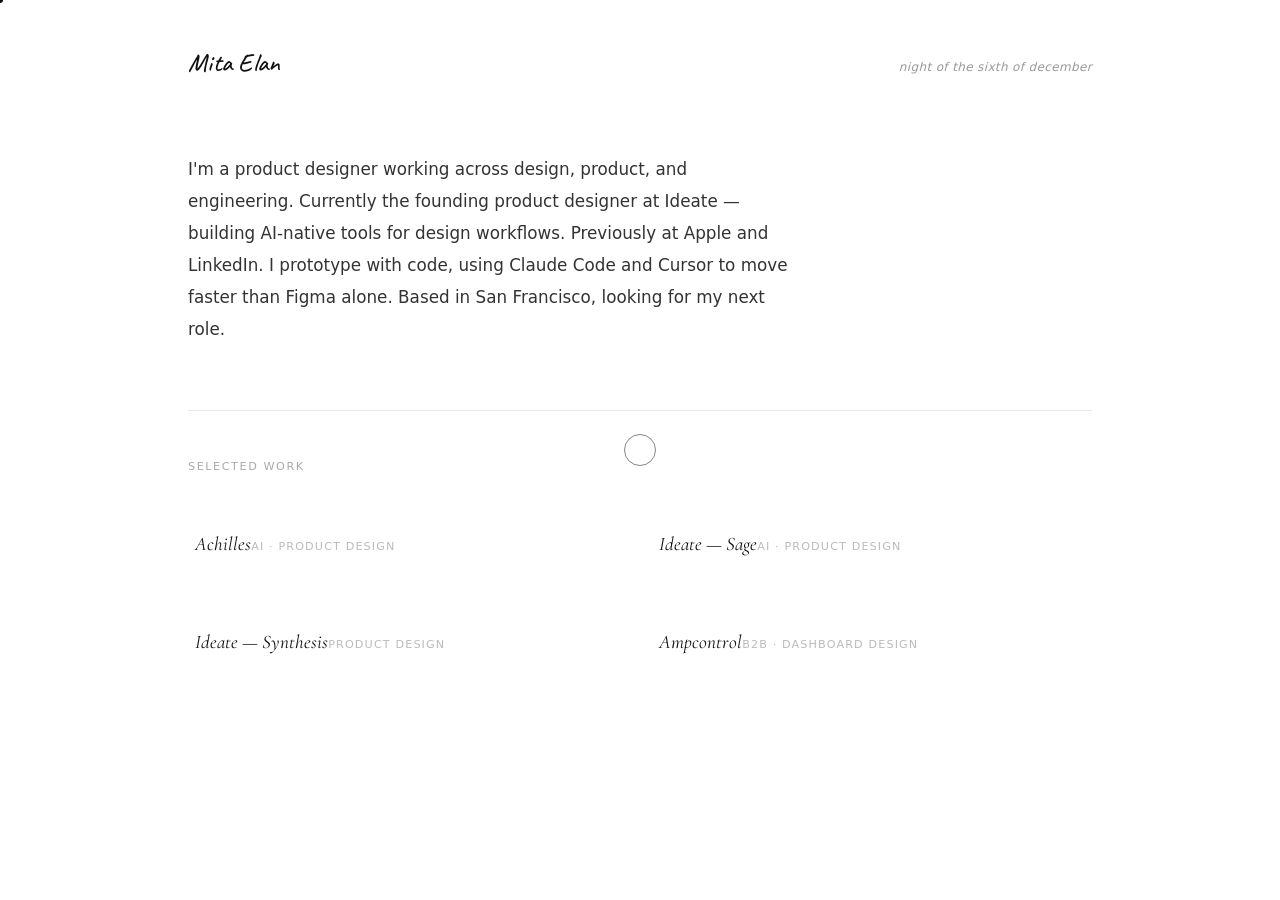
==== index.html @ 1e91c398 "Minimal redesign: editorial homepage with live time, about, and work grid" ====
<!DOCTYPE html>
<html lang="en">
<head>
  <meta charset="UTF-8">
  <meta name="viewport" content="width=device-width, initial-scale=1.0">
  <title>Mita Elan</title>
  <link rel="stylesheet" href="styles.css">
  <link rel="stylesheet" href="minimal.css">
</head>
<body>
  <div class="cursor-dot" id="cursorDot">Explore</div>
  <div class="cursor-ring" id="cursorRing"></div>

  <!-- Hidden stub so postcard JS doesn't throw -->
  <div id="postcard" style="display:none"></div>

  <!-- Minimal homepage -->
  <div class="min-wrap">

    <nav class="min-nav">
      <span class="min-logo">Mita Elan</span>
      <span class="min-time" id="liveTime"></span>
    </nav>

    <section class="min-about">
      <p>I'm a product designer working across design, product, and engineering. Currently the founding product designer at Ideate — building AI-native tools for design workflows. Previously at Apple and LinkedIn. I prototype with code, using Claude Code and Cursor to move faster than Figma alone. Based in San Francisco, looking for my next role.</p>
    </section>

    <hr class="min-rule">

    <section class="min-work">
      <p class="min-work-intro">Selected work</p>
      <div class="min-grid">

        <div class="min-card work-row" data-card="card-4">
          <div class="min-card-img" style="background-image: url('achilles background.png');">
            <img src="aAchilles Hero Image.png" alt="">
          </div>
          <div class="min-card-info">
            <span class="min-card-title">Achilles</span>
            <span class="min-card-tags">AI · Product Design</span>
          </div>
        </div>

        <div class="min-card work-row" data-card="card-3">
          <div class="min-card-img" style="background-image: url('sage background.png');">
            <img src="sage hero image.png" alt="">
          </div>
          <div class="min-card-info">
            <span class="min-card-title">Ideate — Sage</span>
            <span class="min-card-tags">AI · Product Design</span>
          </div>
        </div>

        <div class="min-card work-row" data-card="card-1">
          <div class="min-card-img" style="background-image: url('Synthesis hero image.png'); background-size: cover;">
          </div>
          <div class="min-card-info">
            <span class="min-card-title">Ideate — Synthesis</span>
            <span class="min-card-tags">Product Design</span>
          </div>
        </div>

        <div class="min-card work-row" data-card="card-2">
          <div class="min-card-img" style="background-image: url('Chaotic Gradients - 50.jpg');">
            <img src="ampcontrolheroimage.png" alt="">
          </div>
          <div class="min-card-info">
            <span class="min-card-title">Ampcontrol</span>
            <span class="min-card-tags">B2B · Dashboard Design</span>
          </div>
        </div>

      </div>
    </section>

  </div><!-- /.min-wrap -->

  <!-- Hidden elements required by JS -->
  <div class="env-page" style="display:none">

<p class="env-headline">Greetings from Mita!</p>

    <div class="env-stage">

      <!-- Postcard -->
      <div class="postcard" id="postcard">
        <div class="postcard-flipper">

          <!-- Front face -->
          <div class="postcard-front">
            <div class="postcard-body">

              <!-- Left: photo + address + message -->
              <div class="postcard-left">
                <div class="pc-photo">
                  <div class="pc-photo-inner">
                    <img src="Profile pic.png" alt="Mita" draggable="false">
                  </div>
                </div>
                <p class="pc-message">Thanks for stopping by! I design AI-native products. Based in SF, looking for my next role. Let's talk.</p>
              </div>

              <!-- Vertical divider -->
              <div class="postcard-divider-v"></div>

              <!-- Right: name + stamp + work list -->
              <div class="postcard-right">
                <div class="pc-name-row">
                  <div>
                    <span class="postcard-name">Mita Elan</span>
                    <p class="postcard-intro">Currently designing at Ideate.<br>Previously @ Apple &amp; LinkedIn</p>
                  </div>
                  <div class="stamp-box"></div>
                </div>

                <div class="postcard-divider"></div>
                <span class="work-label">Work</span>

                <div class="work-list">

                  <div class="work-row" data-card="card-3">
                    <img src="sage icon.png" alt="" class="work-icon" draggable="false">
                    <span class="work-name-group"><span class="work-title">Ideate-Sage</span><span class="work-year">2026 – Present</span></span>
                    <span class="work-role">Founding Designer</span>
                  </div>

                  <div class="work-row" data-card="card-1">
                    <img src="Synthesis_Logo.png" alt="" class="work-icon" draggable="false">
                    <span class="work-name-group"><span class="work-title">Ideate-Synthesis</span><span class="work-year">2025 – Present</span></span>
                    <span class="work-role">Founding Designer</span>
                  </div>

                  <div class="work-row" data-card="card-4">
                    <img src="Achilles Icon.png" alt="" class="work-icon" draggable="false">
                    <span class="work-name-group"><span class="work-title">Achilles</span><span class="work-year">2025</span></span>
                    <span class="work-role">Founding Designer</span>
                  </div>

                  <div class="work-row" data-card="card-2">
                    <img src="ampcontrol_io_logo 1.png" alt="" class="work-icon" draggable="false">
                    <span class="work-name-group"><span class="work-title">Ampcontrol</span><span class="work-year">2024</span></span>
                    <span class="work-role">Product Design</span>
                  </div>

                  <div class="work-row" data-card="card-9">
                    <svg width="15" height="15" viewBox="0 0 24 24" class="work-icon work-icon--svg" xmlns="http://www.w3.org/2000/svg"><path d="M20.447 20.452h-3.554v-5.569c0-1.328-.027-3.037-1.852-3.037-1.853 0-2.136 1.445-2.136 2.939v5.667H9.351V9h3.414v1.561h.046c.477-.9 1.637-1.85 3.37-1.85 3.601 0 4.267 2.37 4.267 5.455v6.286zM5.337 7.433a2.062 2.062 0 0 1-2.063-2.065 2.064 2.064 0 1 1 2.063 2.065zm1.782 13.019H3.555V9h3.564v11.452zM22.225 0H1.771C.792 0 0 .774 0 1.729v20.542C0 23.227.792 24 1.771 24h20.451C23.2 24 24 23.227 24 22.271V1.729C24 .774 23.2 0 22.222 0h.003z" fill="#0a66c2"/></svg>
                    <span class="work-name-group"><span class="work-title">LinkedIn</span><span class="work-year">2022</span></span>
                    <span class="work-role">Growth Design</span>
                  </div>

                  <div class="work-row" data-card="card-8">
                    <svg width="13" height="15" viewBox="0 0 814 1000" class="work-icon work-icon--svg" xmlns="http://www.w3.org/2000/svg"><path d="M788.1 340.9c-5.8 4.5-108.2 62.2-108.2 190.5 0 148.4 130.3 200.9 134.2 202.2-.6 3.2-20.7 71.9-68.7 141.9-42.8 61.6-87.5 123.1-155.5 123.1s-85.5-39.5-164-39.5c-76 0-103.7 40.8-165.9 40.8s-105-57.8-155.5-127.4C46 491.3 8.5 357.9 8.5 226.3c0-86.1 16.9-170.2 52.4-242.1C109.5-105.5 195.2-160 289.7-160c74.2 0 133.8 50.8 177.7 50.8 42 0 109.6-53.5 193.5-53.5 34.4 0 130.9 3.2 198.5 98.5zm-234-181.5c35.8-43.8 61.5-104.4 61.5-165s-1.9-12.5-3.2-17.5c-57.8 2-126.5 38.5-168.5 87.3-33.2 37.5-61.5 97.4-61.5 160 0 6.4 1.3 12.8 1.9 14.5 3.2.6 8.4 1.3 13.6 1.3 51.6 0 115.3-35.2 156.2-80.6z" fill="currentColor"/></svg>
                    <span class="work-name-group"><span class="work-title">Apple</span><span class="work-year">2021</span></span>
                    <span class="work-role">UX Research + Design</span>
                  </div>

                </div>
              </div>

            </div>
          </div>

          <!-- Back face -->
          <div class="postcard-back">
            <img src="postcard back.png" alt="Postcard back" draggable="false">
          </div>

        </div>
      </div>

      <!-- Open flap — triangle pointing up, sits above card -->
      <div class="env-flap">
        <svg viewBox="0 0 640 200" preserveAspectRatio="none" xmlns="http://www.w3.org/2000/svg">
          <!-- Flap fill -->
          <path d="M 0,200 L 310,6 Q 320,0 330,6 L 640,200 Z" fill="rgba(245,240,232,0.86)"/>
          <!-- Flap edge lines for depth -->
          <line x1="0" y1="200" x2="310" y2="6" stroke="rgba(140,110,70,0.18)" stroke-width="1"/>
          <line x1="640" y1="200" x2="330" y2="6" stroke="rgba(140,110,70,0.18)" stroke-width="1"/>
        </svg>
      </div>

      <!-- Left gusset -->
      <div class="env-gusset env-gusset--left">
        <svg viewBox="0 0 320 700" preserveAspectRatio="none" xmlns="http://www.w3.org/2000/svg">
          <polygon points="0,0 320,350 0,700" fill="rgba(228,220,210,0.80)"/>
        </svg>
      </div>

      <!-- Right gusset -->
      <div class="env-gusset env-gusset--right">
        <svg viewBox="0 0 320 700" preserveAspectRatio="none" xmlns="http://www.w3.org/2000/svg">
          <polygon points="320,0 0,350 320,700" fill="rgba(228,220,210,0.80)"/>
        </svg>
      </div>

      <!-- Envelope body — rectangle with fold lines, bleeds off screen -->
      <div class="envelope">
        <svg class="env-body-svg" viewBox="0 0 640 600" preserveAspectRatio="none" xmlns="http://www.w3.org/2000/svg">
          <!-- Body fill -->
          <rect width="640" height="600" fill="rgba(245,240,232,0.82)"/>
          <!-- Side folds: from top-opening corners toward center -->
          <line x1="0"   y1="0"   x2="320" y2="300" stroke="rgba(140,110,70,0.13)" stroke-width="1.2"/>
          <line x1="640" y1="0"   x2="320" y2="300" stroke="rgba(140,110,70,0.13)" stroke-width="1.2"/>
          <!-- Bottom V fold: corners meeting above the bottom -->
          <line x1="0"   y1="600" x2="320" y2="420" stroke="rgba(140,110,70,0.13)" stroke-width="1.2"/>
          <line x1="640" y1="600" x2="320" y2="420" stroke="rgba(140,110,70,0.13)" stroke-width="1.2"/>
        </svg>
      </div>

    </div><!-- /.env-stage -->
  </div><!-- /.env-page -->

  <!-- Hobbies overlay -->
  <div class="projects-overlay" id="hobbiesOverlay">
    <button class="projects-close" id="hobbiesClose" aria-label="Close">✕</button>
    <div class="projects-grid">
      <div class="grid-card-wrapper">
        <article class="project-card"><div class="card-image"></div></article>
        <div class="card-meta">
          <h2 class="card-title">Hobbies</h2>
          <p class="card-desc">Things I enjoy outside of work.</p>
          <div class="card-tags"><span class="tag">PERSONAL</span></div>
        </div>
      </div>
      <div class="grid-card-wrapper">
        <article class="project-card"><div class="card-image"></div></article>
        <div class="card-meta">
          <h2 class="card-title">Hobbies</h2>
          <p class="card-desc">Things I enjoy outside of work.</p>
          <div class="card-tags"><span class="tag">CREATIVE</span></div>
        </div>
      </div>
      <div class="grid-card-wrapper">
        <article class="project-card"><div class="card-image"></div></article>
        <div class="card-meta">
          <h2 class="card-title">Hobbies</h2>
          <p class="card-desc">Things I enjoy outside of work.</p>
          <div class="card-tags"><span class="tag">PERSONAL</span></div>
        </div>
      </div>
    </div>
  </div>

  <!-- Projects overlay -->
  <div class="projects-overlay" id="projectsOverlay">
    <button class="projects-close" id="projectsClose" aria-label="Close">✕</button>
    <div class="projects-grid">
      <div class="grid-card-wrapper">
        <article class="project-card"><div class="card-image"></div></article>
        <div class="card-meta">
          <h2 class="card-title">Project One</h2>
          <p class="card-desc">A short description of what this project is about.</p>
          <div class="card-tags"><span class="tag">WEBSITES</span><span class="tag">UI/UX</span></div>
        </div>
      </div>
      <div class="grid-card-wrapper">
        <article class="project-card"><div class="card-image"></div></article>
        <div class="card-meta">
          <h2 class="card-title">AmpControl</h2>
          <p class="card-desc">A short description of what this project is about.</p>
          <div class="card-tags"><span class="tag">DEVELOPMENT</span><span class="tag">UI/UX</span></div>
        </div>
      </div>
      <div class="grid-card-wrapper">
        <article class="project-card"><div class="card-image"></div></article>
        <div class="card-meta">
          <h2 class="card-title">Project Three</h2>
          <p class="card-desc">A short description of what this project is about.</p>
          <div class="card-tags"><span class="tag">BRANDING</span><span class="tag">DESIGN</span></div>
        </div>
      </div>
      <div class="grid-card-wrapper">
        <article class="project-card"><div class="card-image"></div></article>
        <div class="card-meta">
          <h2 class="card-title">Project Four</h2>
          <p class="card-desc">A short description of what this project is about.</p>
          <div class="card-tags"><span class="tag">WEBSITES</span><span class="tag">DEVELOPMENT</span></div>
        </div>
      </div>
    </div>
  </div>

  <!-- Project detail modal -->
  <div class="project-detail-overlay" id="projectDetailOverlay">
    <div class="project-detail-modal">
      <button class="project-detail-expand" id="projectDetailExpand" aria-label="Expand">
        <svg width="12" height="12" viewBox="0 0 12 12" fill="none" stroke="currentColor" stroke-width="1.5" stroke-linecap="round">
          <path d="M1 5V1h4M11 7v4H7M1 5l4-4M11 7l-4 4"/>
        </svg>
      </button>
      <button class="project-detail-close" id="projectDetailClose" aria-label="Close">✕</button>
      <div class="project-detail-image" id="projectDetailImage"></div>
      <div class="project-detail-body">

        <!-- Custom content slot (used for template-based projects like IDEATE) -->
        <div id="projectDetailCustom" style="display:none"></div>

        <!-- Standard content (used for data-driven projects like AmpControl) -->
        <div id="projectDetailStandard">
          <div class="card-tags" id="projectDetailTags"></div>
          <h1 class="project-detail-title" id="projectDetailTitle"></h1>

          <div class="project-detail-section">
            <h2 class="project-detail-section-title">Overview</h2>
            <p class="project-detail-section-text" id="projectDetailOverview"></p>
          </div>

          <div class="project-detail-stats" id="projectDetailStats">
            <div class="project-stat">
              <span class="project-stat-label">Timeline</span>
              <span class="project-stat-value" id="projectDetailTimeline"></span>
            </div>
            <div class="project-stat">
              <span class="project-stat-label">Teammates</span>
              <span class="project-stat-value" id="projectDetailTeammates"></span>
            </div>
            <div class="project-stat">
              <span class="project-stat-label">Contributions</span>
              <span class="project-stat-value" id="projectDetailContributions"></span>
            </div>
          </div>

          <div class="project-detail-impact" id="projectDetailImpact">
            <h2 class="project-detail-section-title">Impact</h2>
            <div class="impact-metrics" id="projectDetailMetrics"></div>
          </div>

          <div class="project-detail-initial-problem" id="projectDetailInitialProblem"></div>
          <div class="project-detail-hmw" id="projectDetailHmw"></div>
          <div class="project-detail-features" id="projectDetailFeatures"></div>
          <div class="project-detail-research" id="projectDetailResearch"></div>
          <div class="project-detail-design-explorations" id="projectDetailDesignExplorations"></div>
          <div class="project-detail-design-constraints" id="projectDetailDesignConstraints"></div>
          <div class="project-detail-reflections" id="projectDetailReflections"></div>
        </div>

      </div>
    </div>
  </div>

  <!-- About me modal -->
  <div class="about-overlay" id="aboutOverlay">
    <div class="about-modal">
      <button class="about-close" id="aboutClose" aria-label="Close">✕</button>
      <div class="about-content">
        <div class="about-avatar">
          <img src="Profile pic.png" alt="Mita Elan"/>
        </div>
        <h2 class="about-name">Mita Elan</h2>
        <p class="about-bio">Hi! I'm Mita — a designer and developer who loves building thoughtful digital experiences. I'm passionate about clean interfaces, creative interactions, and bringing ideas to life on the web.</p>
        <div class="about-links">
          <a href="#">GitHub</a>
          <a href="#">LinkedIn</a>
          <a href="mailto:your@email.com">Email</a>
        </div>
      </div>
    </div>
  </div>

  <!-- ACHILLES case study template -->
  <template id="achilles-content">
    <div class="cs-wrap">

      <!-- Left scroll-spy nav -->
      <nav class="cs-sidenav" aria-label="Page sections">
        <a class="cs-nav-item" data-target="achilles-overview">Overview</a>
        <a class="cs-nav-item" data-target="achilles-impact">Impact</a>
        <a class="cs-nav-item" data-target="achilles-mission">Mission</a>
        <a class="cs-nav-item" data-target="achilles-solutions">Solutions</a>
        <a class="cs-nav-item" data-target="achilles-reflections">Reflections</a>
      </nav>

      <!-- Main content -->
      <div class="cs-content">

        <!-- Overview -->
        <div id="achilles-overview" class="cs-header">
          <img src="Achilles Icon.png" alt="Achilles logo" class="cs-product-logo">
          <div class="cs-header-row">
            <div class="cs-header-left">
              <p class="cs-title">Achilles</p>
              <p class="cs-subtitle" style="color:#000;">Give every runner access to coaching that actually adapts to them — turning biometric data, injury history, and how you feel on any given day into guidance that gets smarter over time.</p>
            </div>
            <div class="cs-header-meta">
              <div class="cs-meta-block">
                <span class="cs-meta-label cs-meta-label--title">Team</span>
                <span class="cs-meta-value">1 Designer (Me)<br>CEO<br>CTO</span>
              </div>
              <div class="cs-meta-block">
                <span class="cs-meta-label cs-meta-label--title">Timeline</span>
                <span class="cs-meta-value">March 2025 – July 2025<br>Freelance</span>
              </div>
            </div>
          </div>
        </div>

        <!-- Impact -->
        <section id="achilles-impact" class="cs-section">
          <span class="cs-label">Impact</span>
          <div class="cs-impact-list">
            <p class="cs-impact-item"><strong>50</strong> runners onboarded across NYC run club beta</p>
            <p class="cs-impact-item"><strong>30%</strong> of beta users returned weekly for insights and recommendations</p>
          </div>
        </section>

        <!-- Section divider -->
        <div class="cs-divider"><span>Background</span></div>

        <!-- Background -->
        <section id="achilles-mission" class="cs-section">
          <span class="cs-label">Background</span>
          <p class="cs-body" style="color:#000;">Half marathon finishers are up 20.9% year-on-year and Gen Z is the fastest-growing demographic. But 57.6% of runners sustain an injury within their first 1,000km — novice runners at 2.3x the rate of experienced ones.</p>
          <p class="cs-body" style="color:#000;">Most are going it alone. They sign up for a race, get a generic PDF, and figure out the rest themselves. Good coaching exists but it's expensive and out of reach for most.</p>
          <p class="cs-body" style="color:#000;">Achilles was built to close that gap.</p>
        </section>


        <!-- The Design Challenge -->
        <section class="cs-section">
          <span class="cs-label">The Design Challenge</span>
          <p class="cs-body" style="color:#000;">A hard question emerged: what does it actually take to make data feel like coaching?</p>
          <div class="cs-compare-table">
            <div class="cs-compare-col cs-compare-col--no">
              <p class="cs-compare-col-header">What we didn't want</p>
              <p class="cs-compare-item">Just a dashboard that showed you numbers</p>
              <p class="cs-compare-item">AI that completely replaces the need for coaches</p>
            </div>
            <div class="cs-compare-col cs-compare-col--yes">
              <p class="cs-compare-col-header">What we wanted</p>
              <p class="cs-compare-item">A coach that interprets your data — and knows when to speak up, when to ask a question, and when to just let you run.</p>
            </div>
          </div>
          <p class="cs-body" style="color:#000;">Designing Achilles meant solving that problem across every touchpoint: how you get started, how your plan is built, how the system learns from your runs, and how it talks to you about what it finds.</p>
        </section>

        <!-- Section divider -->
        <div class="cs-divider"><span>Solutions</span></div>

        <!-- Solutions -->
        <section id="achilles-solutions" class="cs-section">
          <div class="cs-solution">
            <span class="cs-label">From generic plan to personalized program</span>
            <h3 class="cs-solution-title">Getting Started</h3>
            <p class="cs-body" style="color:#000;">Most runners start with a generic PDF — mileage targets with no context for how to execute them. Achilles transforms that plan into a structured week-by-week program with real workouts and personalized pace targets. Not just '6 miles tempo run' — but exactly how to run it, and at what pace, to hit their goal.</p>
            <div class="cs-img-placeholder"></div>
          </div>

          <div class="cs-solution">
            <span class="cs-label">Knowing what to say — and when not to</span>
            <h3 class="cs-solution-title">The Insight System</h3>
            <p class="cs-body" style="color:#000;">An insight isn't a data point — it's the connection between two things a runner couldn't make themselves. Slower pace + 88°F outside = not a fitness drop. Heart rate spike + three hard days = accumulated fatigue. When the system has enough signal, it surfaces the insight. When it doesn't, it asks. The coach never guesses.</p>
            <div class="cs-img-placeholder"></div>
          </div>

          <div class="cs-solution">
            <span class="cs-label">Proactive care, not reactive damage control</span>
            <h3 class="cs-solution-title">Injury and Plan Adjustment</h3>
            <p class="cs-body" style="color:#000;">Injury is the moment a runner most needs support — and when a system can lose their trust fastest if it gets it wrong. Achilles draws on effort ratings, wearable data, and training load to catch warning signs early. And it remembers — if a runner had a prior injury and mileage spikes, it checks in. Not as a notification, but as a conversation.</p>
            <div class="cs-img-placeholder"></div>
            <p class="cs-body" style="color:#000; margin-top: 2rem;">When an injury is flagged, Achilles presents options — a few ways to adjust, with a clear recommendation. The runner chooses, the plan updates automatically. The system errs toward caution, but never takes the decision away from the runner.</p>
            <div class="cs-img-placeholder"></div>
          </div>
        </section>

        <!-- Section divider -->
        <div class="cs-divider"><span>Reflections</span></div>

        <!-- Reflections -->
        <section id="achilles-reflections" class="cs-section">
          <span class="cs-label">Reflections</span>
          <div class="cs-reflections">
            <div class="cs-reflection">
              <h3 class="cs-reflection-title">Data is only useful when it's interpreted.</h3>
              <p class="cs-body" style="color:#000;">The design work wasn't adding more numbers — it was figuring out which signal mattered right now, for this person, and saying it in a way that felt like a coach, not a report.</p>
            </div>
            <div class="cs-reflection">
              <h3 class="cs-reflection-title">The system needs to know its limits.</h3>
              <p class="cs-body" style="color:#000;">An AI that guesses is worse than one that asks. Every time Achilles didn't have enough context, we designed it to open a conversation instead of fill in the blank. That restraint is what makes the difference between a tool runners trust and one they ignore.</p>
            </div>
            <div class="cs-reflection">
              <h3 class="cs-reflection-title">Where I'd take it next.</h3>
              <p class="cs-body" style="color:#000;">Some injuries — the ones runners downplay — need a human in the loop. The next step is connecting runners with real coaches when the system flags something serious enough to warrant it. Not replacing the AI layer, but knowing when to escalate beyond it.</p>
            </div>
          </div>
        </section>

        <!-- Closing -->
        <section class="cs-section cs-closing">
          <p class="cs-body">This is just a snapshot of the entire design process.<br>Reach out to <span style="font-weight: 500;">mitaelan07@gmail.com</span> for the full story!</p>
        </section>

        <!-- Next -->
        <section class="cs-section cs-next">
          <span class="cs-label">Next</span>
          <div class="cs-next-card" data-next-card="card-2" style="background-image: url('Chaotic Gradients - 50.jpg'); background-size: cover; background-position: center;">
            <div class="cs-next-overlay">
              <h3 class="cs-next-title">Ampcontrol</h3>
              <p class="cs-next-desc">Designing operational visibility tools for EV charging management.</p>
            </div>
            <img src="ampcontrolheroimage.png" alt="" style="position:absolute; top:42%; left:50%; transform:translate(-50%, -50%); width:65%; object-fit:contain; pointer-events:none; z-index:1; border-radius:8px;">
          </div>
        </section>

      </div><!-- /.cs-content -->
    </div><!-- /.cs-wrap -->
  </template>

  <!-- AMPCONTROL case study template -->
  <template id="ampcontrol-content">
    <div class="cs-wrap">

      <!-- Left scroll-spy nav -->
      <nav class="cs-sidenav" aria-label="Page sections">
        <a class="cs-nav-item" data-target="amp-overview">Overview</a>
        <a class="cs-nav-item" data-target="amp-impact">Impact</a>
        <a class="cs-nav-item" data-target="amp-background">Background</a>
        <a class="cs-nav-item" data-target="amp-solutions">Solutions</a>
        <a class="cs-nav-item" data-target="amp-reflections">Reflections</a>
      </nav>

      <!-- Main content -->
      <div class="cs-content">

        <!-- Overview -->
        <div id="amp-overview" class="cs-header">
          <img src="ampcontrol_io_logo 1.png" alt="Ampcontrol logo" class="cs-product-logo">
          <div class="cs-header-row">
            <div class="cs-header-left">
              <p class="cs-title">Ampcontrol</p>
              <p class="cs-subtitle" style="color:#000;">Redesigning the landing page to serve as the single source of truth for ground operators — enabling real-time visibility across entire EV charging networks.</p>
            </div>
            <div class="cs-header-meta">
              <div class="cs-meta-block">
                <span class="cs-meta-label cs-meta-label--title">Team</span>
                <span class="cs-meta-value">1 Designer (Me)<br>TPM<br>Engineering</span>
              </div>
              <div class="cs-meta-block">
                <span class="cs-meta-label cs-meta-label--title">Timeline</span>
                <span class="cs-meta-value">5 weeks</span>
              </div>
            </div>
          </div>
        </div>

        <!-- Impact -->
        <section id="amp-impact" class="cs-section">
          <span class="cs-label">Impact</span>
          <div class="cs-impact-list">
            <p class="cs-impact-item"><strong>—</strong> Placeholder impact stat</p>
            <p class="cs-impact-item"><strong>—</strong> Placeholder impact stat</p>
            <p class="cs-impact-item"><strong>—</strong> Placeholder impact stat</p>
          </div>
        </section>

        <!-- Section divider -->
        <div class="cs-divider"><span>Background</span></div>

        <!-- Background -->
        <section id="amp-background" class="cs-section">
          <span class="cs-label">Background</span>
          <p class="cs-body" style="color:#000;">Placeholder — add background context here.</p>
        </section>

        <!-- Design Challenge -->
        <section class="cs-section">
          <span class="cs-label">The Design Challenge</span>
          <p class="cs-body" style="color:#000;">Placeholder — describe the design challenge here.</p>
          <div class="cs-compare-table">
            <div class="cs-compare-col cs-compare-col--no">
              <p class="cs-compare-col-header">What we didn't want</p>
              <p class="cs-compare-item">Placeholder item</p>
              <p class="cs-compare-item">Placeholder item</p>
            </div>
            <div class="cs-compare-col cs-compare-col--yes">
              <p class="cs-compare-col-header">What we wanted</p>
              <p class="cs-compare-item">Placeholder item</p>
            </div>
          </div>
        </section>

        <!-- Section divider -->
        <div class="cs-divider"><span>Solutions</span></div>

        <!-- Solutions -->
        <section id="amp-solutions" class="cs-section">
          <div class="cs-solution">
            <span class="cs-label">Placeholder label</span>
            <h3 class="cs-solution-title">Solution One</h3>
            <p class="cs-body" style="color:#000;">Placeholder — describe this solution here.</p>
            <div class="cs-img-placeholder"></div>
          </div>

          <div class="cs-solution">
            <span class="cs-label">Placeholder label</span>
            <h3 class="cs-solution-title">Solution Two</h3>
            <p class="cs-body" style="color:#000;">Placeholder — describe this solution here.</p>
            <div class="cs-img-placeholder"></div>
          </div>

          <div class="cs-solution">
            <span class="cs-label">Placeholder label</span>
            <h3 class="cs-solution-title">Solution Three</h3>
            <p class="cs-body" style="color:#000;">Placeholder — describe this solution here.</p>
            <div class="cs-img-placeholder"></div>
          </div>
        </section>

        <!-- Section divider -->
        <div class="cs-divider"><span>Reflections</span></div>

        <!-- Reflections -->
        <section id="amp-reflections" class="cs-section">
          <span class="cs-label">Reflections</span>
          <div class="cs-reflections">
            <div class="cs-reflection">
              <h3 class="cs-reflection-title">Placeholder reflection title.</h3>
              <p class="cs-body" style="color:#000;">Placeholder — add reflection here.</p>
            </div>
            <div class="cs-reflection">
              <h3 class="cs-reflection-title">Placeholder reflection title.</h3>
              <p class="cs-body" style="color:#000;">Placeholder — add reflection here.</p>
            </div>
            <div class="cs-reflection">
              <h3 class="cs-reflection-title">Placeholder reflection title.</h3>
              <p class="cs-body" style="color:#000;">Placeholder — add reflection here.</p>
            </div>
          </div>
        </section>

        <!-- Closing -->
        <section class="cs-section cs-closing">
          <p class="cs-body">This is just a snapshot of the entire design process.<br>Reach out to <span style="font-weight: 500;">mitaelan07@gmail.com</span> for the full story!</p>
        </section>

        <!-- Next -->
        <section class="cs-section cs-next">
          <span class="cs-label">Next</span>
          <div class="cs-next-card" data-next-card="card-3" style="background-image: url('sage background.png'); background-size: cover; background-position: center;">
            <div class="cs-next-overlay">
              <h3 class="cs-next-title">Ideate — Sage</h3>
              <p class="cs-next-desc">Designing an AI assistant that lives inside the design workflow — not outside it.</p>
            </div>
          </div>
        </section>

      </div><!-- /.cs-content -->
    </div><!-- /.cs-wrap -->
  </template>

  <!-- SAGE case study template -->
  <template id="sage-content">
    <div class="cs-wrap">

      <!-- Left scroll-spy nav -->
      <nav class="cs-sidenav" aria-label="Page sections">
        <a class="cs-nav-item" data-target="sage-overview">Overview</a>
        <a class="cs-nav-item" data-target="sage-impact">Impact</a>
        <a class="cs-nav-item" data-target="sage-mission">Mission</a>
        <a class="cs-nav-item" data-target="sage-solutions">Solutions</a>
        <a class="cs-nav-item" data-target="sage-reflections">Reflections</a>
      </nav>

      <!-- Main content -->
      <div class="cs-content">

        <!-- Overview -->
        <div id="sage-overview" class="cs-header">
          <img src="sage icon.png" alt="Sage logo" class="cs-product-logo">
          <div class="cs-header-row">
            <div class="cs-header-left">
              <p class="cs-title">Ideate - Sage</p>
              <p class="cs-subtitle" style="color:#000;">Designing an agentic layer that eliminates ambiguity, surfaces client context, and optimizes the creative process from first brief to final handoff.</p>
              <p class="cs-subtitle">Currently in active development — core features are live with pilot teams, with additional capabilities shipping soon.</p>
            </div>
            <div class="cs-header-meta">
              <div class="cs-meta-block">
                <span class="cs-meta-label cs-meta-label--title">Team</span>
                <span class="cs-meta-value">1 Designer (Me)<br>CEO<br>CTO</span>
              </div>
              <div class="cs-meta-block">
                <span class="cs-meta-value">2026 – Present</span>
              </div>
            </div>
          </div>
        </div>

        <!-- Impact -->
        <section id="sage-impact" class="cs-section">
          <span class="cs-label">Impact</span>
          <div class="cs-impact-list">
            <p class="cs-impact-item">+70% of Sage generated insights rated actionable by designers</p>
            <p class="cs-impact-item">60% pilot activation rate, 3 weeks post-onboarding</p>
          </div>
        </section>

        <!-- Section divider -->
        <div class="cs-divider"><span>Background</span></div>

        <!-- Research stat -->
        <section class="cs-section cs-section--tight">
          <p class="cs-insight-title" style="line-height: 1.5;">Designers spend roughly 34% of total project time on client communication. The biggest time sink? Decoding vague client feedback.</p>
        </section>

        <!-- Background body copy -->
        <section class="cs-section">
          <p class="cs-body">Designers spend too much time decoding what clients actually mean. Vague feedback, misaligned briefs, wasted revisions — it's constant friction. Research pointed to one clear fix: a feedback translator. So that's where we started.</p>
          <p class="cs-body">But the more we built, the more a different problem surfaced.</p>
        </section>

        <!-- First version -->
        <section class="cs-section">
          <h3 class="cs-solution-title">First version</h3>
          <div class="cs-img-placeholder" style="background: #f8f8f8; border: none; display: flex; align-items: center; justify-content: center; aspect-ratio: unset; padding: calc(2rem - 6px);">
            <img src="sage first version.png" alt="Sage first version" style="width: 100%; border-radius: 8px; display: block;">
          </div>
          <h3 class="cs-solution-title" style="margin-top: 2rem;">The Problem We Didn't See Coming</h3>
          <p class="cs-body">The feedback translator worked. But nobody wanted to use it the way we'd built it.</p>
          <p class="cs-body"><span style="font-weight: 500; color: #000;">It lived on its own screen — isolated from everything else.</span> If you got a confusing client comment mid-review, you had to stop, navigate to Sage, get a response, then find your way back. The round-trip killed the value. We'd built the right thing in the wrong place.</p>
        </section>

        <!-- How Sage Evolved -->
        <section class="cs-section" style="margin-top: 6rem;">
          <h3 class="cs-solution-title">How Sage Evolved</h3>
          <p class="cs-body">Once we made Sage persistent across the product suite — accessible over any tool, always there without interrupting — the question changed. It was no longer "how do we get designers to use this?" It became "what else can we do for them while we're already here?"</p>
          <p class="cs-body">That shift <span style="font-weight: 500; color: #000;">pushed us from building a translator to building an assistant.</span> And the more we leaned into that, the more we realized the highest-value version of Sage <span style="font-weight: 500; color: #000;">wasn't one that waited to be asked — it was one that intervened at the right moment</span>, before the designer even had to think about it.</p>
        </section>

        <!-- Mission -->
        <section id="sage-mission" class="cs-section">
          <span class="cs-label">So the mission became</span>
          <p class="cs-statement">Remove every layer of friction between a designer and clarity.</p>
        </section>

        <!-- Section divider -->
        <div class="cs-divider"><span>Solutions</span></div>

        <!-- Solutions -->
        <section id="sage-solutions" class="cs-section">
          <div class="cs-solution">
            <span class="cs-label">Where it started.</span>
            <h3 class="cs-solution-title">Feedback Translation</h3>
            <p class="cs-body">Sage reads your client feedback and turns it into actionable insights and next steps — not a rewrite, an interpretation of what the client actually means. This is still the entry point for most designers. The feature that earns trust before the others can do their job.</p>
            <div class="cs-video-wrap">
              <video src="Sage-Feedback Translator.mov" autoplay muted loop playsinline></video>
            </div>
          </div>

          <div class="cs-solution">
            <span class="cs-label">What made it smarter over time.</span>
            <h3 class="cs-solution-title">Client Memory</h3>
            <p class="cs-body">The original plan was passive — let Sage learn through chat history. But chatbot memory has real constraints, so I designed around it instead. Designers create a client profile at the start of each project and Sage anchors every conversation to it. Each session opens with: who are you working with today? Turns out explicit context a designer builds intentionally is more reliable than anything a system tries to infer.</p>
            <div class="cs-video-wrap cs-video-wrap--sm">
              <video src="Sage - Client Memory.mov" autoplay muted loop playsinline></video>
            </div>
          </div>

          <div class="cs-solution">
            <span class="cs-label">Proactive by design.</span>
            <h3 class="cs-solution-title">Writing Assistance</h3>
            <p class="cs-body">This is where Sage stopped being reactive. When a designer is writing a comment or drafting a brief, Sage is already reviewing it — surfacing suggestions in real time, before anything gets sent. The design challenge was restraint. Proactive AI that's too eager becomes noise, so we had to be deliberate about when it speaks up and how it shows up without making the designer feel second-guessed.</p>
            <div class="cs-video-wrap">
              <video src="Sage - Writing Assistance.mov" autoplay muted loop playsinline></video>
            </div>
            <div class="cs-video-wrap">
              <video src="Sage - Proactive Assistance.mp4" autoplay muted loop playsinline></video>
            </div>
          </div>

          <div class="cs-solution">
            <span class="cs-label">The layer that ties it together.</span>
            <h3 class="cs-solution-title">Sage Chat</h3>
            <p class="cs-body">Persistent, context-aware, always accessible. Sage is now a presence across the entire suite — not a screen you navigate to. The chat isn't the product. It's the interface through which everything else is accessible — usable on top of any tool, without ever breaking flow.</p>
            <div class="cs-video-wrap">
              <video src="Sage Chat.mov" autoplay muted loop playsinline></video>
            </div>
          </div>
        </section>

        <!-- Section divider -->
        <div class="cs-divider"><span>Reflections</span></div>

        <!-- Reflections -->
        <section id="sage-reflections" class="cs-section">
          <span class="cs-label">Reflections</span>
          <div class="cs-reflections">
            <div class="cs-reflection">
              <h3 class="cs-reflection-title">The default AI pattern is a chatbot. That's not always wrong — but it's rarely enough.</h3>
              <p class="cs-body">When we started, a standalone chat felt like the natural shape for an AI feature. It's easy to scope, easy to ship, and it's what users expect. But easy to ship and actually useful aren't the same thing. The chatbot screen taught me that the most important design decision for an AI feature isn't what it does — it's where it lives and when it shows up.</p>
            </div>
            <div class="cs-reflection">
              <h3 class="cs-reflection-title">Constraints forced better decisions.</h3>
              <p class="cs-body">The client memory limitation was frustrating at first. We wanted passive learning; we got structured onboarding instead. But the forced explicitness turned out to produce something more reliable and more trustworthy. The designer built the context intentionally, so they trust it. That's worth more than a system that inferred something and might have gotten it wrong. I've started thinking about technical constraints less as blockers and more as redirects — they push you toward solutions you wouldn't have considered otherwise.</p>
            </div>
          </div>
        </section>

        <!-- Closing -->
        <section class="cs-section cs-closing">
          <p class="cs-body">This is just a snapshot of the entire design process.<br>Reach out to <span style="font-weight: 500;">mitaelan07@gmail.com</span> for the full story!</p>
        </section>

        <!-- Next -->
        <section class="cs-section cs-next">
          <span class="cs-label">Next</span>
          <div class="cs-next-card" data-next-card="card-1" style="background-image: url('Synthesis hero image.png'); background-size: cover; background-position: center;">
            <div class="cs-next-overlay">
              <h3 class="cs-next-title">Ideate - Synthesis</h3>
              <p class="cs-next-desc">Turning a passive moodboarding / inspiration gathering tool into a collaborative, decision-making workflow for designers.</p>
            </div>
          </div>
        </section>

      </div><!-- /.cs-content -->
    </div><!-- /.cs-wrap -->
  </template>

  <!-- IDEATE case study template -->
  <template id="ideate-content">
    <div class="cs-wrap">

      <!-- Left scroll-spy nav -->
      <nav class="cs-sidenav" aria-label="Page sections">
        <a class="cs-nav-item" data-target="cs-overview">Overview</a>
        <a class="cs-nav-item" data-target="cs-impact">Impact</a>
        <a class="cs-nav-item" data-target="cs-mission">Mission</a>
        <a class="cs-nav-item" data-target="cs-research">Research</a>
        <a class="cs-nav-item" data-target="cs-activation">Activation</a>
        <a class="cs-nav-item" data-target="cs-collaboration">Collaboration</a>
        <a class="cs-nav-item" data-target="cs-reflections">Reflections</a>
      </nav>

      <!-- Main content -->
      <div class="cs-content">

        <!-- Overview -->
        <div id="cs-overview" class="cs-header">
          <img src="Synthesis_Logo.png" alt="Synthesis logo" class="cs-product-logo">
          <div class="cs-header-row">
            <div class="cs-header-left">
              <p class="cs-title">Ideate - Synthesis</p>
              <p class="cs-subtitle">Ideate is building a suite of tools for design agencies to streamline creative workflows and manage operations end-to-end, from early concepting to execution.</p>
              <p class="cs-role-desc">I led the redesign of Synthesis as the founding designer — turning a passive moodboarding / inspiration gathering tool into a collaborative, decision-making workflow for designers.</p>
            </div>
            <div class="cs-header-meta">
              <div class="cs-meta-block">
                <span class="cs-meta-label cs-meta-label--title">Team</span>
                <span class="cs-meta-value">1 Designer (Me)<br>CEO<br>CTO<br>1 Design Intern</span>
              </div>
              <div class="cs-meta-block">
                <span class="cs-meta-value">2025 – Present</span>
              </div>
            </div>
          </div>
        </div>

        <!-- Impact -->
        <section id="cs-impact" class="cs-section">
          <span class="cs-label">Impact</span>
          <div class="cs-impact-list">
            <p class="cs-impact-item"><strong>+40%</strong> First Board Creation</p>
            <p class="cs-impact-item"><strong>+30%</strong> Weekly Returning Users</p>
            <p class="cs-impact-item"><strong>4</strong> pilot agencies signed so far</p>
          </div>
        </section>

        <!-- Section divider -->
        <div class="cs-divider"><span>Background</span></div>

        <!-- Mission -->
        <section id="cs-mission" class="cs-section">
          <span class="cs-label">The Mission</span>
          <p class="cs-statement">Improve activation and retention — give designers enough structure and value to move from first session to habit. Users were dropping off early and teams weren't returning to collaborate or iterate.</p>
          <p class="cs-body">When I joined, the team had just shipped an MVP — of the initial signups, only 32% created a board, and most dropped off before uploading content or returning to collaborate.</p>
        </section>

        <!-- Research Insights -->
        <section id="cs-research" class="cs-section">
          <div class="cs-two-col">
            <div>
              <span class="cs-label">Research Insight 1</span>
              <h3 class="cs-insight-title">Friction to getting started</h3>
              <p class="cs-body">Between blank canvas paralysis and no built-in content discovery within Ideate, designers were defaulting to Pinterest before ever getting started.</p>
            </div>
            <div>
              <span class="cs-label">Research Insight 2</span>
              <h3 class="cs-insight-title">Alignment happening outside</h3>
              <p class="cs-body">Teams relied on meetings and external docs to make decisions, even after the moodboard was built.</p>
            </div>
          </div>
        </section>

        <!-- Section divider -->
        <div class="cs-divider"><span>Solutions</span></div>

        <!-- Improving Activation -->
        <section id="cs-activation" class="cs-section">
          <h2 class="cs-chapter">Improving Activation</h2>
          <p class="cs-chapter-sub">To address early drop-off, the work focused on two things: reducing the friction to getting started and helping users understand the value of the platform before they gave up on it.</p>

          <div class="cs-solution">
            <span class="cs-label">Solution 1</span>
            <h3 class="cs-solution-title">Browser Extension</h3>
            <p class="cs-body">The first step was making it easier to pull content from the web without the download-and-reupload loop. A browser extension let designers grab content directly from any site, which increased uploads but also made it clear that native content within the platform was the real need.</p>
            <div class="cs-video-wrap">
              <video src="Synthesis - Plugin.mov" autoplay muted loop playsinline></video>
            </div>
          </div>

          <div class="cs-solution">
            <span class="cs-label">Solution 2</span>
            <h3 class="cs-solution-title">Public Feed</h3>
            <p class="cs-body">To bring content fully into the platform, a curated public feed let users discover and save inspiration without leaving Ideate. Quality was a deliberate choice — content was sourced from trusted design publications, museum archives, and public libraries, giving it a clear edge over Pinterest's repetitive algorithm.</p>
            <div class="cs-video-wrap">
              <video src="Synthesis - Public Feed.mov" autoplay muted loop playsinline></video>
            </div>
          </div>

          <div class="cs-solution">
            <span class="cs-label">Solution 3</span>
            <h3 class="cs-solution-title">Onboarding</h3>
            <p class="cs-body">I wanted an onboarding experience that eliminated blank canvas paralysis and helped designers discover Ideate's full range of offerings before they dropped off. Swipe through to see my iterations below.</p>
            <div class="cs-carousel">
              <div class="cs-carousel-track">
                <img class="cs-carousel-slide" src="Onboarding-pt1.png" alt="Onboarding iteration 1">
                <img class="cs-carousel-slide" src="onboarding-pt2.png" alt="Onboarding iteration 2">
              </div>
              <div class="cs-carousel-controls">
                <div class="cs-carousel-dots">
                  <span class="cs-carousel-dot is-active"></span>
                  <span class="cs-carousel-dot"></span>
                </div>
              </div>
            </div>
            <div class="cs-video-wrap">
              <video src="Synthesis - Onboarding.mov" autoplay muted loop playsinline></video>
            </div>
          </div>

          <div class="cs-design-decision">
            <span class="cs-decision-label">Design decision: </span>The first two iterations pulled in opposite directions — one created friction, the other took away control. V3 combined the best of both: content scraping to remove the blank canvas problem, paired with action-triggered tooltips that guided without prescribing.
          </div>
        </section>

        <!-- Improving Collaboration -->
        <section id="cs-collaboration" class="cs-section">
          <h2 class="cs-chapter">Improving Collaboration</h2>
          <p class="cs-chapter-sub">Since feedback was scattered and decisions were happening outside the tool, I wanted to bring alignment directly onto the board — giving teams the tools to give feedback, track decisions, and move forward without ever leaving Ideate.</p>

          <div class="cs-solution">
            <span class="cs-label">Solution 1</span>
            <h3 class="cs-solution-title">Freeform Canvas</h3>
            <p class="cs-body">Inspired by Figma's canvas, this mode brought real-time collaboration directly onto the board — letting teams see where collaborators were focusing, whether working live in a meeting or asynchronously. It built on Ideate's existing commenting feature, giving teams a familiar and fluid way to work together.</p>
            <div class="cs-video-wrap">
              <img src="synthesis-freeform canvas.png" alt="Freeform Canvas" style="width:85%;max-height:572px;border-radius:8px;display:block;object-fit:contain;margin:0 auto;">
            </div>
          </div>

          <div class="cs-solution">
            <span class="cs-label">Solution 2</span>
            <h3 class="cs-solution-title">Commenting and Activity Feed</h3>
            <p class="cs-body">A centralized feed that surfaced incoming comments and feedback in one place, helping teams spot trends, stay aligned, and respond without digging through the board.</p>
            <div class="cs-video-wrap">
              <video src="Synthesis - Commenting.mov" autoplay muted loop playsinline></video>
            </div>
          </div>

          <div class="cs-solution">
            <span class="cs-label">Solution 3</span>
            <h3 class="cs-solution-title">Likes and Approval Sorting</h3>
            <p class="cs-body">Liking content translated directly to approval — a core part of how design teams align. Teams could see who was approving what and sort content by most liked, making it easy to identify what to move forward with.</p>
            <div class="cs-video-wrap">
              <video src="Synthesis - Liking & Sorting.mov" autoplay muted loop playsinline></video>
            </div>
          </div>

          <div class="cs-solution">
            <span class="cs-label">Solution 4</span>
            <h3 class="cs-solution-title">Pinning Content</h3>
            <p class="cs-body">A dedicated top-of-board area where teams could surface priority items and create a shared focal point for what mattered most.</p>
            <div class="cs-video-wrap">
              <video src="Synthesis - Pinning.mov" autoplay muted loop playsinline></video>
            </div>
          </div>

          <div class="cs-solution">
            <span class="cs-label">Solution 5</span>
            <h3 class="cs-solution-title">Presentation Mode</h3>
            <p class="cs-body">A clean, distraction-free view that let teams walk clients through the board in a focused, presentation-ready format.</p>
            <div class="cs-video-wrap">
              <video src="Synthesis - Presentation Mode.mov" autoplay muted loop playsinline></video>
            </div>
          </div>
        </section>

        <!-- Section divider -->
        <div class="cs-divider"><span>Reflections</span></div>

        <!-- Reflections -->
        <section id="cs-reflections" class="cs-section">
          <span class="cs-label">Reflections</span>
          <div class="cs-reflections">
            <div class="cs-reflection">
              <h3 class="cs-reflection-title">Navigating ambiguity without a PM</h3>
              <p class="cs-body">Without a roadmap or dedicated PM, I stepped into that role — scoping features, driving prioritization, and aligning the founding team around product decisions amid a lot of competing viewpoints.</p>
            </div>
            <div class="cs-reflection">
              <h3 class="cs-reflection-title">Using AI to move faster</h3>
              <p class="cs-body">This project pushed me to lean into AI tools to fill gaps and accelerate the process — from drafting wireframes to rapid concept testing — fundamentally changing how I approach early-stage design work.</p>
            </div>
            <div class="cs-reflection">
              <h3 class="cs-reflection-title">Growing as a lead</h3>
              <p class="cs-body">Mentoring a marketing intern transitioning into product design helped me develop as a leader — delegating work, collaborating cross-functionally, and co-leading a redesign of our design system documentation.</p>
            </div>
          </div>
        </section>

        <!-- Closing -->
        <section class="cs-section cs-closing">
          <p class="cs-body">This is just a snapshot of the entire design process.<br>Reach out to <span style="font-weight: 500;">mitaelan07@gmail.com</span> for the full story!</p>
        </section>

        <!-- Next -->
        <section class="cs-section cs-next">
          <span class="cs-label">Next</span>
          <div class="cs-next-card" data-next-card="card-4" style="background-image: url('achilles background.png'); background-size: cover; background-position: center;">
            <img src="aAchilles Hero Image.png" alt="Achilles" style="position:absolute;top:50%;left:50%;transform:translate(-50%,-50%);width:60%;height:auto;object-fit:contain;">
            <div class="cs-next-overlay">
              <h3 class="cs-next-title">Achilles</h3>
              <p class="cs-next-desc">Placeholder — add a teaser for Achilles.</p>
            </div>
          </div>
        </section>

      </div><!-- /.cs-content -->
    </div><!-- /.cs-wrap -->
  </template>

  <!-- Video lightbox -->
  <div class="cs-video-lightbox" id="csVideoLightbox">
    <button class="cs-video-lightbox-close" id="csVideoLightboxClose" aria-label="Close">✕</button>
    <div class="cs-video-lightbox-block">
      <video id="csVideoLightboxVideo" autoplay muted loop playsinline></video>
    </div>
  </div>

  <script src="script.js"></script>
  <script>
    (function () {
      const ordinals = ['first','second','third','fourth','fifth','sixth','seventh','eighth',
        'ninth','tenth','eleventh','twelfth','thirteenth','fourteenth','fifteenth','sixteenth',
        'seventeenth','eighteenth','nineteenth','twentieth','twenty-first','twenty-second',
        'twenty-third','twenty-fourth','twenty-fifth','twenty-sixth','twenty-seventh',
        'twenty-eighth','twenty-ninth','thirtieth','thirty-first'];
      const months = ['january','february','march','april','may','june','july','august',
        'september','october','november','december'];
      function timeOfDay(h) {
        if (h < 5)  return 'night';
        if (h < 12) return 'morning';
        if (h < 17) return 'afternoon';
        if (h < 20) return 'evening';
        return 'night';
      }
      function update() {
        const now = new Date();
        const el = document.getElementById('liveTime');
        if (el) el.textContent =
          timeOfDay(now.getHours()) + ' of the ' +
          ordinals[now.getDate() - 1] + ' of ' +
          months[now.getMonth()];
      }
      update();
      setInterval(update, 60000);
    })();
  </script>
</body>
</html>
---- styles.css ----
@font-face {
  font-family: 'PP Editorial New';
  src: url('PPEditorialNew-Italic-BF644b214fb0c0a.otf') format('opentype');
  font-weight: normal;
  font-style: italic;
}

@font-face {
  font-family: 'TT Commons';
  src: url('TT Commons Regular.otf') format('opentype');
  font-weight: 400;
  font-style: normal;
}

@font-face {
  font-family: 'TT Commons';
  src: url('TT Commons Italic.otf') format('opentype');
  font-weight: 400;
  font-style: italic;
}

@font-face {
  font-family: 'TT Commons';
  src: url('TT Commons Light.otf') format('opentype');
  font-weight: 300;
  font-style: normal;
}

@font-face {
  font-family: 'TT Commons';
  src: url('TT Commons Medium.otf') format('opentype');
  font-weight: 500;
  font-style: normal;
}

@font-face {
  font-family: 'TT Commons';
  src: url('TT Commons Medium Italic.otf') format('opentype');
  font-weight: 500;
  font-style: italic;
}

@font-face {
  font-family: 'TT Commons';
  src: url('TT Commons DemiBold.otf') format('opentype');
  font-weight: 600;
  font-style: normal;
}

@font-face {
  font-family: 'TT Commons';
  src: url('TT Commons Bold.otf') format('opentype');
  font-weight: 700;
  font-style: normal;
}

h1, h2, h3, h4, h5, h6 {
  font-weight: 600;
}

/* Reset */
*, *::before, *::after {
  margin: 0;
  padding: 0;
  box-sizing: border-box;
}

:root {
  --bg: #ffffff;
  --text: #0f0f0f;
  --text-muted: #a2a2a2;
  --text-secondary: #636363;
  --border: rgba(0, 0, 0, 0.1);
  --surface: #ebebeb;

  --transition: 0.2s cubic-bezier(0.63, -0.02, 0.2, 1);
  --transition-long: 0.35s cubic-bezier(0.63, -0.02, 0.2, 1);

  --pwx: 1.25rem;
  --header-height: 3rem;
  --footer-height: 2.5rem;
}

body.is-dark {
  --bg: #191919;
  --text: #ffffff;
  --text-muted: #c0c0c0;
  --text-secondary: #d0d0d0;
  --border: rgba(255, 255, 255, 0.08);
  --surface: #2a2a2a;
}

html, body {
  height: 100%;
  overflow: hidden;
  cursor: none;
}

*, a, button, .card-wrapper { cursor: none !important; }

/* ── Custom cursor ───────────────────────────────────── */
.cursor-ring {
  width: 32px;
  height: 32px;
  border: 1.5px solid var(--text);
  opacity: 0.5;
  transition: width 0.2s ease, height 0.2s ease, opacity 0.2s ease, border-color var(--transition-long);
}

body.cursor-hover .cursor-ring {
  opacity: 0;
}

.cursor-dot,
.cursor-ring {
  position: fixed;
  top: 0;
  left: 0;
  border-radius: 50%;
  pointer-events: none;
  z-index: 9999;
  transform: translate(-50%, -50%);
}

.cursor-dot {
  width: 6px;
  height: 6px;
  background: var(--text);
  transition: width 0.2s ease, height 0.2s ease, background var(--transition-long), border-radius 0.2s ease;
  overflow: hidden;
  display: flex;
  align-items: center;
  justify-content: center;
  white-space: nowrap;
  font-size: 0;
  color: transparent;
}

@keyframes pulse-arrow {
  0%, 100% { opacity: 1; transform: translateX(0); }
  50%       { opacity: 0.4; transform: translateX(3px); }
}

.cursor-arrow {
  display: inline-block;
  animation: pulse-arrow 0.9s ease-in-out infinite;
}

body.cursor-hover .cursor-dot {
  width: 72px;
  height: 72px;
  border-radius: 999px;
  background: transparent;
  border: 1.5px solid var(--text);
  font-size: 0.7rem;
  color: var(--text);
  letter-spacing: 0.04em;
  font-weight: 500;
}


body {
  font-family: "TT Commons", "Helvetica Neue", Helvetica, Arial, sans-serif;
  font-weight: 400;
  font-size: 15px;
  background-color: var(--bg);
  color: var(--text);
  line-height: 1.5;
  transition: background-color var(--transition-long), color var(--transition-long);
}

a {
  color: inherit;
  text-decoration: none;
}

/* ── Header ─────────────────────────────────────────── */
.site-header {
  position: fixed;
  bottom: 1rem;
  left: 50%;
  transform: translateX(-50%);
  z-index: 200;
  height: var(--header-height);
  width: fit-content;
  min-width: 0;
  border-radius: 12px;
  border: 1px solid var(--border);
  background-color: rgba(248, 248, 248, 0.75);
  backdrop-filter: blur(12px);
  -webkit-backdrop-filter: blur(12px);
  box-shadow: 0 4px 24px rgba(0, 0, 0, 0.08);
  transition: background-color var(--transition-long), border-color var(--transition-long), box-shadow var(--transition-long);
}

body.is-dark .site-header {
  background-color: rgba(25, 25, 25, 0.75);
  box-shadow: 0 4px 24px rgba(0, 0, 0, 0.3);
}

.site-nav {
  display: flex;
  align-items: center;
  height: 100%;
  gap: 0.25rem;
  padding: 0 0.5rem;
}

.site-nav a {
  font-size: 0.875rem;
  color: var(--text-muted);
  transition: color var(--transition);
}

.site-nav a {
  position: relative;
  padding: 0.25rem 0.6rem;
  border-radius: 6px;
  transition: color var(--transition), background var(--transition);
}

.site-nav a:hover {
  color: var(--text);
  background: rgba(255, 255, 255, 0.1);
}

.header-actions {
  display: flex;
  align-items: center;
  gap: 0.75rem;
}

/* ── Site name ───────────────────────────────────────── */
.site-name {
  position: fixed;
  top: 1.75rem;
  left: 1.75rem;
  z-index: 200;
  font-style: normal;
  font-size: 1.25rem;
  font-weight: normal;
  color: var(--text);
  transition: color var(--transition-long);
}

/* ── Avatar button ───────────────────────────────────── */
.avatar-btn {
  position: fixed;
  top: 1rem;
  right: 1rem;
  width: 38px;
  height: 38px;
  border-radius: 50%;
  border: 1.5px solid var(--border);
  background: var(--surface);
  overflow: hidden;
  padding: 0;
  z-index: 300;
  transition: border-color var(--transition), transform var(--transition), background-color var(--transition-long);
}

.avatar-btn:hover { transform: scale(1.08); border-color: var(--text-muted); }

.avatar-btn img {
  width: 100%;
  height: 100%;
  object-fit: cover;
  display: block;
}

.avatar-initials {
  position: absolute;
  inset: 0;
  display: flex;
  align-items: center;
  justify-content: center;
  font-size: 0.6rem;
  font-weight: 600;
  color: #000;
  letter-spacing: 0.05em;
}

/* ── Projects overlay ────────────────────────────────── */
.projects-overlay {
  position: fixed;
  inset: 0;
  z-index: 500;
  display: flex;
  align-items: center;
  justify-content: center;
  background: rgba(0, 0, 0, 0.25);
  backdrop-filter: blur(16px);
  -webkit-backdrop-filter: blur(16px);
  opacity: 0;
  pointer-events: none;
  transition: opacity 0.25s ease;
}

.projects-overlay.is-open {
  opacity: 1;
  pointer-events: all;
}

.projects-close {
  position: fixed;
  top: 1.25rem;
  right: 1.25rem;
  width: 36px;
  height: 36px;
  border-radius: 50%;
  background: rgba(255,255,255,0.15);
  border: 1px solid rgba(255,255,255,0.25);
  color: #fff;
  font-size: 0.75rem;
  display: flex;
  align-items: center;
  justify-content: center;
  transition: background var(--transition);
  z-index: 501;
}

.projects-close:hover { background: rgba(255,255,255,0.25); }

.projects-grid {
  display: grid;
  grid-template-columns: repeat(2, 300px);
  gap: 2rem;
  opacity: 0;
  transform: translateY(10px);
  transition: opacity 0.3s ease 0.05s, transform 0.3s ease 0.05s;
}

.projects-overlay.is-open .projects-grid {
  opacity: 1;
  transform: translateY(0);
}

.grid-card-wrapper {
  width: 420px;
}

.grid-card-wrapper:hover .project-card {
  box-shadow: 0 12px 40px rgba(0, 0, 0, 0.14);
  transform: translateY(-2px);
}

/* ── Project detail modal ────────────────────────────── */
.project-detail-overlay {
  position: fixed;
  inset: 0;
  z-index: 600;
  display: flex;
  align-items: center;
  justify-content: center;
  background: rgba(0, 0, 0, 0.5);
  backdrop-filter: blur(16px);
  -webkit-backdrop-filter: blur(16px);
  opacity: 0;
  pointer-events: none;
  transition: opacity 0.3s ease;
}

.project-detail-overlay.is-open {
  opacity: 1;
  pointer-events: all;
}

.project-detail-modal {
  background: var(--bg);
  border: 1px solid var(--border);
  border-radius: 24px;
  width: 92%;
  max-width: 1000px;
  height: 85vh;
  overflow-y: scroll;
  position: relative;
  transform: translateY(16px) scale(0.97);
  transition: transform 0.3s ease;
  box-shadow: 0 32px 80px rgba(0, 0, 0, 0.4);
  scrollbar-width: none;
}

.project-detail-modal::-webkit-scrollbar { display: none; }

.project-detail-overlay.is-open .project-detail-modal {
  transform: translateY(0) scale(1);
}

.project-detail-expand {
  position: absolute;
  top: 1rem;
  left: 1rem;
  width: 32px;
  height: 32px;
  border-radius: 50%;
  background: rgba(255, 255, 255, 0.1);
  border: 1px solid var(--border);
  color: var(--text);
  display: flex;
  align-items: center;
  justify-content: center;
  z-index: 1;
  transition: background var(--transition);
}

.project-detail-expand:hover { background: rgba(255, 255, 255, 0.2); }

.project-detail-modal.is-expanded {
  width: 100%;
  max-width: 100%;
  height: 100vh;
  border-radius: 0;
}

.project-detail-modal.is-expanded .project-detail-image {
  border-radius: 0;
}

.project-detail-modal.is-expanded .project-detail-body {
  padding: 2.5rem max(200px, calc(50% - 380px));
}

.project-detail-modal.is-expanded .cs-section--bg {
  margin-left: calc(-1 * max(24px, calc(50% - 350px)));
  margin-right: calc(-1 * max(24px, calc(50% - 350px)));
  padding-left: max(24px, calc(50% - 350px));
  padding-right: max(24px, calc(50% - 350px));
  border-radius: 0;
}

.project-detail-close {
  position: absolute;
  top: 1rem;
  right: 1rem;
  width: 32px;
  height: 32px;
  border-radius: 50%;
  background: rgba(255, 255, 255, 0.1);
  border: 1px solid var(--border);
  color: var(--text);
  font-size: 0.7rem;
  display: flex;
  align-items: center;
  justify-content: center;
  z-index: 1;
  transition: background var(--transition);
}

.project-detail-close:hover { background: rgba(255, 255, 255, 0.2); }

.project-detail-image {
  width: 100%;
  aspect-ratio: 16 / 9;
  background: #2a2a2a;
  border-radius: 24px 24px 0 0;
}

.project-detail-body {
  padding: 2.5rem 1.75rem 3.5rem;
}

.project-detail-meta {
  margin-bottom: 0.75rem;
}

.project-detail-title {
  font-size: 1.5rem;
  font-weight: 600;
  margin-bottom: 0.75rem;
  line-height: 1.2;
}

.project-detail-desc {
  font-size: 0.9rem;
  color: var(--text-muted);
  line-height: 1.7;
  margin-bottom: 2rem;
}

.project-detail-stats {
  display: flex;
  gap: 2rem;
  padding: 1.25rem 0;
  border-top: 1px solid var(--border);
  border-bottom: 1px solid var(--border);
  margin-bottom: 2rem;
}

.project-stat {
  display: flex;
  flex-direction: column;
  gap: 0.3rem;
}

.project-stat-label {
  font-size: 0.7rem;
  font-weight: 600;
  letter-spacing: 0.08em;
  text-transform: uppercase;
  color: var(--text-muted);
}

.project-stat-value {
  font-size: 0.875rem;
  color: var(--text);
}

.project-detail-impact {
  margin-bottom: 2rem;
}

.impact-metrics {
  display: flex;
  gap: 1.5rem;
  margin-top: 1rem;
}

.impact-metric {
  flex: 1;
  display: flex;
  flex-direction: column;
  gap: 0.4rem;
  padding: 1.25rem;
  background: var(--surface);
  border-radius: 14px;
}

.impact-stat {
  font-size: 2rem;
  font-weight: 700;
  color: var(--text);
  line-height: 1;
}

.impact-desc {
  font-size: 0.8rem;
  color: var(--text-muted);
  line-height: 1.5;
}

.project-detail-hmw {
  margin-bottom: 2rem;
}

.project-hmw-text {
  font-style: italic;
  font-size: 1.4rem;
  line-height: 1.4;
  color: var(--text);
  text-align: center;
  max-width: 680px;
}

.section-heading-large {
  font-style: italic;
  font-size: 1.75rem;
  font-weight: normal;
  color: var(--text);
  margin-bottom: 1.5rem;
}

.subsection-title {
  font-size: 0.75rem;
  font-weight: 600;
  letter-spacing: 0.08em;
  text-transform: uppercase;
  color: var(--text-muted);
  margin-bottom: 0.6rem;
}

.two-col-section {
  display: grid;
  grid-template-columns: 1fr 1fr;
  gap: 2rem;
  margin-bottom: 3rem;
}

.two-col-text { display: flex; flex-direction: column; }

.design-exp-row {
  display: grid;
  grid-template-columns: 1fr 1fr;
  gap: 2rem;
  margin-top: 3rem;
  align-items: start;
}

.design-exp-text {
  display: flex;
  flex-direction: column;
}

.design-exp-num {
  font-style: italic;
  font-size: 2rem;
  color: var(--text-muted);
  line-height: 1;
  margin-bottom: 0.5rem;
}

.constraints-subheading {
  font-size: 0.95rem;
  font-weight: 600;
  color: var(--text);
  margin-top: 2.5rem;
  margin-bottom: 1.5rem;
}

.constraints-versions {
  display: flex;
  flex-direction: column;
  gap: 2rem;
}

.constraints-version {
  display: flex;
  flex-direction: column;
  gap: 0.75rem;
}

.constraints-version-label {
  font-size: 0.75rem;
  font-weight: 600;
  letter-spacing: 0.08em;
  text-transform: uppercase;
  color: var(--text-muted);
}

.two-col-images {
  display: grid;
  grid-template-columns: 1fr 1fr;
  gap: 2rem;
  margin-top: 2rem;
}

.section-image-placeholder {
  width: 100%;
  aspect-ratio: 4 / 3;
  background: var(--surface);
  border-radius: 14px;
  border: 1px dashed var(--border);
  margin-top: 1rem;
}

.research-cols {
  display: grid;
  grid-template-columns: 1fr 1fr;
  gap: 2rem;
  margin-bottom: 3rem;
}

.research-col { display: flex; flex-direction: column; }

.research-list {
  list-style: none;
  display: flex;
  flex-direction: column;
  gap: 0.75rem;
  margin-top: 0.5rem;
}

.research-list li {
  font-size: 0.875rem;
  color: var(--text);
  line-height: 1.6;
  padding-left: 1rem;
  position: relative;
}

.research-list li::before {
  content: '—';
  position: absolute;
  left: 0;
  color: var(--text-muted);
}

.project-detail-initial-problem,
.project-detail-research {
  margin-bottom: 0;
}

.project-detail-initial-problem .two-col-section {
  margin-bottom: 0;
}

.project-detail-features {
  margin-bottom: 2rem;
}

.feature-block {
  margin-bottom: 3rem;
}

.feature-text {
  margin-bottom: 1rem;
}

.feature-title {
  font-size: 1rem;
  font-weight: 600;
  margin-bottom: 0.4rem;
  color: var(--text);
}

.feature-desc {
  font-size: 0.875rem;
  color: var(--text-muted);
  line-height: 1.7;
}

.feature-video {
  width: 100%;
  aspect-ratio: 16 / 9;
  background: var(--surface);
  border-radius: 14px;
  display: flex;
  align-items: center;
  justify-content: center;
  border: 1px dashed var(--border);
}

.feature-video::after {
  content: 'Video walkthrough';
  font-size: 0.75rem;
  color: var(--text-muted);
  letter-spacing: 0.04em;
}

.project-detail-section {
  margin-bottom: 2rem;
}

.project-detail-section-title {
  font-size: 0.75rem;
  font-weight: 600;
  letter-spacing: 0.08em;
  text-transform: uppercase;
  color: var(--text-muted);
  margin-bottom: 0.6rem;
}

.project-detail-section-text {
  font-size: 0.9rem;
  color: var(--text);
  line-height: 1.75;
  margin-bottom: 1rem;
}

.project-detail-image--inline {
  border-radius: 16px;
  margin-bottom: 2rem;
  aspect-ratio: 16 / 9;
}

/* ── Case study template (IDEATE etc.) ───────────────── */
.cs-wrap {
  display: block;
}

.project-detail-modal.is-expanded .cs-wrap {
  display: grid;
  grid-template-columns: 0 1fr;
  align-items: start;
}

/* ── Scroll-spy sidenav ──────────────────────────────── */
.cs-sidenav {
  display: none;
}

.project-detail-modal.is-expanded .cs-sidenav {
  display: flex;
  flex-direction: column;
  gap: 0;
  position: sticky;
  top: calc(50vh - 80px);
  width: 130px;
  transform: translateX(calc(-1 * max(200px, calc(50vw - 380px)) + 2rem));
  z-index: 10;
}

.cs-nav-item {
  font-size: 0.8125rem;
  color: var(--text-muted);
  line-height: 1;
  padding: 0.4rem 0 0.4rem 0.875rem;
  border-left: 2px solid transparent;
  transition: color var(--transition), border-color var(--transition);
  letter-spacing: 0.01em;
  white-space: nowrap;
}

.cs-nav-item:hover {
  color: var(--text);
}

.cs-nav-item.is-active {
  color: var(--text);
  font-weight: 600;
}

.cs-content {
  min-width: 0;
}

.cs-header {
  padding-top: 80px;
  padding-bottom: 120px;
  margin-bottom: 0;
}

.cs-header-row {
  display: flex;
  gap: 4rem;
  justify-content: flex-start;
  align-items: flex-start;
}

.cs-header-left {
  max-width: 580px;
  flex: 1;
}

.cs-product-logo {
  width: 52px;
  height: 52px;
  object-fit: contain;
  display: block;
  margin-bottom: 2.5rem;
}

.cs-title {
  font-size: 1.25rem;
  font-weight: 600;
  color: var(--text);
  margin-bottom: 1rem;
  line-height: 1.3;
  letter-spacing: 0;
}

.cs-subtitle {
  font-size: 1.2rem;
  color: #666;
  line-height: 1.75;
  margin-bottom: 0.75rem;
  font-weight: 400;
}

.cs-role-desc {
  font-size: 1.2rem;
  color: #000;
  line-height: 1.75;
  font-weight: 500;
}

.cs-header-meta {
  display: flex;
  flex-direction: column;
  gap: 1.25rem;
  min-width: 160px;
}

.cs-meta-block {
  display: flex;
  flex-direction: column;
  gap: 0.3rem;
}

.cs-meta-label {
  font-size: 0.75rem;
  font-weight: 500;
  letter-spacing: 0.1em;
  text-transform: uppercase;
  color: var(--text-muted);
}

.cs-meta-label--title {
  font-size: 1.25rem;
  font-weight: 600;
  color: #000;
  text-transform: none;
  letter-spacing: 0;
  margin-bottom: 0.4rem;
  display: block;
}

.cs-meta-value {
  font-size: 1.0625rem;
  color: #000;
  line-height: 1.75;
  font-weight: 500;
}

.cs-section {
  margin-bottom: 8rem;
}

.cs-section--tight {
  margin-bottom: 0.5rem;
}

.cs-divider {
  display: flex;
  align-items: center;
  gap: 1rem;
  margin-bottom: 8rem;
}

.cs-divider::before,
.cs-divider::after {
  content: '';
  flex: 1;
  height: 1px;
  background: #e0e0e0;
}

.cs-divider span {
  font-size: 0.8125rem;
  color: #aaa;
  font-weight: 400;
  white-space: nowrap;
  letter-spacing: 0.04em;
}

.cs-section--bg {
  background: var(--surface);
  border-radius: 14px;
  padding: 1.5rem;
}

.cs-label {
  display: block;
  font-size: 1.25rem;
  font-weight: 500;
  letter-spacing: 0;
  text-transform: none;
  color: #666;
  margin-bottom: 1rem;
}

.cs-impact-list {
  display: flex;
  flex-direction: column;
  gap: 0.75rem;
}

.cs-impact-item {
  font-size: 1.2rem;
  color: #000;
  line-height: 1.8;
  font-weight: 500;
}

.cs-impact-item strong {
  font-weight: 700;
}

.cs-statement {
  font-size: 1.5rem;
  font-weight: 500;
  color: #000;
  line-height: 1.2;
  margin-bottom: 1rem;
}

.cs-body {
  font-size: 1.2rem;
  color: #666;
  line-height: 1.8;
  margin-bottom: 0.75rem;
  font-weight: 400;
}

.cs-two-col {
  display: grid;
  grid-template-columns: 1fr 1fr;
  gap: 3rem;
}

.cs-insight-title {
  font-size: 1.5rem;
  font-weight: 500;
  color: #000;
  margin-bottom: 0.75rem;
  line-height: 1.2;
}

.cs-chapter {
  font-size: clamp(2rem, 4vw, 2.5rem);
  font-weight: 500;
  color: var(--text);
  margin-bottom: 0;
  text-align: center;
  line-height: 1.1;
  letter-spacing: -0.02em;
}

.cs-chapter-sub {
  font-size: 1.125rem;
  color: #666;
  line-height: 1.75;
  text-align: center;
  max-width: 800px;
  margin: 0.5rem auto 10rem;
  font-weight: 400;
}

.cs-solution {
  margin-bottom: 7rem;
}

.cs-stat {
  font-size: 1.25rem;
  font-weight: 500;
  color: var(--text);
  line-height: 1.5;
}

.cs-solution-title {
  font-size: 1.5rem;
  font-weight: 500;
  color: var(--text);
  margin-bottom: 0.6rem;
  line-height: 1.2;
}

.cs-carousel {
  width: 100%;
  background: #f8f8f8;
  border-radius: 14px;
  margin-top: 1.25rem;
  overflow: hidden;
  position: relative;
}

.cs-carousel-track {
  display: flex;
  transition: transform 0.4s cubic-bezier(0.63, -0.02, 0.2, 1);
}

.cs-carousel-slide {
  width: 100%;
  flex-shrink: 0;
  display: block;
  object-fit: contain;
}

.cs-carousel-controls {
  display: flex;
  align-items: center;
  justify-content: center;
  gap: 1rem;
  padding: 0.875rem 0;
}

.cs-carousel-btn {
  background: none;
  border: none;
  font-size: 1rem;
  color: var(--text-muted);
  padding: 0.25rem 0.5rem;
  transition: color var(--transition);
  cursor: pointer !important;
}

.cs-carousel-btn:hover { color: var(--text); }

.cs-carousel-dots {
  display: flex;
  gap: 0.4rem;
  align-items: center;
}

.cs-carousel-dot {
  width: 6px;
  height: 6px;
  border-radius: 50%;
  background: var(--text-muted);
  opacity: 0.3;
  transition: opacity var(--transition), background var(--transition);
}

.cs-carousel-dot.is-active {
  background: var(--text);
  opacity: 1;
}

.cs-video-wrap {
  width: 100%;
  background: #f8f8f8;
  border-radius: 14px;
  margin-top: 1.25rem;
  display: flex;
  align-items: center;
  justify-content: center;
  overflow: hidden;
  padding: calc(2rem - 6px);
  box-sizing: border-box;
  position: relative;
}

.cs-video-wrap:hover .cs-video-toggle,
.cs-video-wrap:hover .cs-video-expand {
  opacity: 1;
}

.cs-video-toggle,
.cs-video-expand {
  position: absolute;
  top: 12px;
  width: 32px;
  height: 32px;
  border-radius: 50%;
  background: rgba(255, 255, 255, 0.8);
  border: none;
  cursor: pointer !important;
  display: flex;
  align-items: center;
  justify-content: center;
  opacity: 0;
  transition: opacity 0.2s ease;
  z-index: 2;
  padding: 0;
}

.cs-video-toggle { right: 12px; }
.cs-video-expand { left: 12px; }

/* Video lightbox */
.cs-video-lightbox {
  position: fixed;
  inset: 0;
  background: rgba(0, 0, 0, 0.85);
  display: flex;
  align-items: center;
  justify-content: center;
  z-index: 9999;
  opacity: 0;
  pointer-events: none;
  transition: opacity 0.2s ease;
}

.cs-video-lightbox.is-open {
  opacity: 1;
  pointer-events: all;
}

.cs-video-lightbox-block {
  background: #f8f8f8;
  border-radius: 14px;
  padding: calc(2rem - 6px);
  display: flex;
  align-items: center;
  justify-content: center;
  width: 90vw;
  max-width: 1200px;
}

.cs-video-lightbox-block video {
  width: 100%;
  max-height: 80vh;
  border-radius: 8px;
  object-fit: contain;
  display: block;
  clip-path: inset(4px);
}

.cs-video-lightbox-close {
  position: absolute;
  top: 1.25rem;
  right: 1.25rem;
  width: 36px;
  height: 36px;
  border-radius: 50%;
  background: rgba(255, 255, 255, 0.15);
  border: none;
  color: #fff;
  font-size: 1rem;
  cursor: pointer !important;
  display: flex;
  align-items: center;
  justify-content: center;
  transition: background 0.2s ease;
}

.cs-video-lightbox-close:hover {
  background: rgba(255, 255, 255, 0.25);
}

.cs-video-wrap video {
  width: 100%;
  max-height: 680px;
  border-radius: 8px;
  display: block;
  object-fit: contain;
  clip-path: inset(4px);
}

.cs-video-wrap--sm video {
  width: 40%;
}

.cs-compare-table {
  display: grid;
  grid-template-columns: 1fr 1fr;
  border: 1px solid #e0e0e0;
  border-radius: 12px;
  overflow: hidden;
  margin: 1.5rem 0;
}

.cs-compare-col {
  padding: 1.5rem;
}

.cs-compare-col + .cs-compare-col {
  border-left: 1px solid #e0e0e0;
}

.cs-compare-col-header {
  font-size: 0.75rem;
  font-weight: 600;
  letter-spacing: 0.08em;
  text-transform: uppercase;
  margin-bottom: 1rem;
  color: #888;
}

.cs-compare-col--no .cs-compare-col-header { color: #000; }
.cs-compare-col--yes .cs-compare-col-header { color: #000; }

.cs-compare-item {
  display: flex;
  align-items: flex-start;
  gap: 0.6rem;
  font-size: 0.95rem;
  color: #000;
  line-height: 1.5;
  margin-bottom: 0.75rem;
}

.cs-compare-item:last-child { margin-bottom: 0; }

.cs-compare-item::before {
  content: '✕';
  font-size: 0.75rem;
  color: #000;
  flex-shrink: 0;
  margin-top: 0.2rem;
}

.cs-compare-col--yes .cs-compare-item::before {
  content: '✓';
  color: #000;
}

.cs-img-placeholder {
  width: 100%;
  aspect-ratio: 16 / 9;
  background: #f8f8f8;
  border-radius: 14px;
  border: 1px dashed var(--border);
  margin-top: 1.25rem;
}

.cs-img-placeholder + .cs-img-placeholder {
  margin-top: 0.75rem;
}

.cs-img-placeholder + .cs-solution-title {
  margin-top: 2rem;
}

.cs-img-placeholder + .cs-body {
  margin-top: 2rem;
}

.cs-design-decision {
  font-size: 1.125rem;
  color: #666;
  line-height: 1.8;
  padding: 0 0 0 1rem;
  border-left: 3px solid var(--text-muted);
  margin-bottom: 1rem;
  font-weight: 400;
}

.cs-decision-label {
  font-weight: 500;
  color: var(--text);
}

.cs-reflections {
  display: flex;
  flex-direction: column;
  gap: 3rem;
  margin-top: 1.5rem;
}

.cs-reflection-title {
  font-size: 1.25rem;
  font-weight: 500;
  color: var(--text);
  margin-bottom: 0.5rem;
  line-height: 1.3;
}

.cs-closing {
  border-top: 1px solid var(--border);
  padding-top: 4rem;
}

.cs-next-card {
  width: 100%;
  aspect-ratio: 16 / 9;
  background: #f8f8f8;
  border-radius: 20px;
  overflow: hidden;
  position: relative;
  margin-top: 1rem;
  transition: transform 0.3s ease;
}

.cs-next-card:hover {
  transform: scale(1.02);
}

.cs-next-overlay {
  position: absolute;
  bottom: 0;
  left: 0;
  right: 0;
  padding: 2rem;
  background: linear-gradient(to top, rgba(0,0,0,0.55), transparent);
  color: #fff;
}

.cs-next-title {
  font-size: 1.25rem;
  font-weight: 500;
  margin-bottom: 0.4rem;
}

.cs-next-desc {
  font-size: 1.0625rem;
  line-height: 1.2;
  opacity: 0.85;
  font-weight: 400;
}

/* ── About modal ─────────────────────────────────────── */
.about-overlay {
  position: fixed;
  inset: 0;
  z-index: 500;
  display: flex;
  align-items: center;
  justify-content: center;
  background: rgba(0, 0, 0, 0.25);
  backdrop-filter: blur(16px);
  -webkit-backdrop-filter: blur(16px);
  opacity: 0;
  pointer-events: none;
  transition: opacity 0.25s ease;
}

.about-overlay.is-open {
  opacity: 1;
  pointer-events: all;
}

.about-modal {
  background: var(--bg);
  border: 1px solid var(--border);
  border-radius: 24px;
  padding: 2.5rem;
  width: 100%;
  max-width: 420px;
  position: relative;
  transform: translateY(12px) scale(0.97);
  transition: transform 0.25s ease, background-color var(--transition-long);
  box-shadow: 0 24px 64px rgba(0, 0, 0, 0.12);
}

.about-overlay.is-open .about-modal {
  transform: translateY(0) scale(1);
}

.about-close {
  position: absolute;
  top: 1rem;
  right: 1rem;
  background: var(--surface);
  border: none;
  border-radius: 50%;
  width: 28px;
  height: 28px;
  font-size: 0.7rem;
  color: var(--text-muted);
  display: flex;
  align-items: center;
  justify-content: center;
  transition: background var(--transition), color var(--transition);
}

.about-close:hover { background: var(--border); color: var(--text); }

.about-content {
  display: flex;
  flex-direction: column;
  align-items: center;
  text-align: center;
  gap: 0.75rem;
}

.about-avatar {
  width: 80px;
  height: 80px;
  border-radius: 50%;
  background: var(--surface);
  overflow: hidden;
  position: relative;
  border: 2px solid var(--border);
}

.about-avatar img {
  width: 100%;
  height: 100%;
  object-fit: cover;
  display: block;
}

.about-initials {
  position: absolute;
  inset: 0;
  display: flex;
  align-items: center;
  justify-content: center;
  font-size: 1.25rem;
  font-weight: 600;
  color: #000;
}

.about-name {
  font-size: 1.1rem;
  font-weight: 600;
}

.about-bio {
  font-size: 0.875rem;
  color: #000;
  line-height: 1.65;
  max-width: 320px;
}

.about-links {
  display: flex;
  gap: 1.25rem;
  margin-top: 0.25rem;
}

.about-links a {
  font-size: 0.8rem;
  color: var(--text-muted);
  transition: color var(--transition);
}

.about-links a:hover { color: var(--text); }

/* ── Envelope Homepage ───────────────────────────────── */
body {
  overflow: auto;
}

.env-page {
  height: 100vh;
  overflow: hidden;
  display: flex;
  flex-direction: column;
  align-items: center;
  justify-content: flex-start;
  background: url('new home page background.jpg') center center / cover no-repeat fixed;
  padding-top: 4rem;
}

/* ── Corner avatar ───────────────────────────────────── */
.corner-avatar {
  position: fixed;
  top: 1.25rem;
  right: 1.5rem;
  width: 36px;
  height: 36px;
  border-radius: 50%;
  overflow: hidden;
  border: none;
  cursor: pointer !important;
  padding: 0;
  transition: opacity 0.2s, transform 0.2s;
  z-index: 100;
}
.corner-avatar:hover { opacity: 0.8; transform: scale(1.06); }
.corner-avatar img { width: 100%; height: 100%; object-fit: cover; display: block; }

/* ── Headline ─────────────────────────────────────────── */
.env-headline {
  font-size: 22px;
  font-weight: 400;
  color: #3a3530;
  letter-spacing: -0.01em;
  margin-bottom: 5rem;
  text-align: center;
  line-height: 1;
  opacity: 0;
  animation: headlineFadeIn 0.8s ease forwards;
  animation-delay: 1.5s;
}

@keyframes headlineFadeIn {
  from { opacity: 0; transform: translateY(10px); }
  to   { opacity: 1; transform: translateY(0); }
}

/* ── Stage ───────────────────────────────────────────── */
.env-stage {
  position: relative;
  width: 65vw;
  height: 1100px;
  flex-shrink: 0;
}

/* ── Postcard (landscape) ─────────────────────────────── */
.postcard {
  position: absolute;
  top: 0;
  left: 50%;
  transform: translateX(-50%) translateY(800px) rotate(-6deg);
  width: 58vw;
  height: 560px;
  z-index: 3;
  background: transparent;
  overflow: visible;
  transition: transform 1.2s cubic-bezier(0.22, 1, 0.36, 1);
  perspective: 1400px;
}

.postcard.revealed {
  transform: translateX(-50%) translateY(176px) rotate(-6deg);
}

/* ── Flipper ──────────────────────────────────────────── */
.postcard-flipper {
  position: relative;
  width: 100%;
  height: 100%;
  transform-style: preserve-3d;
  transition: transform 0.7s cubic-bezier(0.22, 1, 0.36, 1);
}

.postcard.is-flipped .postcard-flipper {
  transform: rotateX(180deg);
}

/* ── Front face ───────────────────────────────────────── */
.postcard-front {
  position: absolute;
  inset: 0;
  backface-visibility: hidden;
  -webkit-backface-visibility: hidden;
}

.postcard-front::before {
  content: '';
  position: absolute;
  inset: 0;
  background: #ffffff;
  border-radius: 10px;
  border: 1px solid #e0dbd2;
  box-shadow: 0 2px 12px rgba(60,40,20,0.10);
  filter: url(#torn-edge);
  z-index: -1;
}

/* ── Back face ────────────────────────────────────────── */
.postcard-back {
  position: absolute;
  inset: 0;
  backface-visibility: hidden;
  -webkit-backface-visibility: hidden;
  transform: rotateX(180deg);
  border-radius: 10px;
  overflow: hidden;
  border: 1px solid #e0dbd2;
  box-shadow: 0 2px 12px rgba(60,40,20,0.10);
  background: #ffffff;
  padding: 32px 0;
  display: flex;
  align-items: center;
}

.postcard-back img {
  width: 100%;
  height: 100%;
  object-fit: cover;
  display: block;
  flex: 1;
}

/* Top bar */
.postcard-topbar {
  display: flex;
  align-items: center;
  justify-content: center;
  padding: 0.45rem 0;
  border-bottom: 1px solid #ede8e0;
}

.postcard-topbar-label {
  font-size: 0.5rem;
  font-weight: 700;
  letter-spacing: 0.28em;
  text-transform: uppercase;
  color: #c8c0b4;
}

/* Card body — two columns */
.postcard-body {
  display: flex;
  height: 100%;
  padding: 48px 32px 32px 16px;
  gap: 0;
}

/* Left column: photo + address + message — exactly 1/3 */
.postcard-left {
  width: 33.333%;
  flex-shrink: 0;
  display: flex;
  flex-direction: column;
  align-items: center;
  gap: 0;
  padding-right: 1rem;
  padding-top: 0;
  min-width: 0;
}

.pc-photo {
  width: 75%;
  aspect-ratio: 1 / 1;
  height: auto;
  background: #d4cfc8;
  position: relative;
  overflow: visible;
  flex-shrink: 0;
}

.pc-photo-inner {
  width: 100%;
  height: 100%;
  overflow: hidden;
  position: relative;
}

.pc-photo img {
  width: 100%;
  height: 100%;
  object-fit: cover;
  display: block;
}

/* Tape pieces */
.pc-photo::before,
.pc-photo::after {
  content: '';
  position: absolute;
  width: 70px;
  height: 20px;
  background: rgba(215, 200, 170, 0.65);
  border-left: 1px solid rgba(180,160,120,0.25);
  border-right: 1px solid rgba(180,160,120,0.25);
  z-index: 5;
  backdrop-filter: blur(1px);
}
.pc-photo::before {
  top: -8px;
  left: -10px;
  transform: rotate(-8deg);
  transform-origin: center center;
}
.pc-photo::after {
  bottom: -8px;
  right: -10px;
  transform: rotate(-8deg);
  transform-origin: center center;
}

.pc-address-block {
  display: flex;
  flex-direction: column;
  gap: 0.15rem;
  width: 75%;
  margin-top: 16px;
}

.pc-address-line {
  font-size: 19px;
  color: #888;
}

.pc-address-label {
  font-size: 15px;
}

.pc-message {
  font-size: 19px;
  color: #555;
  line-height: 1.55;
  width: 75%;
  margin-top: 20px;
}

/* Center vertical divider */
.postcard-divider-v {
  width: 1px;
  background: #ede8e0;
  flex-shrink: 0;
  align-self: stretch;
}

/* Right column: name + stamp + work list — exactly 2/3 */
.postcard-right {
  flex: 1;
  min-width: 0;
  padding-left: 1rem;
  padding-top: 0;
  display: flex;
  flex-direction: column;
}

.pc-name-row {
  display: flex;
  align-items: flex-start;
  justify-content: space-between;
  margin-bottom: 0;
}

.postcard-name {
  font-size: 22px;
  font-weight: 400;
  color: #1a1a1a;
  display: block;
  margin-bottom: 0.3rem;
  letter-spacing: -0.01em;
}

.postcard-intro {
  font-size: 19px;
  color: #555;
  line-height: 1.5;
  font-weight: 400;
  margin-bottom: 24px;
}

.stamp-box {
  width: 52px;
  height: 52px;
  border-radius: 50%;
  border: 1.5px solid #ccc8c0;
  flex-shrink: 0;
  display: flex;
  align-items: center;
  justify-content: center;
}

.stamp-box::after {
  content: '';
  width: 36px;
  height: 36px;
  border-radius: 50%;
  border: 1px solid #dedad4;
}

.postcard-divider {
  height: 1px;
  background: #ede8e0;
  margin-bottom: 0.4rem;
}

.work-label {
  font-size: 19px;
  font-weight: 700;
  letter-spacing: 0.14em;
  text-transform: uppercase;
  color: #c8c0b4;
  margin-bottom: 0.2rem;
  display: block;
}

.work-list {
  display: flex;
  flex-direction: column;
  gap: 12px;
}

.work-row {
  display: flex;
  align-items: center;
  gap: 0.45rem;
  padding: 0.22rem 0.35rem;
  border-radius: 4px;
  cursor: pointer !important;
  transition: background 0.15s;
  margin: 0 -0.35rem;
}

.work-row:hover { background: #f6f2ec; }

.work-icon {
  width: 14px;
  height: 14px;
  object-fit: contain;
  flex-shrink: 0;
  border-radius: 2px;
}

.work-icon--svg {
  color: #1a1a1a;
  flex-shrink: 0;
  width: auto;
  height: 15px;
}

.work-name-group {
  flex: 1;
  display: flex;
  align-items: baseline;
  gap: 0.4rem;
  min-width: 0;
}

.work-title {
  font-size: 19px;
  color: #222;
  font-weight: 500;
}

.work-year {
  font-size: 19px;
  color: #c0b8ae;
}

.work-role {
  font-size: 19px;
  color: #aaa49e;
  text-align: right;
  margin-left: auto;
  flex-shrink: 0;
}

.stamp-box {
  width: 44px;
  height: 56px;
  border: 1.5px solid #ddd8ce;
  border-radius: 2px;
  margin-bottom: 1rem;
  flex-shrink: 0;
  /* Perforated edge effect */
  background:
    radial-gradient(circle at 0 50%, #fffef9 4px, transparent 4px),
    radial-gradient(circle at 100% 50%, #fffef9 4px, transparent 4px),
    radial-gradient(circle at 50% 0, #fffef9 4px, transparent 4px),
    radial-gradient(circle at 50% 100%, #fffef9 4px, transparent 4px);
}

.address-lines {
  width: 100%;
  display: flex;
  flex-direction: column;
  gap: 0.5rem;
}

.address-line {
  height: 1px;
  background: #ddd7ce;
  width: 100%;
}

/* ── Postcard backdrop ───────────────────────────────── */
.postcard-backdrop {
  position: fixed;
  inset: 0;
  background: rgba(20, 15, 10, 0.45);
  backdrop-filter: blur(14px);
  -webkit-backdrop-filter: blur(14px);
  z-index: 50;
  opacity: 0;
  pointer-events: none;
  transition: opacity 0.4s ease;
}
.postcard-backdrop.is-open {
  opacity: 1;
  pointer-events: all;
}


/* ── Postcard expanded state ─────────────────────────── */
@keyframes postcardEmerge {
  from { transform: translateX(-50%) translateY(-15%) rotate(-6deg) scale(0.88); opacity: 0; }
  to   { transform: translateX(-50%) translateY(-50%) rotate(0deg) scale(1);     opacity: 1; }
}

@keyframes postcardRecede {
  from { transform: translateX(-50%) translateY(-50%) rotate(0deg) scale(1);     opacity: 1; }
  to   { transform: translateX(-50%) translateY(-15%) rotate(-6deg) scale(0.88); opacity: 0; }
}

.postcard.is-expanded {
  position: fixed !important;
  top: 50% !important;
  left: 50% !important;
  width: 58vw !important;
  height: 560px !important;
  z-index: 102 !important;
  transition: none !important;
  animation: postcardEmerge 0.65s cubic-bezier(0.22, 1, 0.36, 1) forwards;
  cursor: default !important;
}

.postcard.is-collapsing {
  position: fixed !important;
  top: 50% !important;
  left: 50% !important;
  width: 58vw !important;
  height: 560px !important;
  z-index: 102 !important;
  transition: none !important;
  animation: postcardRecede 0.38s cubic-bezier(0.4, 0, 1, 1) forwards;
}

/* ── Envelope gussets (side panels, in front of card) ── */
.env-gusset {
  position: absolute;
  top: 400px;
  width: 50%;
  height: 875px;
  z-index: 4;
  pointer-events: none;
}
.env-gusset--left  { left: 0; }
.env-gusset--right { right: 0; }
.env-gusset svg { width: 100%; height: 100%; display: block; }

/* ── Open flap (behind card, above envelope body) ────── */
.env-flap {
  position: absolute;
  top: 50px;
  left: 0;
  right: 0;
  height: 350px;
  z-index: 2;
  pointer-events: none;
}

.env-flap svg {
  width: 100%;
  height: 100%;
  display: block;
  filter: drop-shadow(0 4px 10px rgba(80,60,30,0.20));
}

/* ── Envelope body (in front of card bottom) ─────────── */
.envelope {
  position: absolute;
  top: 400px;
  left: 0;
  right: 0;
  height: 875px;
  z-index: 1;
  pointer-events: none;
  filter: drop-shadow(0 8px 32px rgba(80,60,30,0.22));
}

.env-body-svg {
  width: 100%;
  height: 100%;
  display: block;
}

/* ── Theme toggle ────────────────────────────────────── */
.theme-toggle {
  border: none;
  background: transparent;
  cursor: pointer;
  padding: 0;
  display: flex;
  align-items: center;
}

.toggle-track {
  display: block;
  width: 36px;
  height: 20px;
  border-radius: 20px;
  border: 1px solid var(--border);
  background: transparent;
  position: relative;
  transition: background var(--transition-long), border-color var(--transition-long);
}

.toggle-thumb {
  display: block;
  width: 12px;
  height: 12px;
  border-radius: 50%;
  background: var(--text-muted);
  position: absolute;
  top: 50%;
  left: 3px;
  transform: translateY(-50%);
  transition: left var(--transition-long), background var(--transition-long);
}

body.is-dark .toggle-track {
  background: var(--text-muted);
  border-color: var(--text-muted);
}

body.is-dark .toggle-thumb {
  left: 19px;
  background: var(--bg);
}

/* ── Canvas ──────────────────────────────────────────── */
.canvas-viewport {
  position: fixed;
  top: 0;
  left: 0;
  background-image: radial-gradient(circle, rgba(0,0,0,0.1) 1px, transparent 1px);
  background-size: 24px 24px;
  right: 0;
  bottom: var(--footer-height);
  overflow: hidden;
  cursor: grab;

}

.canvas-viewport.is-panning {
  cursor: grabbing;
}

body.is-dark .canvas-viewport {
  background-image: radial-gradient(circle, rgba(255,255,255,0.08) 1px, transparent 1px);
}

.canvas-inner {
  position: absolute;
  top: 0;
  left: 0;
  width: 3200px;
  height: 2400px;
  will-change: transform;
  transform-origin: 0 0;
}

/* ── Canvas tagline ──────────────────────────────────── */
.canvas-tagline {
  position: absolute;
  left: 650px;
  top: 390px;
  transform: translate(-50%, -50%);
  font-style: italic;
  font-size: 48px;
  font-weight: normal;
  color: var(--text);
  line-height: 1.15;
  text-align: center;
  pointer-events: none;
  white-space: nowrap;
}

/* ── Project cards ───────────────────────────────────── */
.card-wrapper {
  position: absolute;
  width: 420px;
  cursor: grab;
}

.card-wrapper:active { cursor: grabbing; }

.card-wrapper.is-small { width: 320px; }

.project-card {
  width: 100%;
  background: #e8e8e8;
  border-radius: 20px;
  overflow: hidden;
  transition: box-shadow var(--transition), transform var(--transition);
}

body.is-dark .project-card {
  background: #2a2a2a;
}

.card-wrapper:hover .project-card {
  box-shadow: 0 12px 40px rgba(0, 0, 0, 0.14);
  transform: translateY(-2px);
}

body.is-dark .card-wrapper:hover .project-card {
  box-shadow: 0 12px 40px rgba(0, 0, 0, 0.5);
}


.card-image {
  width: 100%;
  aspect-ratio: 4 / 3;
  display: block;
  background: #e0e0e0;
}

body.is-dark .card-image { background: #333; }

/* ── Card metadata (below card) ─────────────────────── */
.card-meta {
  padding: 0.75rem 0.25rem 0;
}


.card-title {
  font-size: 0.9rem;
  font-weight: 600;
  line-height: 1.3;
  color: var(--text);
  margin-bottom: 0.25rem;
}

.card-desc {
  font-size: 0.75rem;
  color: var(--text-muted);
  line-height: 1.4;
  margin-bottom: 0.5rem;
}

.card-tags {
  display: flex;
  flex-wrap: wrap;
  gap: 0.3rem;
}

.tag {
  font-size: 0.65rem;
  font-weight: 500;
  letter-spacing: 0.05em;
  background: var(--surface);
  color: #000;
  border-radius: 999px;
  padding: 0.2rem 0.6rem;
}

/* ── Social nav ──────────────────────────────────────── */
.social-nav {
  position: fixed;
  left: 1rem;
  top: 50%;
  transform: translateY(-50%);
  z-index: 200;
  display: flex;
  flex-direction: column;
  gap: 0.5rem;
  padding: 0.6rem 0.5rem;
  background-color: rgba(248, 248, 248, 0.75);
  backdrop-filter: blur(12px);
  -webkit-backdrop-filter: blur(12px);
  border: 1px solid var(--border);
  border-radius: 12px;
  box-shadow: 0 4px 24px rgba(0, 0, 0, 0.08);
  transition: background-color var(--transition-long), border-color var(--transition-long);
}

body.is-dark .social-nav {
  background-color: rgba(25, 25, 25, 0.75);
}

.social-btn {
  width: 32px;
  height: 32px;
  display: flex;
  align-items: center;
  justify-content: center;
  border-radius: 8px;
  color: var(--text-muted);
  transition: color var(--transition), background var(--transition);
}

.social-btn:hover {
  color: var(--text);
  background: rgba(255, 255, 255, 0.1);
}
---- minimal.css ----
/* ── Minimal redesign — homepage only ─────────────────── */

@import url('https://fonts.googleapis.com/css2?family=Cormorant+Garamond:ital,wght@0,400;0,500;1,400;1,500&family=Caveat:wght@500&display=swap');

*, *::before, *::after { box-sizing: border-box; margin: 0; padding: 0; }

html { font-size: 16px; }

body {
  background: #fff;
  color: #111;
  font-family: system-ui, -apple-system, sans-serif;
  -webkit-font-smoothing: antialiased;
}

/* ── Container ────────────────────────────────────────── */
.min-wrap {
  max-width: 1000px;
  margin: 0 auto;
  padding: 0 3rem;
}

/* ── Nav ──────────────────────────────────────────────── */
.min-nav {
  display: flex;
  align-items: baseline;
  justify-content: space-between;
  padding: 2.75rem 0 0;
}

.min-logo {
  font-family: 'Caveat', cursive;
  font-size: 1.6rem;
  font-weight: 500;
  color: #111;
  text-decoration: none;
  letter-spacing: 0.01em;
}

.min-time {
  font-size: 0.75rem;
  color: #999;
  letter-spacing: 0.03em;
  font-style: italic;
}

/* ── About ────────────────────────────────────────────── */
.min-about {
  padding: 4.5rem 0 4rem;
  max-width: 600px;
}

.min-about p {
  font-size: 1.05rem;
  line-height: 1.9;
  color: #333;
}

/* ── Rule ─────────────────────────────────────────────── */
.min-rule {
  border: none;
  border-top: 1px solid #e8e8e8;
}

/* ── Work ─────────────────────────────────────────────── */
.min-work {
  padding: 3rem 0 7rem;
}

.min-work-intro {
  font-size: 0.7rem;
  text-transform: uppercase;
  letter-spacing: 0.14em;
  color: #aaa;
  margin-bottom: 2.25rem;
}

.min-grid {
  display: grid;
  grid-template-columns: 1fr 1fr;
  column-gap: 1.5rem;
  row-gap: 3rem;
}

/* ── Card ─────────────────────────────────────────────── */
.min-card {
  cursor: pointer;
}

.min-card-img {
  aspect-ratio: 16 / 10;
  background-size: cover;
  background-position: center;
  border-radius: 6px;
  overflow: hidden;
  transition: transform 0.35s ease, opacity 0.35s ease;
  position: relative;
}

.min-card-img img {
  position: absolute;
  bottom: 0;
  left: 50%;
  transform: translateX(-50%);
  width: 70%;
  object-fit: contain;
  border-radius: 4px;
  pointer-events: none;
}

.min-card:hover .min-card-img {
  transform: scale(1.015);
  opacity: 0.92;
}

.min-card-info {
  display: flex;
  align-items: baseline;
  justify-content: space-between;
  margin-top: 0.9rem;
}

.min-card-title {
  font-family: 'Cormorant Garamond', Georgia, serif;
  font-style: italic;
  font-size: 1.2rem;
  font-weight: 400;
  color: #111;
}

.min-card-tags {
  font-size: 0.7rem;
  text-transform: uppercase;
  letter-spacing: 0.1em;
  color: #bbb;
}

/* ── Hide original homepage elements ─────────────────── */
.env-page,
.project-grid,
.postcard-backdrop {
  display: none !important;
}
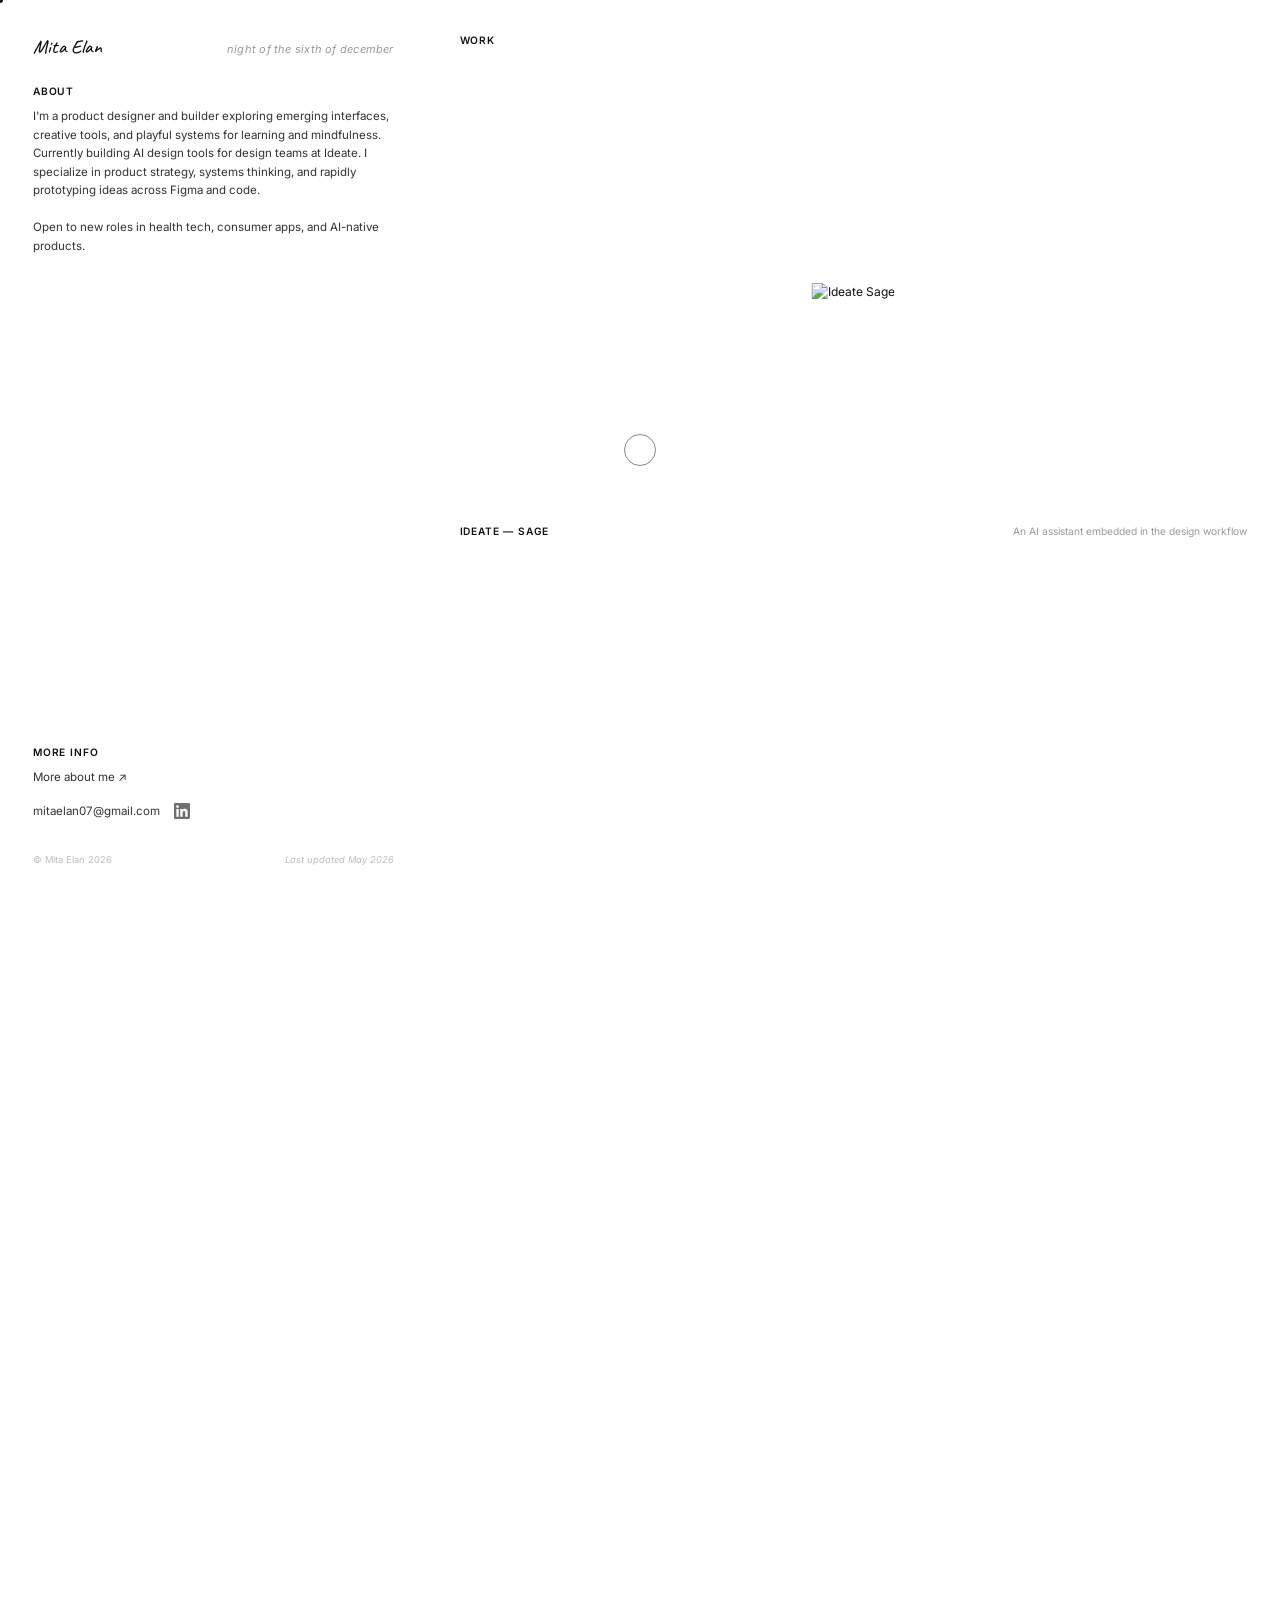
==== commit 2c89a6e6: "initial portfolio" ====
--- a/index.html
+++ b/index.html
@@ -4,8 +4,8 @@
   <meta charset="UTF-8">
   <meta name="viewport" content="width=device-width, initial-scale=1.0">
   <title>Mita Elan</title>
-  <link rel="stylesheet" href="styles.css">
-  <link rel="stylesheet" href="minimal.css">
+  <link rel="stylesheet" href="styles.css?v=10">
+  <link rel="stylesheet" href="minimal.css?v=11">
 </head>
 <body>
   <div class="cursor-dot" id="cursorDot">Explore</div>
@@ -17,62 +17,74 @@
   <!-- Minimal homepage -->
   <div class="min-wrap">
 
-    <nav class="min-nav">
-      <span class="min-logo">Mita Elan</span>
-      <span class="min-time" id="liveTime"></span>
-    </nav>
-
-    <section class="min-about">
-      <p>I'm a product designer working across design, product, and engineering. Currently the founding product designer at Ideate — building AI-native tools for design workflows. Previously at Apple and LinkedIn. I prototype with code, using Claude Code and Cursor to move faster than Figma alone. Based in San Francisco, looking for my next role.</p>
-    </section>
-
-    <hr class="min-rule">
-
-    <section class="min-work">
-      <p class="min-work-intro">Selected work</p>
-      <div class="min-grid">
-
-        <div class="min-card work-row" data-card="card-4">
-          <div class="min-card-img" style="background-image: url('achilles background.png');">
-            <img src="aAchilles Hero Image.png" alt="">
-          </div>
-          <div class="min-card-info">
-            <span class="min-card-title">Achilles</span>
-            <span class="min-card-tags">AI · Product Design</span>
-          </div>
-        </div>
-
-        <div class="min-card work-row" data-card="card-3">
-          <div class="min-card-img" style="background-image: url('sage background.png');">
-            <img src="sage hero image.png" alt="">
-          </div>
-          <div class="min-card-info">
-            <span class="min-card-title">Ideate — Sage</span>
-            <span class="min-card-tags">AI · Product Design</span>
-          </div>
-        </div>
-
-        <div class="min-card work-row" data-card="card-1">
-          <div class="min-card-img" style="background-image: url('Synthesis hero image.png'); background-size: cover;">
-          </div>
-          <div class="min-card-info">
-            <span class="min-card-title">Ideate — Synthesis</span>
-            <span class="min-card-tags">Product Design</span>
-          </div>
-        </div>
-
-        <div class="min-card work-row" data-card="card-2">
-          <div class="min-card-img" style="background-image: url('Chaotic Gradients - 50.jpg');">
-            <img src="ampcontrolheroimage.png" alt="">
-          </div>
-          <div class="min-card-info">
-            <span class="min-card-title">Ampcontrol</span>
-            <span class="min-card-tags">B2B · Dashboard Design</span>
-          </div>
-        </div>
-
-      </div>
-    </section>
+    <!-- Left: name, about, more info — sticky -->
+    <div class="min-left">
+
+      <nav class="min-nav">
+        <span class="min-logo">Mita Elan</span>
+        <span class="min-time live-time-el"></span>
+      </nav>
+
+      <section class="min-about">
+        <p class="min-section-label">About</p>
+        <p>I'm a product designer and builder exploring emerging interfaces, creative tools, and playful systems for learning and mindfulness. Currently building AI design tools for design teams at Ideate. I specialize in product strategy, systems thinking, and rapidly prototyping ideas across Figma and code.<br><br>Open to new roles in health tech, consumer apps, and AI-native products.</p>
+      </section>
+
+      <footer class="min-footer">
+        <p class="min-section-label">More Info</p>
+        <a href="about.html" class="min-footer-link min-footer-about">More about me ↗</a>
+        <div class="min-footer-contact">
+          <a href="mailto:mitaelan07@gmail.com" class="min-footer-link">mitaelan07@gmail.com</a>
+          <a href="https://www.linkedin.com/in/madhumita-elan-441276175/" target="_blank" rel="noopener" class="min-footer-link min-footer-linkedin" aria-label="LinkedIn">
+            <svg width="16" height="16" viewBox="0 0 24 24" xmlns="http://www.w3.org/2000/svg" fill="#111"><path d="M20.447 20.452h-3.554v-5.569c0-1.328-.027-3.037-1.852-3.037-1.853 0-2.136 1.445-2.136 2.939v5.667H9.351V9h3.414v1.561h.046c.477-.9 1.637-1.85 3.37-1.85 3.601 0 4.267 2.37 4.267 5.455v6.286zM5.337 7.433a2.062 2.062 0 0 1-2.063-2.065 2.064 2.064 0 1 1 2.063 2.065zm1.782 13.019H3.555V9h3.564v11.452zM22.225 0H1.771C.792 0 0 .774 0 1.729v20.542C0 23.227.792 24 1.771 24h20.451C23.2 24 24 23.227 24 22.271V1.729C24 .774 23.2 0 22.222 0h.003z"/></svg>
+          </a>
+        </div>
+        <div class="min-footer-bottom">
+          <span>© Mita Elan 2026</span>
+          <span class="min-footer-updated">Last updated May 2026</span>
+        </div>
+      </footer>
+
+    </div><!-- /.min-left -->
+
+    <!-- Right: projects — scrollable -->
+    <div class="min-right">
+
+      <section class="min-work">
+        <p class="min-section-label">Work</p>
+
+        <div class="min-project work-row" data-card="card-3">
+          <div class="min-project-thumb" style="background-image: url('sage background.png');">
+            <img src="sage hero image.png" alt="Ideate Sage">
+          </div>
+          <div class="min-project-row">
+            <span class="min-project-title">Ideate — Sage</span>
+            <span class="min-project-desc">An AI assistant embedded in the design workflow</span>
+          </div>
+        </div>
+
+        <div class="min-project work-row" data-card="card-1">
+          <div class="min-project-thumb" style="background-image: url('Synthesis hero image.png');"></div>
+          <div class="min-project-row">
+            <span class="min-project-title">Ideate — Synthesis</span>
+            <span class="min-project-desc">Turning moodboarding into collaborative decision-making</span>
+          </div>
+        </div>
+
+        <div class="min-project work-row" data-card="card-4">
+          <div class="min-project-thumb" style="background-image: url('achilles background.png');">
+            <img src="aAchilles Hero Image.png" alt="Achilles">
+          </div>
+          <div class="min-project-row">
+            <span class="min-project-title">Achilles</span>
+            <span class="min-project-desc">AI coaching for runners, personalized to your data</span>
+          </div>
+        </div>
+
+
+      </section>
+
+    </div><!-- /.min-right -->
 
   </div><!-- /.min-wrap -->
 
@@ -135,12 +147,6 @@
                     <img src="Achilles Icon.png" alt="" class="work-icon" draggable="false">
                     <span class="work-name-group"><span class="work-title">Achilles</span><span class="work-year">2025</span></span>
                     <span class="work-role">Founding Designer</span>
-                  </div>
-
-                  <div class="work-row" data-card="card-2">
-                    <img src="ampcontrol_io_logo 1.png" alt="" class="work-icon" draggable="false">
-                    <span class="work-name-group"><span class="work-title">Ampcontrol</span><span class="work-year">2024</span></span>
-                    <span class="work-role">Product Design</span>
                   </div>
 
                   <div class="work-row" data-card="card-9">
@@ -293,6 +299,15 @@
       <div class="project-detail-image" id="projectDetailImage"></div>
       <div class="project-detail-body">
 
+        <!-- Global nav for all case study pages -->
+        <nav class="cs-modal-nav">
+          <span class="min-logo">Mita Elan</span>
+          <span class="min-time live-time-el"></span>
+        </nav>
+
+        <!-- Hero image (mirrors homepage thumbnail) -->
+        <div id="projectDetailHero" class="cs-modal-hero"></div>
+
         <!-- Custom content slot (used for template-based projects like IDEATE) -->
         <div id="projectDetailCustom" style="display:none"></div>
 
@@ -420,15 +435,12 @@
         <section class="cs-section">
           <span class="cs-label">The Design Challenge</span>
           <p class="cs-body" style="color:#000;">A hard question emerged: what does it actually take to make data feel like coaching?</p>
-          <div class="cs-compare-table">
-            <div class="cs-compare-col cs-compare-col--no">
-              <p class="cs-compare-col-header">What we didn't want</p>
-              <p class="cs-compare-item">Just a dashboard that showed you numbers</p>
-              <p class="cs-compare-item">AI that completely replaces the need for coaches</p>
-            </div>
-            <div class="cs-compare-col cs-compare-col--yes">
-              <p class="cs-compare-col-header">What we wanted</p>
-              <p class="cs-compare-item">A coach that interprets your data — and knows when to speak up, when to ask a question, and when to just let you run.</p>
+          <div style="display:flex; gap:3rem; align-items:flex-start; margin-top:2.5rem; margin-bottom:2.5rem;">
+            <div style="flex:1;">
+              <p class="cs-body" style="color:#000;"><strong>What we didn't want</strong><br>Just a dashboard that showed you numbers.<br>AI that completely replaces the need for coaches.</p>
+            </div>
+            <div style="flex:1;">
+              <p class="cs-body" style="color:#000;"><strong>What we wanted</strong><br>A coach that interprets your data — and knows when to speak up and when to ask a question.</p>
             </div>
           </div>
           <p class="cs-body" style="color:#000;">Designing Achilles meant solving that problem across every touchpoint: how you get started, how your plan is built, how the system learns from your runs, and how it talks to you about what it finds.</p>
@@ -443,23 +455,28 @@
             <span class="cs-label">From generic plan to personalized program</span>
             <h3 class="cs-solution-title">Getting Started</h3>
             <p class="cs-body" style="color:#000;">Most runners start with a generic PDF — mileage targets with no context for how to execute them. Achilles transforms that plan into a structured week-by-week program with real workouts and personalized pace targets. Not just '6 miles tempo run' — but exactly how to run it, and at what pace, to hit their goal.</p>
-            <div class="cs-img-placeholder"></div>
+            <div class="cs-video-wrap">
+              <video src="Getting Started-Achilles.mov" autoplay muted loop playsinline></video>
+            </div>
           </div>
 
           <div class="cs-solution">
             <span class="cs-label">Knowing what to say — and when not to</span>
             <h3 class="cs-solution-title">The Insight System</h3>
             <p class="cs-body" style="color:#000;">An insight isn't a data point — it's the connection between two things a runner couldn't make themselves. Slower pace + 88°F outside = not a fitness drop. Heart rate spike + three hard days = accumulated fatigue. When the system has enough signal, it surfaces the insight. When it doesn't, it asks. The coach never guesses.</p>
-            <div class="cs-img-placeholder"></div>
+            <div class="cs-video-wrap">
+              <video src="Insights-Achilles.mov" autoplay muted loop playsinline></video>
+            </div>
           </div>
 
           <div class="cs-solution">
             <span class="cs-label">Proactive care, not reactive damage control</span>
             <h3 class="cs-solution-title">Injury and Plan Adjustment</h3>
             <p class="cs-body" style="color:#000;">Injury is the moment a runner most needs support — and when a system can lose their trust fastest if it gets it wrong. Achilles draws on effort ratings, wearable data, and training load to catch warning signs early. And it remembers — if a runner had a prior injury and mileage spikes, it checks in. Not as a notification, but as a conversation.</p>
-            <div class="cs-img-placeholder"></div>
+            <div class="cs-video-wrap">
+              <video src="Injury-Achilles.mov" autoplay muted loop playsinline></video>
+            </div>
             <p class="cs-body" style="color:#000; margin-top: 2rem;">When an injury is flagged, Achilles presents options — a few ways to adjust, with a clear recommendation. The runner chooses, the plan updates automatically. The system errs toward caution, but never takes the decision away from the runner.</p>
-            <div class="cs-img-placeholder"></div>
           </div>
         </section>
 
@@ -490,159 +507,6 @@
           <p class="cs-body">This is just a snapshot of the entire design process.<br>Reach out to <span style="font-weight: 500;">mitaelan07@gmail.com</span> for the full story!</p>
         </section>
 
-        <!-- Next -->
-        <section class="cs-section cs-next">
-          <span class="cs-label">Next</span>
-          <div class="cs-next-card" data-next-card="card-2" style="background-image: url('Chaotic Gradients - 50.jpg'); background-size: cover; background-position: center;">
-            <div class="cs-next-overlay">
-              <h3 class="cs-next-title">Ampcontrol</h3>
-              <p class="cs-next-desc">Designing operational visibility tools for EV charging management.</p>
-            </div>
-            <img src="ampcontrolheroimage.png" alt="" style="position:absolute; top:42%; left:50%; transform:translate(-50%, -50%); width:65%; object-fit:contain; pointer-events:none; z-index:1; border-radius:8px;">
-          </div>
-        </section>
-
-      </div><!-- /.cs-content -->
-    </div><!-- /.cs-wrap -->
-  </template>
-
-  <!-- AMPCONTROL case study template -->
-  <template id="ampcontrol-content">
-    <div class="cs-wrap">
-
-      <!-- Left scroll-spy nav -->
-      <nav class="cs-sidenav" aria-label="Page sections">
-        <a class="cs-nav-item" data-target="amp-overview">Overview</a>
-        <a class="cs-nav-item" data-target="amp-impact">Impact</a>
-        <a class="cs-nav-item" data-target="amp-background">Background</a>
-        <a class="cs-nav-item" data-target="amp-solutions">Solutions</a>
-        <a class="cs-nav-item" data-target="amp-reflections">Reflections</a>
-      </nav>
-
-      <!-- Main content -->
-      <div class="cs-content">
-
-        <!-- Overview -->
-        <div id="amp-overview" class="cs-header">
-          <img src="ampcontrol_io_logo 1.png" alt="Ampcontrol logo" class="cs-product-logo">
-          <div class="cs-header-row">
-            <div class="cs-header-left">
-              <p class="cs-title">Ampcontrol</p>
-              <p class="cs-subtitle" style="color:#000;">Redesigning the landing page to serve as the single source of truth for ground operators — enabling real-time visibility across entire EV charging networks.</p>
-            </div>
-            <div class="cs-header-meta">
-              <div class="cs-meta-block">
-                <span class="cs-meta-label cs-meta-label--title">Team</span>
-                <span class="cs-meta-value">1 Designer (Me)<br>TPM<br>Engineering</span>
-              </div>
-              <div class="cs-meta-block">
-                <span class="cs-meta-label cs-meta-label--title">Timeline</span>
-                <span class="cs-meta-value">5 weeks</span>
-              </div>
-            </div>
-          </div>
-        </div>
-
-        <!-- Impact -->
-        <section id="amp-impact" class="cs-section">
-          <span class="cs-label">Impact</span>
-          <div class="cs-impact-list">
-            <p class="cs-impact-item"><strong>—</strong> Placeholder impact stat</p>
-            <p class="cs-impact-item"><strong>—</strong> Placeholder impact stat</p>
-            <p class="cs-impact-item"><strong>—</strong> Placeholder impact stat</p>
-          </div>
-        </section>
-
-        <!-- Section divider -->
-        <div class="cs-divider"><span>Background</span></div>
-
-        <!-- Background -->
-        <section id="amp-background" class="cs-section">
-          <span class="cs-label">Background</span>
-          <p class="cs-body" style="color:#000;">Placeholder — add background context here.</p>
-        </section>
-
-        <!-- Design Challenge -->
-        <section class="cs-section">
-          <span class="cs-label">The Design Challenge</span>
-          <p class="cs-body" style="color:#000;">Placeholder — describe the design challenge here.</p>
-          <div class="cs-compare-table">
-            <div class="cs-compare-col cs-compare-col--no">
-              <p class="cs-compare-col-header">What we didn't want</p>
-              <p class="cs-compare-item">Placeholder item</p>
-              <p class="cs-compare-item">Placeholder item</p>
-            </div>
-            <div class="cs-compare-col cs-compare-col--yes">
-              <p class="cs-compare-col-header">What we wanted</p>
-              <p class="cs-compare-item">Placeholder item</p>
-            </div>
-          </div>
-        </section>
-
-        <!-- Section divider -->
-        <div class="cs-divider"><span>Solutions</span></div>
-
-        <!-- Solutions -->
-        <section id="amp-solutions" class="cs-section">
-          <div class="cs-solution">
-            <span class="cs-label">Placeholder label</span>
-            <h3 class="cs-solution-title">Solution One</h3>
-            <p class="cs-body" style="color:#000;">Placeholder — describe this solution here.</p>
-            <div class="cs-img-placeholder"></div>
-          </div>
-
-          <div class="cs-solution">
-            <span class="cs-label">Placeholder label</span>
-            <h3 class="cs-solution-title">Solution Two</h3>
-            <p class="cs-body" style="color:#000;">Placeholder — describe this solution here.</p>
-            <div class="cs-img-placeholder"></div>
-          </div>
-
-          <div class="cs-solution">
-            <span class="cs-label">Placeholder label</span>
-            <h3 class="cs-solution-title">Solution Three</h3>
-            <p class="cs-body" style="color:#000;">Placeholder — describe this solution here.</p>
-            <div class="cs-img-placeholder"></div>
-          </div>
-        </section>
-
-        <!-- Section divider -->
-        <div class="cs-divider"><span>Reflections</span></div>
-
-        <!-- Reflections -->
-        <section id="amp-reflections" class="cs-section">
-          <span class="cs-label">Reflections</span>
-          <div class="cs-reflections">
-            <div class="cs-reflection">
-              <h3 class="cs-reflection-title">Placeholder reflection title.</h3>
-              <p class="cs-body" style="color:#000;">Placeholder — add reflection here.</p>
-            </div>
-            <div class="cs-reflection">
-              <h3 class="cs-reflection-title">Placeholder reflection title.</h3>
-              <p class="cs-body" style="color:#000;">Placeholder — add reflection here.</p>
-            </div>
-            <div class="cs-reflection">
-              <h3 class="cs-reflection-title">Placeholder reflection title.</h3>
-              <p class="cs-body" style="color:#000;">Placeholder — add reflection here.</p>
-            </div>
-          </div>
-        </section>
-
-        <!-- Closing -->
-        <section class="cs-section cs-closing">
-          <p class="cs-body">This is just a snapshot of the entire design process.<br>Reach out to <span style="font-weight: 500;">mitaelan07@gmail.com</span> for the full story!</p>
-        </section>
-
-        <!-- Next -->
-        <section class="cs-section cs-next">
-          <span class="cs-label">Next</span>
-          <div class="cs-next-card" data-next-card="card-3" style="background-image: url('sage background.png'); background-size: cover; background-position: center;">
-            <div class="cs-next-overlay">
-              <h3 class="cs-next-title">Ideate — Sage</h3>
-              <p class="cs-next-desc">Designing an AI assistant that lives inside the design workflow — not outside it.</p>
-            </div>
-          </div>
-        </section>
 
       </div><!-- /.cs-content -->
     </div><!-- /.cs-wrap -->
@@ -800,16 +664,6 @@
           <p class="cs-body">This is just a snapshot of the entire design process.<br>Reach out to <span style="font-weight: 500;">mitaelan07@gmail.com</span> for the full story!</p>
         </section>
 
-        <!-- Next -->
-        <section class="cs-section cs-next">
-          <span class="cs-label">Next</span>
-          <div class="cs-next-card" data-next-card="card-1" style="background-image: url('Synthesis hero image.png'); background-size: cover; background-position: center;">
-            <div class="cs-next-overlay">
-              <h3 class="cs-next-title">Ideate - Synthesis</h3>
-              <p class="cs-next-desc">Turning a passive moodboarding / inspiration gathering tool into a collaborative, decision-making workflow for designers.</p>
-            </div>
-          </div>
-        </section>
 
       </div><!-- /.cs-content -->
     </div><!-- /.cs-wrap -->
@@ -870,7 +724,7 @@
         <!-- Mission -->
         <section id="cs-mission" class="cs-section">
           <span class="cs-label">The Mission</span>
-          <p class="cs-statement">Improve activation and retention — give designers enough structure and value to move from first session to habit. Users were dropping off early and teams weren't returning to collaborate or iterate.</p>
+          <p class="cs-statement" style="line-height:1.7;">Improve activation and retention — give designers enough structure and value to move from first session to habit. Users were dropping off early and teams weren't returning to collaborate or iterate.</p>
           <p class="cs-body">When I joined, the team had just shipped an MVP — of the initial signups, only 32% created a board, and most dropped off before uploading content or returning to collaborate.</p>
         </section>
 
@@ -935,10 +789,9 @@
             <div class="cs-video-wrap">
               <video src="Synthesis - Onboarding.mov" autoplay muted loop playsinline></video>
             </div>
-          </div>
-
-          <div class="cs-design-decision">
-            <span class="cs-decision-label">Design decision: </span>The first two iterations pulled in opposite directions — one created friction, the other took away control. V3 combined the best of both: content scraping to remove the blank canvas problem, paired with action-triggered tooltips that guided without prescribing.
+            <div class="cs-design-decision">
+              <span class="cs-decision-label">Design decision: </span>The first two iterations pulled in opposite directions — one created friction, the other took away control. V3 combined the best of both: content scraping to remove the blank canvas problem, paired with action-triggered tooltips that guided without prescribing.
+            </div>
           </div>
         </section>
 
@@ -1020,17 +873,6 @@
           <p class="cs-body">This is just a snapshot of the entire design process.<br>Reach out to <span style="font-weight: 500;">mitaelan07@gmail.com</span> for the full story!</p>
         </section>
 
-        <!-- Next -->
-        <section class="cs-section cs-next">
-          <span class="cs-label">Next</span>
-          <div class="cs-next-card" data-next-card="card-4" style="background-image: url('achilles background.png'); background-size: cover; background-position: center;">
-            <img src="aAchilles Hero Image.png" alt="Achilles" style="position:absolute;top:50%;left:50%;transform:translate(-50%,-50%);width:60%;height:auto;object-fit:contain;">
-            <div class="cs-next-overlay">
-              <h3 class="cs-next-title">Achilles</h3>
-              <p class="cs-next-desc">Placeholder — add a teaser for Achilles.</p>
-            </div>
-          </div>
-        </section>
 
       </div><!-- /.cs-content -->
     </div><!-- /.cs-wrap -->
@@ -1045,6 +887,24 @@
   </div>
 
   <script src="script.js"></script>
+  <script>
+    document.addEventListener('DOMContentLoaded', () => {
+      document.querySelectorAll('.min-project.work-row[data-card]').forEach(row => {
+        row.addEventListener('click', () => {
+          setTimeout(() => {
+            const modal = document.querySelector('.project-detail-modal');
+            const expandBtn = document.getElementById('projectDetailExpand');
+            if (modal && !modal.classList.contains('is-expanded')) {
+              modal.classList.add('is-expanded');
+              if (expandBtn) {
+                expandBtn.innerHTML = `<svg width="12" height="12" viewBox="0 0 12 12" fill="none" stroke="currentColor" stroke-width="1.5" stroke-linecap="round"><path d="M5 1V5H1M7 11V7h4M5 1L1 5M7 11l4-4"/></svg>`;
+              }
+            }
+          }, 0);
+        });
+      });
+    });
+  </script>
   <script>
     (function () {
       const ordinals = ['first','second','third','fourth','fifth','sixth','seventh','eighth',
@@ -1063,11 +923,10 @@
       }
       function update() {
         const now = new Date();
-        const el = document.getElementById('liveTime');
-        if (el) el.textContent =
-          timeOfDay(now.getHours()) + ' of the ' +
+        const text = timeOfDay(now.getHours()) + ' of the ' +
           ordinals[now.getDate() - 1] + ' of ' +
           months[now.getMonth()];
+        document.querySelectorAll('.live-time-el').forEach(el => el.textContent = text);
       }
       update();
       setInterval(update, 60000);
--- a/styles.css
+++ b/styles.css
@@ -88,6 +88,10 @@
   --text-secondary: #d0d0d0;
   --border: rgba(255, 255, 255, 0.08);
   --surface: #2a2a2a;
+}
+
+html {
+  font-size: 11px;
 }
 
 html, body {
@@ -162,7 +166,7 @@
 body {
   font-family: "TT Commons", "Helvetica Neue", Helvetica, Arial, sans-serif;
   font-weight: 400;
-  font-size: 15px;
+  font-size: 12px;
   background-color: var(--bg);
   color: var(--text);
   line-height: 1.5;
@@ -809,6 +813,10 @@
   margin-bottom: 0;
 }
 
+#amp-overview.cs-header {
+  padding-bottom: 40px;
+}
+
 .cs-header-row {
   display: flex;
   gap: 4rem;
@@ -1162,7 +1170,7 @@
   border-radius: 8px;
   object-fit: contain;
   display: block;
-  clip-path: inset(4px);
+  clip-path: inset(4px 14px);
 }
 
 .cs-video-lightbox-close {
@@ -1193,11 +1201,15 @@
   border-radius: 8px;
   display: block;
   object-fit: contain;
-  clip-path: inset(4px);
+  clip-path: inset(4px 14px);
 }
 
 .cs-video-wrap--sm video {
   width: 40%;
+}
+
+[id^="achilles"] .cs-video-wrap video {
+  clip-path: inset(10px 20px);
 }
 
 .cs-compare-table {
@@ -1503,7 +1515,7 @@
 
 /* ── Headline ─────────────────────────────────────────── */
 .env-headline {
-  font-size: 22px;
+  font-size: 17px;
   font-weight: 400;
   color: #3a3530;
   letter-spacing: -0.01em;
@@ -1702,16 +1714,16 @@
 }
 
 .pc-address-line {
-  font-size: 19px;
+  font-size: 13px;
   color: #888;
 }
 
 .pc-address-label {
-  font-size: 15px;
+  font-size: 13px;
 }
 
 .pc-message {
-  font-size: 19px;
+  font-size: 13px;
   color: #555;
   line-height: 1.55;
   width: 75%;
@@ -1744,7 +1756,7 @@
 }
 
 .postcard-name {
-  font-size: 22px;
+  font-size: 17px;
   font-weight: 400;
   color: #1a1a1a;
   display: block;
@@ -1753,7 +1765,7 @@
 }
 
 .postcard-intro {
-  font-size: 19px;
+  font-size: 13px;
   color: #555;
   line-height: 1.5;
   font-weight: 400;
@@ -1786,7 +1798,7 @@
 }
 
 .work-label {
-  font-size: 19px;
+  font-size: 13px;
   font-weight: 700;
   letter-spacing: 0.14em;
   text-transform: uppercase;
@@ -1838,18 +1850,18 @@
 }
 
 .work-title {
-  font-size: 19px;
+  font-size: 13px;
   color: #222;
   font-weight: 500;
 }
 
 .work-year {
-  font-size: 19px;
+  font-size: 13px;
   color: #c0b8ae;
 }
 
 .work-role {
-  font-size: 19px;
+  font-size: 13px;
   color: #aaa49e;
   text-align: right;
   margin-left: auto;
@@ -2068,7 +2080,7 @@
   top: 390px;
   transform: translate(-50%, -50%);
   font-style: italic;
-  font-size: 48px;
+  font-size: 40px;
   font-weight: normal;
   color: var(--text);
   line-height: 1.15;
--- a/minimal.css
+++ b/minimal.css
@@ -1,23 +1,43 @@
 /* ── Minimal redesign — homepage only ─────────────────── */
 
-@import url('https://fonts.googleapis.com/css2?family=Cormorant+Garamond:ital,wght@0,400;0,500;1,400;1,500&family=Caveat:wght@500&display=swap');
+@import url('https://fonts.googleapis.com/css2?family=Inter:wght@300;400;500&family=Caveat:wght@500&display=swap');
 
 *, *::before, *::after { box-sizing: border-box; margin: 0; padding: 0; }
 
-html { font-size: 16px; }
+html { font-size: 11px; }
 
 body {
   background: #fff;
   color: #111;
-  font-family: system-ui, -apple-system, sans-serif;
+  font-family: 'Inter', system-ui, -apple-system, sans-serif;
   -webkit-font-smoothing: antialiased;
 }
 
-/* ── Container ────────────────────────────────────────── */
+/* ── Two-column layout ────────────────────────────────── */
+html { overflow: auto; }
+
 .min-wrap {
-  max-width: 1000px;
-  margin: 0 auto;
-  padding: 0 3rem;
+  min-height: 100vh;
+}
+
+.min-left {
+  position: fixed;
+  top: 0;
+  left: 0;
+  width: 33.333%;
+  height: 100vh;
+  padding: 3rem;
+  display: flex;
+  flex-direction: column;
+  overflow: hidden;
+  background: #fff;
+}
+
+.min-right {
+  margin-left: 33.333%;
+  width: 66.667%;
+  padding: 3rem;
+  min-height: 100vh;
 }
 
 /* ── Nav ──────────────────────────────────────────────── */
@@ -25,12 +45,12 @@
   display: flex;
   align-items: baseline;
   justify-content: space-between;
-  padding: 2.75rem 0 0;
+  padding: 0 0 2rem;
 }
 
 .min-logo {
   font-family: 'Caveat', cursive;
-  font-size: 1.6rem;
+  font-size: 1.75rem;
   font-weight: 500;
   color: #111;
   text-decoration: none;
@@ -38,22 +58,33 @@
 }
 
 .min-time {
-  font-size: 0.75rem;
+  font-size: 1rem;
   color: #999;
-  letter-spacing: 0.03em;
+  letter-spacing: 0.02em;
   font-style: italic;
 }
 
 /* ── About ────────────────────────────────────────────── */
 .min-about {
-  padding: 4.5rem 0 4rem;
-  max-width: 600px;
-}
-
-.min-about p {
+  padding: 0 0 2rem;
+  max-width: 100%;
+  flex: 1;
+}
+
+.min-section-label {
+  font-size: 0.9285rem;
+  text-transform: uppercase;
+  letter-spacing: 0.08em;
+  color: #111;
+  font-weight: 600;
+  margin-bottom: 0.75rem;
+}
+
+.min-about p:not(.min-section-label) {
   font-size: 1.05rem;
-  line-height: 1.9;
+  line-height: 1.6;
   color: #333;
+  max-width: 100%;
 }
 
 /* ── Rule ─────────────────────────────────────────────── */
@@ -64,75 +95,290 @@
 
 /* ── Work ─────────────────────────────────────────────── */
 .min-work {
-  padding: 3rem 0 7rem;
+  padding: 0;
 }
 
 .min-work-intro {
-  font-size: 0.7rem;
+  font-size: 0.6428rem;
   text-transform: uppercase;
-  letter-spacing: 0.14em;
+  letter-spacing: 0.08em;
   color: #aaa;
-  margin-bottom: 2.25rem;
-}
-
-.min-grid {
-  display: grid;
-  grid-template-columns: 1fr 1fr;
-  column-gap: 1.5rem;
-  row-gap: 3rem;
-}
-
-/* ── Card ─────────────────────────────────────────────── */
-.min-card {
+  margin-bottom: 2rem;
+}
+
+/* ── Project list ─────────────────────────────────────── */
+.min-project {
   cursor: pointer;
-}
-
-.min-card-img {
-  aspect-ratio: 16 / 10;
+  display: block !important;
+  border-top: none;
+  padding-top: 1.25rem;
+  padding-bottom: 8rem;
+  width: 100%;
+  gap: unset !important;
+  background: none !important;
+  margin: 0 !important;
+  padding-left: 0 !important;
+  padding-right: 0 !important;
+  border-radius: 0 !important;
+  transition: transform 0.3s ease;
+}
+
+.min-project:hover {
+  transform: scale(1.015);
+}
+
+/* Row 1: title + description */
+.min-project-row {
+  display: flex;
+  justify-content: space-between;
+  align-items: flex-start;
+  gap: 2rem;
+  margin-bottom: 0.4rem;
+}
+
+.min-project-title {
+  font-family: 'Inter', system-ui, sans-serif;
+  font-size: 0.9285rem;
+  font-weight: 600;
+  color: #111;
+  flex-shrink: 0;
+  transition: color 0.2s ease;
+  text-transform: uppercase;
+  letter-spacing: 0.08em;
+}
+
+.min-project:hover .min-project-title {
+  color: #888;
+}
+
+.min-project-desc {
+  font-family: 'Inter', system-ui, sans-serif;
+  font-size: 0.9285rem;
+  color: #999;
+  line-height: 1.5;
+  text-align: right;
+}
+
+/* Row 2: role · company · year */
+.min-project-meta {
+  font-family: 'Inter', system-ui, sans-serif;
+  font-size: 0.9285rem;
+  color: #bbb;
+  margin-bottom: 1.25rem;
+}
+
+/* Row 3: hero thumbnail */
+.min-project-thumb {
+  width: 100%;
+  aspect-ratio: 16 / 9;
   background-size: cover;
   background-position: center;
-  border-radius: 6px;
+  border-radius: 5px;
+  position: relative;
   overflow: hidden;
-  transition: transform 0.35s ease, opacity 0.35s ease;
-  position: relative;
-}
-
-.min-card-img img {
+  margin-bottom: 1rem;
+  transition: opacity 0.3s ease;
+}
+
+.min-project-thumb img {
   position: absolute;
-  bottom: 0;
+  top: 50%;
   left: 50%;
-  transform: translateX(-50%);
-  width: 70%;
+  transform: translate(-50%, -50%);
+  max-width: 80%;
+  max-height: 80%;
   object-fit: contain;
-  border-radius: 4px;
-  pointer-events: none;
-}
-
-.min-card:hover .min-card-img {
-  transform: scale(1.015);
-  opacity: 0.92;
-}
-
-.min-card-info {
+}
+
+.min-project:hover .min-project-thumb {
+  opacity: 0.9;
+}
+
+[data-card="card-2"] .min-project-thumb {
+  overflow: visible;
+}
+
+[data-card="card-2"] .min-project-thumb img {
+  border-radius: 8px;
+}
+
+/* ── Footer ───────────────────────────────────────────── */
+.min-footer {
+  padding: 0;
+  margin-top: auto;
+}
+
+.min-footer-about {
+  display: block;
+  margin-bottom: 1.5rem;
+}
+
+.min-footer-contact {
+  display: flex;
+  align-items: center;
+  gap: 1.25rem;
+  margin-bottom: 3rem;
+}
+
+.min-footer-link {
+  font-size: 1.05rem;
+  color: #333;
+  text-decoration: none;
+  transition: color 0.2s ease;
+}
+
+.min-footer-link:hover {
+  color: #111;
+}
+
+.min-footer-linkedin {
+  display: flex;
+  align-items: center;
+  opacity: 0.6;
+  transition: opacity 0.2s ease;
+}
+
+.min-footer-linkedin:hover {
+  opacity: 1;
+}
+
+.min-footer-bottom {
+  display: flex;
+  justify-content: space-between;
+  align-items: baseline;
+  font-size: 0.85rem;
+  color: #bbb;
+}
+
+.min-footer-updated {
+  font-style: italic;
+}
+
+/* ── Modal nav (case study pages) ────────────────────── */
+.cs-modal-nav {
   display: flex;
   align-items: baseline;
   justify-content: space-between;
-  margin-top: 0.9rem;
-}
-
-.min-card-title {
-  font-family: 'Cormorant Garamond', Georgia, serif;
-  font-style: italic;
-  font-size: 1.2rem;
-  font-weight: 400;
-  color: #111;
-}
-
-.min-card-tags {
-  font-size: 0.7rem;
-  text-transform: uppercase;
-  letter-spacing: 0.1em;
-  color: #bbb;
+  padding: 0 0 2.5rem;
+  margin-bottom: 0.5rem;
+}
+
+.cs-modal-nav .min-logo {
+  cursor: pointer;
+}
+
+/* ── Hide modal chrome buttons ───────────────────────── */
+#projectDetailClose,
+#projectDetailExpand {
+  display: none !important;
+}
+
+
+/* ── Widen case study content to match homepage width ── */
+.project-detail-modal.is-expanded .project-detail-body {
+  padding: 2.5rem max(3rem, calc(50% - 500px));
+}
+
+.project-detail-modal.is-expanded .cs-section--bg {
+  margin-left: calc(-1 * max(3rem, calc(50% - 500px)));
+  margin-right: calc(-1 * max(3rem, calc(50% - 500px)));
+  padding-left: max(3rem, calc(50% - 500px));
+  padding-right: max(3rem, calc(50% - 500px));
+}
+
+.project-detail-modal.is-expanded .cs-sidenav {
+  transform: translateX(calc(-1 * max(3rem, calc(50vw - 500px)) + 2rem));
+}
+
+.cs-insight-title {
+  font-size: 1.25rem !important;
+  font-weight: 600 !important;
+}
+
+.cs-solution-title {
+  font-size: 1.25rem !important;
+  font-weight: 600 !important;
+}
+
+.cs-statement {
+  font-size: 1.25rem !important;
+  font-weight: 600 !important;
+}
+
+.cs-label {
+  font-size: 1.25rem !important;
+  font-weight: 600 !important;
+  color: #111 !important;
+}
+
+.cs-solution {
+  margin-bottom: 10rem !important;
+}
+
+.cs-design-decision {
+  border-left: none !important;
+  padding-left: 0 !important;
+  margin-top: 1.5rem !important;
+  margin-bottom: 1.5rem !important;
+}
+
+.cs-chapter {
+  font-size: 1.25rem !important;
+  font-weight: 600 !important;
+  text-align: center !important;
+  letter-spacing: 0 !important;
+}
+
+.cs-solution .cs-label {
+  font-weight: 400 !important;
+  color: #666 !important;
+}
+
+#sage-mission .cs-label {
+  font-weight: 400 !important;
+  color: #111 !important;
+}
+
+#cs-mission .cs-label,
+#cs-research .cs-label {
+  font-weight: 400 !important;
+  color: #666 !important;
+}
+
+.cs-nav-item {
+  color: #666 !important;
+}
+
+.cs-nav-item.is-active {
+  color: #111 !important;
+}
+
+/* ── Hide original case study hero (replaced by inline hero) ── */
+#projectDetailImage {
+  display: none !important;
+}
+
+/* ── Case study inline hero ──────────────────────────── */
+.cs-modal-hero {
+  width: 100%;
+  aspect-ratio: 16 / 9;
+  background-size: cover;
+  background-position: center;
+  border-radius: 5px;
+  position: relative;
+  overflow: hidden;
+  margin-bottom: 2.5rem;
+}
+
+.cs-modal-hero img {
+  position: absolute;
+  top: 50%;
+  left: 50%;
+  transform: translate(-50%, -50%);
+  max-width: 80%;
+  max-height: 80%;
+  object-fit: contain;
+  border-radius: 8px;
 }
 
 /* ── Hide original homepage elements ─────────────────── */
@@ -141,3 +387,6 @@
 .postcard-backdrop {
   display: none !important;
 }
+
+/* ── Global text scale-down ──────────────────────────── */
+:root { font-size: 11px !important; }
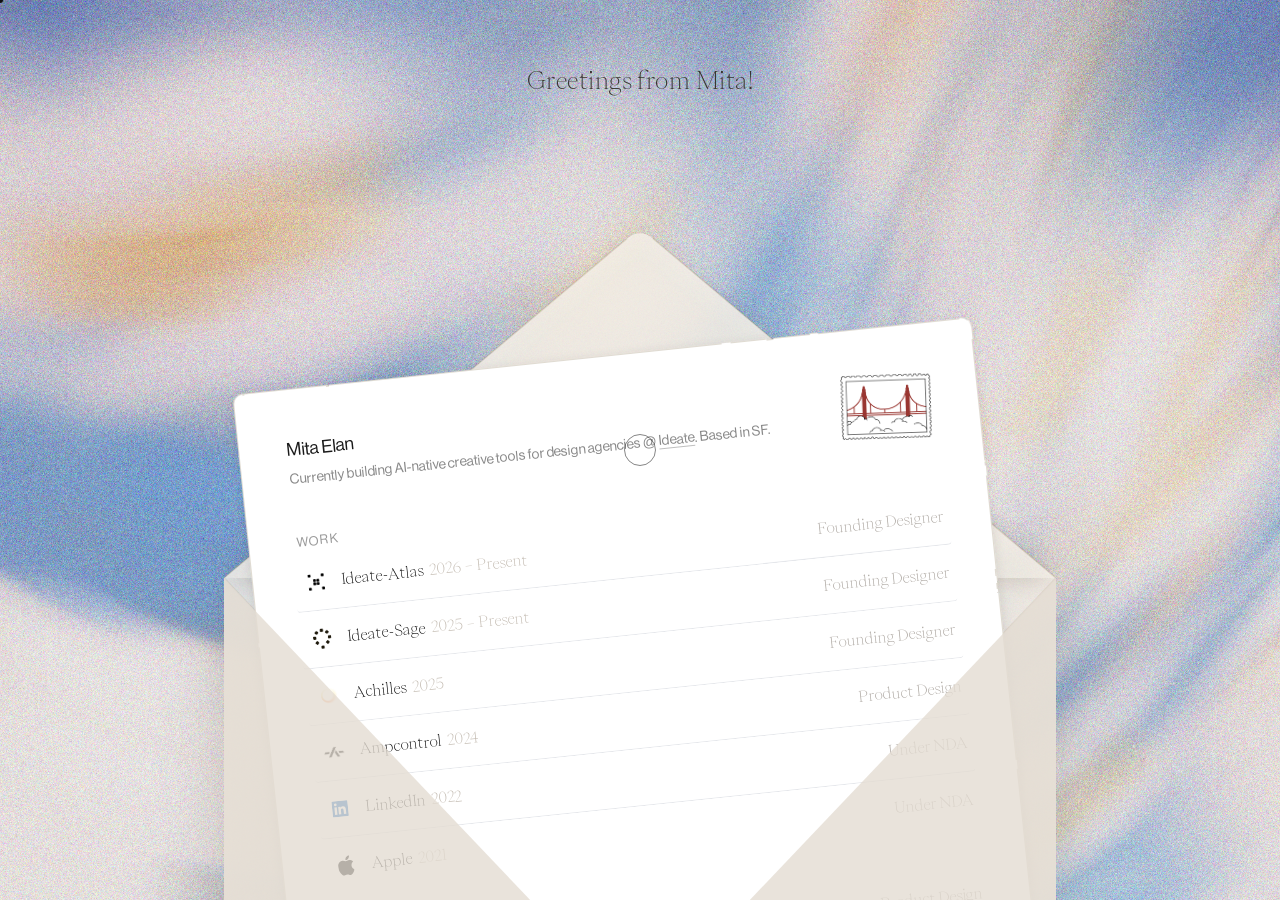
==== commit 40742b0c: "Launch new portfolio" ====
--- a/index.html
+++ b/index.html
@@ -4,92 +4,29 @@
   <meta charset="UTF-8">
   <meta name="viewport" content="width=device-width, initial-scale=1.0">
   <title>Mita Elan</title>
-  <link rel="stylesheet" href="styles.css?v=10">
-  <link rel="stylesheet" href="minimal.css?v=11">
+  <link rel="preconnect" href="https://fonts.googleapis.com">
+  <link rel="preconnect" href="https://fonts.gstatic.com" crossorigin>
+  <link href="https://fonts.googleapis.com/css2?family=Inter:wght@400;500;600;700&display=swap" rel="stylesheet">
+  <link rel="stylesheet" href="styles.css?v=20260930i">
 </head>
 <body>
   <div class="cursor-dot" id="cursorDot">Explore</div>
   <div class="cursor-ring" id="cursorRing"></div>
 
-  <!-- Hidden stub so postcard JS doesn't throw -->
-  <div id="postcard" style="display:none"></div>
-
-  <!-- Minimal homepage -->
-  <div class="min-wrap">
-
-    <!-- Left: name, about, more info — sticky -->
-    <div class="min-left">
-
-      <nav class="min-nav">
-        <span class="min-logo">Mita Elan</span>
-        <span class="min-time live-time-el"></span>
-      </nav>
-
-      <section class="min-about">
-        <p class="min-section-label">About</p>
-        <p>I'm a product designer and builder exploring emerging interfaces, creative tools, and playful systems for learning and mindfulness. Currently building AI design tools for design teams at Ideate. I specialize in product strategy, systems thinking, and rapidly prototyping ideas across Figma and code.<br><br>Open to new roles in health tech, consumer apps, and AI-native products.</p>
-      </section>
-
-      <footer class="min-footer">
-        <p class="min-section-label">More Info</p>
-        <a href="about.html" class="min-footer-link min-footer-about">More about me ↗</a>
-        <div class="min-footer-contact">
-          <a href="mailto:mitaelan07@gmail.com" class="min-footer-link">mitaelan07@gmail.com</a>
-          <a href="https://www.linkedin.com/in/madhumita-elan-441276175/" target="_blank" rel="noopener" class="min-footer-link min-footer-linkedin" aria-label="LinkedIn">
-            <svg width="16" height="16" viewBox="0 0 24 24" xmlns="http://www.w3.org/2000/svg" fill="#111"><path d="M20.447 20.452h-3.554v-5.569c0-1.328-.027-3.037-1.852-3.037-1.853 0-2.136 1.445-2.136 2.939v5.667H9.351V9h3.414v1.561h.046c.477-.9 1.637-1.85 3.37-1.85 3.601 0 4.267 2.37 4.267 5.455v6.286zM5.337 7.433a2.062 2.062 0 0 1-2.063-2.065 2.064 2.064 0 1 1 2.063 2.065zm1.782 13.019H3.555V9h3.564v11.452zM22.225 0H1.771C.792 0 0 .774 0 1.729v20.542C0 23.227.792 24 1.771 24h20.451C23.2 24 24 23.227 24 22.271V1.729C24 .774 23.2 0 22.222 0h.003z"/></svg>
-          </a>
-        </div>
-        <div class="min-footer-bottom">
-          <span>© Mita Elan 2026</span>
-          <span class="min-footer-updated">Last updated May 2026</span>
-        </div>
-      </footer>
-
-    </div><!-- /.min-left -->
-
-    <!-- Right: projects — scrollable -->
-    <div class="min-right">
-
-      <section class="min-work">
-        <p class="min-section-label">Work</p>
-
-        <div class="min-project work-row" data-card="card-3">
-          <div class="min-project-thumb" style="background-image: url('sage background.png');">
-            <img src="sage hero image.png" alt="Ideate Sage">
-          </div>
-          <div class="min-project-row">
-            <span class="min-project-title">Ideate — Sage</span>
-            <span class="min-project-desc">An AI assistant embedded in the design workflow</span>
-          </div>
-        </div>
-
-        <div class="min-project work-row" data-card="card-1">
-          <div class="min-project-thumb" style="background-image: url('Synthesis hero image.png');"></div>
-          <div class="min-project-row">
-            <span class="min-project-title">Ideate — Synthesis</span>
-            <span class="min-project-desc">Turning moodboarding into collaborative decision-making</span>
-          </div>
-        </div>
-
-        <div class="min-project work-row" data-card="card-4">
-          <div class="min-project-thumb" style="background-image: url('achilles background.png');">
-            <img src="aAchilles Hero Image.png" alt="Achilles">
-          </div>
-          <div class="min-project-row">
-            <span class="min-project-title">Achilles</span>
-            <span class="min-project-desc">AI coaching for runners, personalized to your data</span>
-          </div>
-        </div>
-
-
-      </section>
-
-    </div><!-- /.min-right -->
-
-  </div><!-- /.min-wrap -->
-
-  <!-- Hidden elements required by JS -->
-  <div class="env-page" style="display:none">
+  <div class="work-preview" id="workPreview"></div>
+
+  <!-- Torn edge filter definition -->
+  <svg style="position:absolute;width:0;height:0;overflow:hidden" aria-hidden="true">
+    <defs>
+      <filter id="torn-edge" x="-4%" y="-4%" width="108%" height="108%">
+        <feTurbulence type="fractalNoise" baseFrequency="0.025" numOctaves="4" seed="3" result="noise"/>
+        <feDisplacementMap in="SourceGraphic" in2="noise" scale="2.5" xChannelSelector="R" yChannelSelector="G"/>
+      </filter>
+    </defs>
+  </svg>
+
+  <!-- Envelope Homepage -->
+  <div class="env-page">
 
 <p class="env-headline">Greetings from Mita!</p>
 
@@ -103,63 +40,77 @@
           <div class="postcard-front">
             <div class="postcard-body">
 
-              <!-- Left: photo + address + message -->
-              <div class="postcard-left">
-                <div class="pc-photo">
-                  <div class="pc-photo-inner">
-                    <img src="Profile pic.png" alt="Mita" draggable="false">
-                  </div>
-                </div>
-                <p class="pc-message">Thanks for stopping by! I design AI-native products. Based in SF, looking for my next role. Let's talk.</p>
-              </div>
-
-              <!-- Vertical divider -->
-              <div class="postcard-divider-v"></div>
-
               <!-- Right: name + stamp + work list -->
               <div class="postcard-right">
-                <div class="pc-name-row">
-                  <div>
-                    <span class="postcard-name">Mita Elan</span>
-                    <p class="postcard-intro">Currently designing at Ideate.<br>Previously @ Apple &amp; LinkedIn</p>
+                <div class="profile-content">
+
+                  <div class="pc-name-row">
+                    <div class="pc-intro">
+                      <span class="postcard-name">Mita Elan</span>
+                      <p class="postcard-intro">Currently building AI-native creative tools for design agencies @ <a class="postcard-link" href="https://ideatebetter.com/" target="_blank" rel="noopener noreferrer">Ideate</a>. Based in SF.</p>
+                      <div class="postcard-bio">
+                        <p>Previously, I designed at <a class="postcard-link" href="https://www.apple.com/" target="_blank" rel="noopener noreferrer">Apple</a> and <a class="postcard-link" href="https://www.linkedin.com/feed/" target="_blank" rel="noopener noreferrer">LinkedIn</a> and worked across early stage startups in climate tech and health tech. I'm also an ex-founder and have been part of accelerator programs at Princeton's eLab and Cornell.</p>
+                        <p>I'm drawn to emerging interfaces, wearables, health tech, and consumer apps, and I love rapidly prototyping across design and code to bring abstract ideas to life. I'm looking for my next role - you can reach me at <a class="postcard-link" href="https://mail.google.com/mail/?view=cm&amp;fs=1&amp;to=mitaelan07@gmail.com" target="_blank" rel="noopener noreferrer">mitaelan07@gmail.com</a> or <a class="postcard-link" href="https://www.linkedin.com/in/madhumita-elan-441276175/" target="_blank" rel="noopener noreferrer">@madhumita.elan</a>.</p>
+                      </div>
+                    </div>
+                    <div class="stamp-box"><img src="stamp.png" alt="San Francisco stamp" class="stamp-img"></div>
                   </div>
-                  <div class="stamp-box"></div>
-                </div>
-
-                <div class="postcard-divider"></div>
-                <span class="work-label">Work</span>
-
-                <div class="work-list">
-
-                  <div class="work-row" data-card="card-3">
-                    <img src="sage icon.png" alt="" class="work-icon" draggable="false">
-                    <span class="work-name-group"><span class="work-title">Ideate-Sage</span><span class="work-year">2026 – Present</span></span>
-                    <span class="work-role">Founding Designer</span>
+
+                  <span class="work-label">Work</span>
+
+                  <div class="work-list">
+
+                    <div class="work-row" data-card="card-10">
+                      <span class="work-icon-box"><img src="Atlas_LogoMark_.png" alt="" class="work-icon work-icon--atlas" draggable="false"></span>
+                      <span class="work-name-group"><span class="work-title">Ideate-Atlas</span><span class="work-year">2026 – Present</span></span>
+                      <span class="work-role">Founding Designer</span>
+                    </div>
+
+                    <div class="work-row" data-card="card-3">
+                      <span class="work-icon-box"><img src="sage icon.png" alt="" class="work-icon" draggable="false"></span>
+                      <span class="work-name-group"><span class="work-title">Ideate-Sage</span><span class="work-year">2025 – Present</span></span>
+                      <span class="work-role">Founding Designer</span>
+                    </div>
+
+                    <div class="work-row" data-card="card-4">
+                      <span class="work-icon-box"><img src="Achilles Icon.png" alt="" class="work-icon" draggable="false"></span>
+                      <span class="work-name-group"><span class="work-title">Achilles</span><span class="work-year">2025</span></span>
+                      <span class="work-role">Founding Designer</span>
+                    </div>
+
+                    <div class="work-row" data-card="card-2">
+                      <span class="work-icon-box"><img src="ampcontrol_io_logo 1.png" alt="" class="work-icon" draggable="false"></span>
+                      <span class="work-name-group"><span class="work-title">Ampcontrol</span><span class="work-year">2024</span></span>
+                      <span class="work-role">Product Design</span>
+                    </div>
+
+                    <div class="work-row" data-card="card-9">
+                      <span class="work-icon-box"><svg width="15" height="15" viewBox="0 0 24 24" class="work-icon work-icon--svg" xmlns="http://www.w3.org/2000/svg"><path d="M20.447 20.452h-3.554v-5.569c0-1.328-.027-3.037-1.852-3.037-1.853 0-2.136 1.445-2.136 2.939v5.667H9.351V9h3.414v1.561h.046c.477-.9 1.637-1.85 3.37-1.85 3.601 0 4.267 2.37 4.267 5.455v6.286zM5.337 7.433a2.062 2.062 0 0 1-2.063-2.065 2.064 2.064 0 1 1 2.063 2.065zm1.782 13.019H3.555V9h3.564v11.452zM22.225 0H1.771C.792 0 0 .774 0 1.729v20.542C0 23.227.792 24 1.771 24h20.451C23.2 24 24 23.227 24 22.271V1.729C24 .774 23.2 0 22.222 0h.003z" fill="#0a66c2"/></svg></span>
+                      <span class="work-name-group"><span class="work-title">LinkedIn</span><span class="work-year">2022</span></span>
+                      <span class="work-role">Under NDA</span>
+                    </div>
+
+                    <div class="work-row" data-card="card-8">
+                      <span class="work-icon-box"><img src="Apple_logo_black.svg" alt="" class="work-icon" draggable="false"></span>
+                      <span class="work-name-group"><span class="work-title">Apple</span><span class="work-year">2021</span></span>
+                      <span class="work-role">Under NDA</span>
+                    </div>
+
                   </div>
 
-                  <div class="work-row" data-card="card-1">
-                    <img src="Synthesis_Logo.png" alt="" class="work-icon" draggable="false">
-                    <span class="work-name-group"><span class="work-title">Ideate-Synthesis</span><span class="work-year">2025 – Present</span></span>
-                    <span class="work-role">Founding Designer</span>
+                  <span class="work-label">Experiments</span>
+
+                  <div class="work-list experiment-list">
+
+                    <div class="experiment-row" data-card="card-12">
+                      <span class="work-icon-box"><img src="PTPAL icon.png" alt="" class="work-icon" draggable="false"></span>
+                      <span class="work-name-group"><span class="work-title">PTPAL</span><span class="work-year">2024</span></span>
+                      <span class="work-role">Product Design</span>
+                    </div>
+
                   </div>
 
-                  <div class="work-row" data-card="card-4">
-                    <img src="Achilles Icon.png" alt="" class="work-icon" draggable="false">
-                    <span class="work-name-group"><span class="work-title">Achilles</span><span class="work-year">2025</span></span>
-                    <span class="work-role">Founding Designer</span>
-                  </div>
-
-                  <div class="work-row" data-card="card-9">
-                    <svg width="15" height="15" viewBox="0 0 24 24" class="work-icon work-icon--svg" xmlns="http://www.w3.org/2000/svg"><path d="M20.447 20.452h-3.554v-5.569c0-1.328-.027-3.037-1.852-3.037-1.853 0-2.136 1.445-2.136 2.939v5.667H9.351V9h3.414v1.561h.046c.477-.9 1.637-1.85 3.37-1.85 3.601 0 4.267 2.37 4.267 5.455v6.286zM5.337 7.433a2.062 2.062 0 0 1-2.063-2.065 2.064 2.064 0 1 1 2.063 2.065zm1.782 13.019H3.555V9h3.564v11.452zM22.225 0H1.771C.792 0 0 .774 0 1.729v20.542C0 23.227.792 24 1.771 24h20.451C23.2 24 24 23.227 24 22.271V1.729C24 .774 23.2 0 22.222 0h.003z" fill="#0a66c2"/></svg>
-                    <span class="work-name-group"><span class="work-title">LinkedIn</span><span class="work-year">2022</span></span>
-                    <span class="work-role">Growth Design</span>
-                  </div>
-
-                  <div class="work-row" data-card="card-8">
-                    <svg width="13" height="15" viewBox="0 0 814 1000" class="work-icon work-icon--svg" xmlns="http://www.w3.org/2000/svg"><path d="M788.1 340.9c-5.8 4.5-108.2 62.2-108.2 190.5 0 148.4 130.3 200.9 134.2 202.2-.6 3.2-20.7 71.9-68.7 141.9-42.8 61.6-87.5 123.1-155.5 123.1s-85.5-39.5-164-39.5c-76 0-103.7 40.8-165.9 40.8s-105-57.8-155.5-127.4C46 491.3 8.5 357.9 8.5 226.3c0-86.1 16.9-170.2 52.4-242.1C109.5-105.5 195.2-160 289.7-160c74.2 0 133.8 50.8 177.7 50.8 42 0 109.6-53.5 193.5-53.5 34.4 0 130.9 3.2 198.5 98.5zm-234-181.5c35.8-43.8 61.5-104.4 61.5-165s-1.9-12.5-3.2-17.5c-57.8 2-126.5 38.5-168.5 87.3-33.2 37.5-61.5 97.4-61.5 160 0 6.4 1.3 12.8 1.9 14.5 3.2.6 8.4 1.3 13.6 1.3 51.6 0 115.3-35.2 156.2-80.6z" fill="currentColor"/></svg>
-                    <span class="work-name-group"><span class="work-title">Apple</span><span class="work-year">2021</span></span>
-                    <span class="work-role">UX Research + Design</span>
-                  </div>
+                  <p class="postcard-footer">Designed and built by Mita Elan, fueled by lots of coffee and Claude tokens. &copy; 2026</p>
 
                 </div>
               </div>
@@ -167,13 +118,14 @@
             </div>
           </div>
 
-          <!-- Back face -->
-          <div class="postcard-back">
-            <img src="postcard back.png" alt="Postcard back" draggable="false">
-          </div>
-
         </div>
       </div>
+
+      <button class="postcard-compress" id="postcardCompress" aria-label="Compress">
+        <svg width="14" height="14" viewBox="0 0 24 24" fill="none" stroke="currentColor" stroke-width="1.75" stroke-linecap="round" stroke-linejoin="round">
+          <path d="M15 9 20 4M15 9h4M15 9V5M9 15 4 20M9 15H5M9 15v4"/>
+        </svg>
+      </button>
 
       <!-- Open flap — triangle pointing up, sits above card -->
       <div class="env-flap">
@@ -290,23 +242,9 @@
   <!-- Project detail modal -->
   <div class="project-detail-overlay" id="projectDetailOverlay">
     <div class="project-detail-modal">
-      <button class="project-detail-expand" id="projectDetailExpand" aria-label="Expand">
-        <svg width="12" height="12" viewBox="0 0 12 12" fill="none" stroke="currentColor" stroke-width="1.5" stroke-linecap="round">
-          <path d="M1 5V1h4M11 7v4H7M1 5l4-4M11 7l-4 4"/>
-        </svg>
-      </button>
       <button class="project-detail-close" id="projectDetailClose" aria-label="Close">✕</button>
       <div class="project-detail-image" id="projectDetailImage"></div>
       <div class="project-detail-body">
-
-        <!-- Global nav for all case study pages -->
-        <nav class="cs-modal-nav">
-          <span class="min-logo">Mita Elan</span>
-          <span class="min-time live-time-el"></span>
-        </nav>
-
-        <!-- Hero image (mirrors homepage thumbnail) -->
-        <div id="projectDetailHero" class="cs-modal-hero"></div>
 
         <!-- Custom content slot (used for template-based projects like IDEATE) -->
         <div id="projectDetailCustom" style="display:none"></div>
@@ -375,15 +313,23 @@
 
   <!-- ACHILLES case study template -->
   <template id="achilles-content">
-    <div class="cs-wrap">
+    <div class="cs-wrap atlas-v2">
 
       <!-- Left scroll-spy nav -->
       <nav class="cs-sidenav" aria-label="Page sections">
-        <a class="cs-nav-item" data-target="achilles-overview">Overview</a>
-        <a class="cs-nav-item" data-target="achilles-impact">Impact</a>
-        <a class="cs-nav-item" data-target="achilles-mission">Mission</a>
-        <a class="cs-nav-item" data-target="achilles-solutions">Solutions</a>
-        <a class="cs-nav-item" data-target="achilles-reflections">Reflections</a>
+        <a href="#" class="atlas-back-link atlas-eyebrow" data-atlas-back>← Back</a>
+        <div class="atlas-nav-items">
+          <a class="cs-nav-item" data-target="achilles-overview">Overview</a>
+          <a class="cs-nav-item" data-target="achilles-problem">Problem</a>
+          <a class="cs-nav-item" data-target="achilles-solution-statement">Solution</a>
+          <a class="cs-nav-item" data-target="achilles-impact">Impact</a>
+          <a class="cs-nav-item" data-target="achilles-initial-ideas">Where We Started</a>
+          <a class="cs-nav-item" data-target="achilles-research-discovery">Research Discovery</a>
+          <a class="cs-nav-item" data-target="achilles-insight-structure">The Insight Structure</a>
+          <a class="cs-nav-item" data-target="achilles-finding-testers">Finding Testers</a>
+          <a class="cs-nav-item" data-target="achilles-no-wearables">Designing Without Wearables</a>
+          <a class="cs-nav-item" data-target="achilles-reflections">Reflections</a>
+        </div>
       </nav>
 
       <!-- Main content -->
@@ -391,93 +337,189 @@
 
         <!-- Overview -->
         <div id="achilles-overview" class="cs-header">
-          <img src="Achilles Icon.png" alt="Achilles logo" class="cs-product-logo">
-          <div class="cs-header-row">
-            <div class="cs-header-left">
-              <p class="cs-title">Achilles</p>
-              <p class="cs-subtitle" style="color:#000;">Give every runner access to coaching that actually adapts to them — turning biometric data, injury history, and how you feel on any given day into guidance that gets smarter over time.</p>
-            </div>
-            <div class="cs-header-meta">
-              <div class="cs-meta-block">
-                <span class="cs-meta-label cs-meta-label--title">Team</span>
-                <span class="cs-meta-value">1 Designer (Me)<br>CEO<br>CTO</span>
-              </div>
-              <div class="cs-meta-block">
-                <span class="cs-meta-label cs-meta-label--title">Timeline</span>
-                <span class="cs-meta-value">March 2025 – July 2025<br>Freelance</span>
-              </div>
-            </div>
-          </div>
-        </div>
-
-        <!-- Impact -->
-        <section id="achilles-impact" class="cs-section">
-          <span class="cs-label">Impact</span>
-          <div class="cs-impact-list">
-            <p class="cs-impact-item"><strong>50</strong> runners onboarded across NYC run club beta</p>
-            <p class="cs-impact-item"><strong>30%</strong> of beta users returned weekly for insights and recommendations</p>
-          </div>
+          <div class="atlas-breadcrumb-row">
+            <span class="atlas-eyebrow">Achilles • March 2025 – July 2025</span>
+          </div>
+          <h1 class="atlas-hero-title">Coaching That Adapts to<br>Every Runner</h1>
+          <div class="cs-video-wrap" style="margin-bottom: 2.5rem; border-radius: 16px; overflow: hidden; padding: 0; aspect-ratio: 3 / 2; background-image: url('achilles background.png'); background-size: cover; background-position: center; position: relative;">
+            <img src="aAchilles Hero Image.png" alt="Achilles" style="position: absolute; top: 50%; left: 50%; transform: translate(-50%, -50%); max-width: 80%; max-height: 80%; object-fit: contain;">
+          </div>
+          <div class="atlas-meta-bar atlas-meta-bar--spread">
+            <div class="atlas-meta-field">
+              <span class="atlas-eyebrow">Role</span>
+              <span class="atlas-meta-value">Founding Product<br>Designer</span>
+            </div>
+            <div class="atlas-meta-field">
+              <span class="atlas-eyebrow">Timeline</span>
+              <span class="atlas-meta-value">March 2025 – July 2025<br>Freelance</span>
+            </div>
+            <div class="atlas-meta-field">
+              <span class="atlas-eyebrow">Team</span>
+              <span class="atlas-meta-value">1 Designer (Me)<br>CEO<br>CTO</span>
+            </div>
+            <div class="atlas-meta-field">
+              <span class="atlas-eyebrow">Skills</span>
+              <span class="atlas-meta-value">User Research<br>Motion Design<br>Product Design<br>Product Strategy</span>
+            </div>
+          </div>
+        </div>
+
+        <!-- Problem statement -->
+        <section id="achilles-problem" class="cs-section">
+          <h3 class="cs-solution-title">50% of runners get injured each year. Most are training alone off a generic PDF, with no one to interpret or personalize it for them. At the same time, they have more wearable data than ever — pace, heart rate, sleep — but little of it gets translated into how to actually improve performance and recovery.</h3>
+        </section>
+
+        <!-- Solution statement -->
+        <section id="achilles-solution-statement" class="cs-section">
+          <span class="cs-label">Solution</span>
+          <h3 class="cs-solution-title">An AI coach that builds personalized programming, interprets your data — including wearable metrics — and knows when to speak up, when to ask how you're feeling, and when to adjust your plan accordingly.</h3>
         </section>
 
         <!-- Section divider -->
-        <div class="cs-divider"><span>Background</span></div>
-
-        <!-- Background -->
-        <section id="achilles-mission" class="cs-section">
-          <span class="cs-label">Background</span>
-          <p class="cs-body" style="color:#000;">Half marathon finishers are up 20.9% year-on-year and Gen Z is the fastest-growing demographic. But 57.6% of runners sustain an injury within their first 1,000km — novice runners at 2.3x the rate of experienced ones.</p>
-          <p class="cs-body" style="color:#000;">Most are going it alone. They sign up for a race, get a generic PDF, and figure out the rest themselves. Good coaching exists but it's expensive and out of reach for most.</p>
-          <p class="cs-body" style="color:#000;">Achilles was built to close that gap.</p>
-        </section>
-
-
-        <!-- The Design Challenge -->
-        <section class="cs-section">
-          <span class="cs-label">The Design Challenge</span>
-          <p class="cs-body" style="color:#000;">A hard question emerged: what does it actually take to make data feel like coaching?</p>
-          <div style="display:flex; gap:3rem; align-items:flex-start; margin-top:2.5rem; margin-bottom:2.5rem;">
-            <div style="flex:1;">
-              <p class="cs-body" style="color:#000;"><strong>What we didn't want</strong><br>Just a dashboard that showed you numbers.<br>AI that completely replaces the need for coaches.</p>
-            </div>
-            <div style="flex:1;">
-              <p class="cs-body" style="color:#000;"><strong>What we wanted</strong><br>A coach that interprets your data — and knows when to speak up and when to ask a question.</p>
-            </div>
-          </div>
-          <p class="cs-body" style="color:#000;">Designing Achilles meant solving that problem across every touchpoint: how you get started, how your plan is built, how the system learns from your runs, and how it talks to you about what it finds.</p>
-        </section>
-
-        <!-- Section divider -->
-        <div class="cs-divider"><span>Solutions</span></div>
+        <div class="cs-divider"><span>Key Touchpoints</span></div>
 
         <!-- Solutions -->
         <section id="achilles-solutions" class="cs-section">
-          <div class="cs-solution">
-            <span class="cs-label">From generic plan to personalized program</span>
-            <h3 class="cs-solution-title">Getting Started</h3>
-            <p class="cs-body" style="color:#000;">Most runners start with a generic PDF — mileage targets with no context for how to execute them. Achilles transforms that plan into a structured week-by-week program with real workouts and personalized pace targets. Not just '6 miles tempo run' — but exactly how to run it, and at what pace, to hit their goal.</p>
-            <div class="cs-video-wrap">
-              <video src="Getting Started-Achilles.mov" autoplay muted loop playsinline></video>
-            </div>
-          </div>
-
-          <div class="cs-solution">
-            <span class="cs-label">Knowing what to say — and when not to</span>
+          <!-- Previous touchpoints (hidden for now, may bring back later)
+          <div class="cs-solution">
+            <h3 class="cs-solution-title">From generic plan to personalized program</h3>
+            <p class="cs-body">Most runners start with a generic PDF — mileage targets with no context for how to execute them. Achilles transforms that plan into a structured week-by-week program with real workouts and personalized pace targets. Not just '6 miles tempo run' — but exactly how to run it, and at what pace, to hit their goal.</p>
+            <div class="cs-video-wrap">
+              <video src="Getting Started-Achilles.mp4?v=20260914" style="clip-path: inset(20px);" autoplay muted loop playsinline></video>
+            </div>
+          </div>
+
+          <div class="cs-solution">
             <h3 class="cs-solution-title">The Insight System</h3>
-            <p class="cs-body" style="color:#000;">An insight isn't a data point — it's the connection between two things a runner couldn't make themselves. Slower pace + 88°F outside = not a fitness drop. Heart rate spike + three hard days = accumulated fatigue. When the system has enough signal, it surfaces the insight. When it doesn't, it asks. The coach never guesses.</p>
-            <div class="cs-video-wrap">
-              <video src="Insights-Achilles.mov" autoplay muted loop playsinline></video>
-            </div>
-          </div>
-
-          <div class="cs-solution">
-            <span class="cs-label">Proactive care, not reactive damage control</span>
-            <h3 class="cs-solution-title">Injury and Plan Adjustment</h3>
-            <p class="cs-body" style="color:#000;">Injury is the moment a runner most needs support — and when a system can lose their trust fastest if it gets it wrong. Achilles draws on effort ratings, wearable data, and training load to catch warning signs early. And it remembers — if a runner had a prior injury and mileage spikes, it checks in. Not as a notification, but as a conversation.</p>
-            <div class="cs-video-wrap">
-              <video src="Injury-Achilles.mov" autoplay muted loop playsinline></video>
-            </div>
-            <p class="cs-body" style="color:#000; margin-top: 2rem;">When an injury is flagged, Achilles presents options — a few ways to adjust, with a clear recommendation. The runner chooses, the plan updates automatically. The system errs toward caution, but never takes the decision away from the runner.</p>
-          </div>
+            <p class="cs-body">An insight isn't a data point — it's the connection between two things a runner couldn't make themselves. Slower pace + 88°F outside = not a fitness drop. Heart rate spike + three hard days = accumulated fatigue. When the system has enough signal, it surfaces the insight. When it doesn't, it asks. The coach never guesses.</p>
+            <div class="cs-video-wrap">
+              <video src="Insights-Achilles.mp4?v=20260914" style="clip-path: inset(20px);" autoplay muted loop playsinline></video>
+            </div>
+          </div>
+
+          <div class="cs-solution">
+            <h3 class="cs-solution-title">Considering Injuries and Plan Adjustments</h3>
+            <p class="cs-body">Injury is the moment a runner most needs support — and when a system can lose their trust fastest if it gets it wrong. Achilles draws on effort ratings, wearable data, and training load to catch warning signs early. And it remembers — if a runner had a prior injury and mileage spikes, it checks in. Not as a notification, but as a conversation.</p>
+            <div class="cs-video-wrap">
+              <video src="Injury-Achilles.mp4?v=20260914" style="clip-path: inset(20px);" autoplay muted loop playsinline></video>
+            </div>
+            <p class="cs-body" style="margin-top: 2rem;">When an injury is flagged, Achilles presents options — a few ways to adjust, with a clear recommendation. The runner chooses, the plan updates automatically. The system errs toward caution, but never takes the decision away from the runner.</p>
+          </div>
+          -->
+
+          <div class="cs-solution">
+            <h3 class="cs-solution-title">Onboarding</h3>
+            <p class="cs-body">Most training apps ask a runner to answer a dozen questions before they see any value. Achilles gets them from account creation to their first real interaction fast, saving deeper personalization for once they're already in motion.</p>
+            <div class="cs-video-wrap">
+              <video src="Achilles-Setup.mp4?v=20260919" style="clip-path: inset(20px 140px);" autoplay muted loop playsinline></video>
+            </div>
+          </div>
+
+          <div class="cs-solution" style="margin-top: 3.5rem;">
+            <h3 class="cs-solution-title">Training Hub: From a Generic PDF to a Real Plan</h3>
+            <p class="cs-body">Most runners already have a plan — a coach's PDF, a template — they just can't act on it day to day. The Training Hub parses what they upload into a structured week, with today's workout front and center.</p>
+            <div class="cs-video-wrap">
+              <video src="Achilles-Training hub.mp4?v=20260919" style="clip-path: inset(20px 140px);" autoplay muted loop playsinline></video>
+            </div>
+          </div>
+
+          <div class="cs-solution" style="margin-top: 3.5rem;">
+            <h3 class="cs-solution-title">Daily Insights: Feedback That Actually Goes Somewhere</h3>
+            <p class="cs-body">Rating a workout shouldn't be a one-way action. Every rating feeds directly into the next insight or adjustment, so a runner can see their feedback actually shape their plan, not disappear into a log no one reads.</p>
+            <div class="cs-video-wrap">
+              <video src="Achilles-Daily Insights.mp4?v=20260919" style="clip-path: inset(20px 140px);" autoplay muted loop playsinline></video>
+            </div>
+          </div>
+
+          <div class="cs-solution" style="margin-top: 3.5rem;">
+            <h3 class="cs-solution-title">Coach: A Place to Ask, Not Just Be Told</h3>
+            <p class="cs-body">Insights and plans only go so far without room for a runner to ask why, or push back. Coach is where a runner can question a recommendation, report how they're feeling, or dig into a data point directly — the same way they would with a real coach.</p>
+            <div class="cs-video-wrap">
+              <video src="Achilles-Coach.mp4?v=20260919" style="clip-path: inset(20px 140px);" autoplay muted loop playsinline></video>
+            </div>
+          </div>
+
+          <div class="cs-solution" style="margin-top: 3.5rem;">
+            <h3 class="cs-solution-title">Stats: Progress You Can Actually See</h3>
+            <p class="cs-body">Personal bests, training volume, and countdown-to-race context, all in one view — so improvement isn't just implied by the plan working, it's visible.</p>
+            <div class="cs-video-wrap">
+              <img src="Achilles-Stats.png?v=20260919" alt="Stats: Progress You Can Actually See" style="width: 100%; max-height: 680px; border-radius: 8px; display: block; object-fit: contain; transform: scale(0.92); transform-origin: center;">
+            </div>
+          </div>
+        </section>
+
+        <!-- Section divider -->
+        <div class="cs-divider"><span>Impact</span></div>
+
+        <!-- Impact -->
+        <section id="achilles-impact" class="cs-section" style="padding-top: 2rem; padding-bottom: 2rem;">
+          <div class="atlas-stat-grid">
+            <div class="atlas-stat-block">
+              <span class="atlas-stat-number">50</span>
+              <span class="atlas-stat-label">runners onboarded across NYC run club beta</span>
+            </div>
+            <div class="atlas-stat-block">
+              <span class="atlas-stat-number">30%</span>
+              <span class="atlas-stat-label">of beta users returned weekly for insights and recommendations</span>
+            </div>
+          </div>
+        </section>
+
+        <!-- Section divider -->
+        <div class="cs-divider"><span>How I Got Here</span></div>
+
+        <!-- Where We Started -->
+        <section id="achilles-initial-ideas" class="cs-section" style="margin-bottom: 9rem;">
+          <span class="cs-label">Initial brainstorming</span>
+          <h3 class="cs-solution-title">Where We Started: Voice AI Coaching</h3>
+          <div class="cs-video-wrap">
+            <video src="Achilles-VoiceAI.mp4?v=20260922b" style="clip-path: inset(20px 200px);" controls loop playsinline data-scroll-autoplay></video>
+          </div>
+          <p class="cs-body" style="margin-top: 2rem;">We initially considered voice AI coaching, thinking it could create a more interactive experience closer to an in-person coach — and Apple announcing Workout Buddy (WWDC 2025) partway through our build seemed to back that up, though even Apple framed it as motivation, not real coaching.</p>
+          <h3 class="cs-solution-title" style="margin-top: 2.5rem;">Animation Explorations</h3>
+          <div class="cs-two-col" style="margin-top: 1.25rem;">
+            <div class="cs-video-wrap" style="padding: 20px; box-sizing: border-box;">
+              <video src="Achilles Voice AI ex1.mp4?v=20260922" autoplay muted loop playsinline></video>
+            </div>
+            <div class="cs-video-wrap" style="padding: 20px; box-sizing: border-box;">
+              <video src="Achilles Voice AI ex2.mp4?v=20260922" autoplay muted loop playsinline></video>
+            </div>
+          </div>
+        </section>
+
+        <!-- Research Discovery -->
+        <section id="achilles-research-discovery" class="cs-section" style="margin-top: 9rem;">
+          <h3 class="cs-solution-title">But our initial survey discovered: runners didn't want an AI talking to them mid-run, disruptive regardless of framing. What they actually wanted was insight around how to improve performance/recovery after the workout.</h3>
+        </section>
+
+        <!-- Anatomy of an Insight -->
+        <section id="achilles-insight-structure" class="cs-section">
+          <h3 class="cs-solution-title">Considering the Anatomy of an Insight</h3>
+          <div class="cs-img-placeholder" style="border: none;">
+            <img src="Achilles-Anatomy of an Insight.png?v=20260919" alt="Considering the Anatomy of an Insight" style="width: 100%; height: 100%; object-fit: contain;">
+          </div>
+          <p class="cs-body" style="margin-top: 2rem;">Every insight follows the same structure: a signal in the data, domain knowledge connecting it to a cause, and a recommendation tied to both. Slower pace on a hot day isn't a fitness drop, it's a heat effect. A heart rate spike after three hard days isn't random, it's fatigue — but only when there's enough signal to say so with confidence. When there isn't, Achilles doesn't guess. It asks.</p>
+        </section>
+
+        <!-- Finding the Right Testers -->
+        <section id="achilles-finding-testers" class="cs-section">
+          <h3 class="cs-solution-title">Finding the Right Testers</h3>
+          <!-- <div class="cs-img-placeholder"></div> (hidden for now, may bring back later) -->
+          <p class="cs-body" style="margin-top: 2rem;">We went to NYC run clubs directly and recruited runners fitting the exact problem: training for a race, on a generic plan, no coach. That specificity mattered — testing with runners who already had a coach wouldn't have told us whether the coaching held up. 50 signed up for early access and ran a TestFlight beta with real training data — real paces, weather, fatigue, not simulated scenarios.</p>
+        </section>
+
+        <!-- Designing for Runners Without Wearables -->
+        <section id="achilles-no-wearables" class="cs-section">
+          <h3 class="cs-solution-title">Edge Case: Designing for Runners Without Wearables</h3>
+          <div class="cs-two-col" style="margin-top: 1.25rem;">
+            <div class="cs-video-wrap" style="padding: 20px; box-sizing: border-box;">
+              <img src="Achilles-Edgecasept1.png?v=20260922" alt="Edge case, part 1" style="width: 100%; max-height: 680px; object-fit: contain; border-radius: 8px; display: block; transform: scale(0.9); transform-origin: center;">
+            </div>
+            <div class="cs-video-wrap" style="padding: 20px; box-sizing: border-box;">
+              <img src="Achilles-Edgecasept2.png?v=20260922" alt="Edge case, part 2" style="width: 100%; max-height: 680px; object-fit: contain; border-radius: 8px; display: block; transform: scale(0.9); transform-origin: center;">
+            </div>
+          </div>
+          <p class="cs-body" style="margin-top: 2rem;">Not every runner trains with a smartwatch — for many first-time racers, a phone is the only device they have. That meant a chunk of Achilles's richest signal (heart rate, HRV, sleep) didn't exist for them. Rather than guess at fatigue from pace alone, we leaned on what was real: a quick RPE rating and a "how did that feel" after each run. Not as rich as sensor data, but enough for some insights — while staying honest about what wasn't available without a wearable.</p>
         </section>
 
         <!-- Section divider -->
@@ -488,16 +530,16 @@
           <span class="cs-label">Reflections</span>
           <div class="cs-reflections">
             <div class="cs-reflection">
-              <h3 class="cs-reflection-title">Data is only useful when it's interpreted.</h3>
-              <p class="cs-body" style="color:#000;">The design work wasn't adding more numbers — it was figuring out which signal mattered right now, for this person, and saying it in a way that felt like a coach, not a report.</p>
+              <h3 class="cs-solution-title">Data is only useful when it's interpreted.</h3>
+              <p class="cs-body">The design work wasn't adding more numbers — it was figuring out which signal mattered right now, for this person, and saying it in a way that felt like a coach, not a report.</p>
             </div>
             <div class="cs-reflection">
-              <h3 class="cs-reflection-title">The system needs to know its limits.</h3>
-              <p class="cs-body" style="color:#000;">An AI that guesses is worse than one that asks. Every time Achilles didn't have enough context, we designed it to open a conversation instead of fill in the blank. That restraint is what makes the difference between a tool runners trust and one they ignore.</p>
+              <h3 class="cs-solution-title">The system needs to know its limits.</h3>
+              <p class="cs-body">An AI that guesses is worse than one that asks. Every time Achilles didn't have enough context, we designed it to open a conversation instead of fill in the blank. That restraint is what makes the difference between a tool runners trust and one they ignore.</p>
             </div>
             <div class="cs-reflection">
-              <h3 class="cs-reflection-title">Where I'd take it next.</h3>
-              <p class="cs-body" style="color:#000;">Some injuries — the ones runners downplay — need a human in the loop. The next step is connecting runners with real coaches when the system flags something serious enough to warrant it. Not replacing the AI layer, but knowing when to escalate beyond it.</p>
+              <h3 class="cs-solution-title">Where I'd take it next.</h3>
+              <p class="cs-body">Some injuries — the ones runners downplay — need a human in the loop. The next step is connecting runners with real coaches when the system flags something serious enough to warrant it. Not replacing the AI layer, but knowing when to escalate beyond it.</p>
             </div>
           </div>
         </section>
@@ -512,17 +554,244 @@
     </div><!-- /.cs-wrap -->
   </template>
 
+  <!-- AMPCONTROL case study template -->
+  <template id="ampcontrol-content">
+    <div class="cs-wrap atlas-v2">
+
+      <!-- Left scroll-spy nav -->
+      <nav class="cs-sidenav" aria-label="Page sections">
+        <a href="#" class="atlas-back-link atlas-eyebrow" data-atlas-back>← Back</a>
+        <div class="atlas-nav-items">
+          <a class="cs-nav-item" data-target="amp-overview">Overview</a>
+          <a class="cs-nav-item" data-target="amp-problem">Problem</a>
+          <a class="cs-nav-item" data-target="amp-solution-statement">Solution</a>
+          <a class="cs-nav-item" data-target="amp-impact">Impact</a>
+          <a class="cs-nav-item" data-target="amp-design-process">Design Process</a>
+          <a class="cs-nav-item" data-target="amp-reflections">Reflections</a>
+        </div>
+      </nav>
+
+      <!-- Main content -->
+      <div class="cs-content">
+
+        <!-- Overview -->
+        <div id="amp-overview" class="cs-header">
+          <div class="atlas-breadcrumb-row">
+            <span class="atlas-eyebrow">Ampcontrol • Shipped 2024</span>
+          </div>
+          <h1 class="atlas-hero-title">Designing an Energy Management<br>Dashboard to Track and Optimize<br>EV Fleet Operations</h1>
+          <div class="cs-video-wrap" style="margin-bottom: 2.5rem; border-radius: 16px; overflow: hidden; padding: 0; aspect-ratio: 3 / 2; background-image: url('Chaotic Gradients - 98.jpg'); background-size: cover; background-position: center; position: relative;">
+            <img src="ampcontrolheroimage.png" alt="Ampcontrol" style="position: absolute; top: 50%; left: 50%; transform: translate(-50%, -50%); max-width: 80%; max-height: 80%; object-fit: contain; border-radius: 8px;">
+          </div>
+          <div class="atlas-meta-bar atlas-meta-bar--spread">
+            <div class="atlas-meta-field">
+              <span class="atlas-eyebrow">Role</span>
+              <span class="atlas-meta-value">Product Designer</span>
+            </div>
+            <div class="atlas-meta-field">
+              <span class="atlas-eyebrow">Timeline</span>
+              <span class="atlas-meta-value">June – July<br>(5 weeks)</span>
+            </div>
+            <div class="atlas-meta-field">
+              <span class="atlas-eyebrow">Team</span>
+              <span class="atlas-meta-value">1 Designer (Me)<br>1 TPM<br>2 FE Engs<br>1 BE Eng</span>
+            </div>
+            <div class="atlas-meta-field">
+              <span class="atlas-eyebrow">Skills</span>
+              <span class="atlas-meta-value">User Research<br>Product Design</span>
+            </div>
+          </div>
+        </div>
+
+        <!-- Overview statement -->
+        <section id="amp-overview-statement" class="cs-section">
+          <span class="cs-label">Overview</span>
+          <h3 class="cs-solution-title">Ampcontrol is a B2B platform that helps companies that have EV fleets manage their charging infrastructure and energy use, working with operators like WattEV, First Bus, and Revel.</h3>
+          <div class="cs-two-col" style="margin-top: 1.25rem; gap: 20px;">
+            <img src="Ampcontrol-Intropt1.jpg?v=20260923" alt="Ampcontrol overview, part 1" style="width: 100%; height: 320px; object-fit: cover; border-radius: 8px; display: block;">
+            <img src="Ampcontrol-Intropt2.avif?v=20260923" alt="Ampcontrol overview, part 2" style="width: 100%; height: 320px; object-fit: cover; border-radius: 8px; display: block;">
+          </div>
+        </section>
+
+        <!-- Problem statement -->
+        <section id="amp-problem" class="cs-section">
+          <h3 class="cs-solution-title">At the time, EV operators could monitor individual site activity with Ampcontrol, but lacked visibility into operations across their entire org at a glance. Operators had to manually click between screens to triage incoming issues, often missing them or delaying a response — leaving managers reacting to problems instead of catching them early.</h3>
+          <div class="cs-img-placeholder" style="border: none; padding: calc(2rem - 6px); box-sizing: border-box; display: flex; align-items: center; justify-content: center; position: relative; margin-top: 2rem;">
+            <img src="Ampcontroloriginaldashboard.png?v=20260923" alt="Original Ampcontrol dashboard" style="max-width: 100%; max-height: 100%; object-fit: contain; border-radius: 8px;">
+            <span class="cs-body" style="position: absolute; bottom: -8px; right: 16px; font-style: italic; margin-bottom: 0; color: #aaa;">Ampcontrol's original dashboard</span>
+          </div>
+        </section>
+
+        <!-- Solution statement -->
+        <section id="amp-solution-statement" class="cs-section">
+          <span class="cs-label">Solution</span>
+          <h3 class="cs-solution-title">A redesigned landing page that acts as the single source of truth for ground operators — giving them a global view of every site, faster issue detection, and the context to resolve problems without digging across multiple screens.</h3>
+        </section>
+
+        <!-- Section divider -->
+        <div class="cs-divider"><span>Key Touchpoints</span></div>
+
+        <!-- Solutions -->
+        <section id="amp-solutions" class="cs-section">
+          <div class="cs-solution">
+            <h3 class="cs-solution-title">Global Map + List View</h3>
+            <div class="cs-video-wrap">
+              <video src="Ampcontrol-Overviewofassets.mp4?v=20260923" style="clip-path: none; border-radius: 8px;" autoplay muted loop playsinline></video>
+            </div>
+            <p class="cs-body" style="margin-top: 2rem;">A map view providing a global overview of an organization's charging networks with zoom/pan capability, alongside a detailed list view showing power utilization, asset counts, hardware issues, and more for each network.</p>
+          </div>
+
+          <div class="cs-solution">
+            <h3 class="cs-solution-title">Sorting Capability</h3>
+            <div class="cs-video-wrap">
+              <video src="Ampcontrol-Sorting Capability.mp4?v=20260923" style="clip-path: none; border-radius: 8px;" autoplay muted loop playsinline></video>
+            </div>
+            <p class="cs-body" style="margin-top: 2rem;">The ability to sort by issues and alerts relevant to ground operators.</p>
+          </div>
+
+          <div class="cs-solution">
+            <h3 class="cs-solution-title">Info & Asset Tags</h3>
+            <div class="cs-video-wrap">
+              <video src="Ampcontrol-Info & Asset Tags.mp4?v=20260923" style="clip-path: none; border-radius: 8px;" autoplay muted loop playsinline></video>
+            </div>
+            <p class="cs-body" style="margin-top: 2rem;">To simplify complex data presentation, I used icons for clear visual communication and integrated tags in hover and select states for added context — implemented in the list view and map pop-up modals for quick access to vehicle and charger details.</p>
+          </div>
+
+          <div class="cs-solution">
+            <h3 class="cs-solution-title">Alert Queue</h3>
+            <div class="cs-video-wrap">
+              <video src="Ampcontrol-Alert Queue.mp4?v=20260923" style="clip-path: none; border-radius: 8px;" autoplay muted loop playsinline></video>
+            </div>
+            <p class="cs-body" style="margin-top: 2rem;">Operators can track active hardware issues across all sites, view alerts by location, monitor progress, access details, and route issues to the right teams to keep operations running smoothly.</p>
+          </div>
+        </section>
+
+        <!-- Impact -->
+        <section id="amp-impact" class="cs-section">
+          <span class="cs-label">Impact</span>
+          <div class="atlas-stat-grid">
+            <div class="atlas-stat-block">
+              <span class="atlas-stat-number">33%</span>
+              <span class="atlas-stat-label">reduction in charging downtime through improved visibility</span>
+            </div>
+            <div class="atlas-stat-block">
+              <span class="atlas-stat-number">40%</span>
+              <span class="atlas-stat-label">faster hardware issue resolution for ground operators</span>
+            </div>
+            <div class="atlas-stat-block">
+              <span class="atlas-stat-number">30%</span>
+              <span class="atlas-stat-label">increase in customer acquisition</span>
+            </div>
+          </div>
+        </section>
+
+        <!-- Section divider -->
+        <div class="cs-divider"><span>How I Got Here</span></div>
+
+        <!-- Panel interviews -->
+        <section class="cs-section">
+          <span class="cs-label">User Research</span>
+          <p class="cs-body" style="font-size: 0.95rem; font-weight: 300;">I conducted 3 panel interviews with teams using ampcontrol and found that operators want:</p>
+          <div class="cs-two-col" style="margin-top: 2rem;">
+            <div style="display: flex; flex-direction: column; gap: 2rem;">
+              <h3 class="cs-solution-title">1. Real-time visibility into all their charging sites to manage energy consumption and avoid costly overages</h3>
+              <h3 class="cs-solution-title">3. A comprehensive asset overview of vehicles and chargers to predict charging trends, optimize operations, and scale efficiently</h3>
+            </div>
+            <h3 class="cs-solution-title">2. Quickly identify and resolve hardware issues to minimize downtime</h3>
+          </div>
+        </section>
+
+        <!-- Design Explorations -->
+        <section id="amp-design-process" class="cs-section">
+          <span class="cs-label">Design Explorations</span>
+          <h3 class="cs-solution-title">Balancing Critical KPIs Against Limited Screen Real Estate</h3>
+          <p class="cs-body">A key challenge here was selecting the most critical KPIs to help operators quickly assess site performance, while balancing screen real estate between the map and list view — surfacing meaningful insight without overwhelming users.</p>
+          <p class="cs-body" style="margin-top: 1.25rem;">A few iterations that got us there:</p>
+
+          <div class="cs-solution" style="margin-top: 2.5rem;">
+            <h3 class="cs-solution-title">The first version maximized site visibility but stripped away too much</h3>
+            <div class="cs-img-placeholder" style="border: none; display: flex; align-items: center; justify-content: center;">
+              <img src="Ampcontrol-Iteration1.avif?v=20260923" alt="Iteration 1" style="max-width: 100%; max-height: 100%; object-fit: contain; border-radius: 8px;">
+            </div>
+            <p class="cs-body" style="margin-top: 2rem;">A slimmer list view lost key details — operator feedback showed metrics like faulted connectors and trip delays were essential.</p>
+          </div>
+
+          <div class="cs-solution" style="margin-top: 3.5rem;">
+            <h3 class="cs-solution-title">The second version added more data but lost scalability.</h3>
+            <div class="cs-img-placeholder" style="border: none; display: flex; align-items: center; justify-content: center;">
+              <img src="Ampcontrol-Interation2.avif?v=20260923" alt="Iteration 2" style="max-width: 100%; max-height: 100%; object-fit: contain; border-radius: 8px;">
+            </div>
+            <p class="cs-body" style="margin-top: 2rem;">A table format let us show more at once, but testing showed it wasn't scalable and required too much focused reading. Color-coded map assets, meant to help, proved overwhelming without a clear hierarchy.</p>
+          </div>
+
+          <div class="cs-solution" style="margin-top: 3.5rem;">
+            <h3 class="cs-solution-title">The third version was more organized, at the cost of more clicks — a tradeoff we accepted.</h3>
+            <div class="cs-img-placeholder" style="border: none; display: flex; align-items: center; justify-content: center;">
+              <img src="Ampcontrol-Iteration3.avif?v=20260923" alt="Iteration 3" style="max-width: 100%; max-height: 100%; object-fit: contain; border-radius: 8px;">
+            </div>
+            <p class="cs-body" style="margin-top: 2rem;">Splitting data into two pages showed the right amount of info per screen, but required operators to tab between charger and vehicle data. Users wanted everything visible at once — but given our timeline, showing all the necessary data, even split across tabs, mattered more than solving for zero clicks.</p>
+          </div>
+        </section>
+
+        <!-- Design challenge -->
+        <section class="cs-section">
+          <span class="cs-label">Design challenge</span>
+          <h3 class="cs-solution-title">The tradeoff: speed over a rebuild, so I refined Material UI's tokens and components.</h3>
+          <div class="cs-img-placeholder" style="border: none; display: flex; align-items: center; justify-content: center;">
+            <img src="Ampcontrol-v1vs.v2.avif?v=20260924" alt="Ampcontrol v1 vs. v2" style="max-width: 100%; max-height: 100%; object-fit: contain; border-radius: 8px;">
+          </div>
+          <p class="cs-body" style="margin-top: 2rem;">Ampcontrol was built on Material UI for ease of implementation. It wasn't the system I would have chosen, but we didn't have time to rebuild from scratch. I focused on improving color, typography, and details like cards, icons, and dropdowns to raise the level of polish without slowing down engineering.</p>
+        </section>
+
+        <!-- Section divider -->
+        <div class="cs-divider"><span>Reflections</span></div>
+
+        <!-- Reflections -->
+        <section id="amp-reflections" class="cs-section">
+          <span class="cs-label">Reflections</span>
+          <div class="cs-reflections">
+            <div class="cs-reflection">
+              <h3 class="cs-solution-title">What I learned working cross-functionally under a tight timeline</h3>
+              <p class="cs-body">This was a high-impact project I took on early at Ampcontrol, where I learned to collaborate cross-functionally, advocate for design quality, and rapidly iterate, test, and ship.</p>
+            </div>
+            <div class="cs-reflection">
+              <h3 class="cs-solution-title">Features I'd revisit with more time</h3>
+              <p class="cs-body">With more time, I would have explored deprioritized features like long-term charger health analytics, fleet-wide insights, trip feedback, accident prevention, route previews, and proactive tools like charging queues and scheduled maintenance reminders.</p>
+            </div>
+            <div class="cs-reflection">
+              <h3 class="cs-solution-title">Metrics I'd add to track long-term success</h3>
+              <p class="cs-body">I also would have tracked additional success metrics — dashboard usage frequency, on-time trip departure rate, issue detection and resolution time, fleet and asset growth rate — to evaluate long-term success.</p>
+            </div>
+          </div>
+        </section>
+
+        <!-- Closing -->
+        <section class="cs-section cs-closing">
+          <p class="cs-body">This is just a snapshot of the entire design process.<br>Reach out to <span style="font-weight: 500;">mitaelan07@gmail.com</span> for the full story!</p>
+        </section>
+
+
+      </div><!-- /.cs-content -->
+    </div><!-- /.cs-wrap -->
+  </template>
+
   <!-- SAGE case study template -->
   <template id="sage-content">
-    <div class="cs-wrap">
+    <div class="cs-wrap atlas-v2">
 
       <!-- Left scroll-spy nav -->
       <nav class="cs-sidenav" aria-label="Page sections">
-        <a class="cs-nav-item" data-target="sage-overview">Overview</a>
-        <a class="cs-nav-item" data-target="sage-impact">Impact</a>
-        <a class="cs-nav-item" data-target="sage-mission">Mission</a>
-        <a class="cs-nav-item" data-target="sage-solutions">Solutions</a>
-        <a class="cs-nav-item" data-target="sage-reflections">Reflections</a>
+        <a href="#" class="atlas-back-link atlas-eyebrow" data-atlas-back>← Back</a>
+        <div class="atlas-nav-items">
+          <a class="cs-nav-item" data-target="sage-overview">Overview</a>
+          <a class="cs-nav-item" data-target="sage-problem">Problem</a>
+          <a class="cs-nav-item" data-target="sage-solution-statement">Solution</a>
+          <a class="cs-nav-item" data-target="sage-impact">Impact</a>
+          <a class="cs-nav-item" data-target="sage-background">First Solution</a>
+          <a class="cs-nav-item" data-target="sage-mission">Pivot</a>
+          <a class="cs-nav-item" data-target="sage-technical-challenge">Design Process</a>
+          <a class="cs-nav-item" data-target="sage-reflections">Reflections</a>
+        </div>
       </nav>
 
       <!-- Main content -->
@@ -530,114 +799,164 @@
 
         <!-- Overview -->
         <div id="sage-overview" class="cs-header">
-          <img src="sage icon.png" alt="Sage logo" class="cs-product-logo">
-          <div class="cs-header-row">
-            <div class="cs-header-left">
-              <p class="cs-title">Ideate - Sage</p>
-              <p class="cs-subtitle" style="color:#000;">Designing an agentic layer that eliminates ambiguity, surfaces client context, and optimizes the creative process from first brief to final handoff.</p>
-              <p class="cs-subtitle">Currently in active development — core features are live with pilot teams, with additional capabilities shipping soon.</p>
-            </div>
-            <div class="cs-header-meta">
-              <div class="cs-meta-block">
-                <span class="cs-meta-label cs-meta-label--title">Team</span>
-                <span class="cs-meta-value">1 Designer (Me)<br>CEO<br>CTO</span>
-              </div>
-              <div class="cs-meta-block">
-                <span class="cs-meta-value">2026 – Present</span>
-              </div>
-            </div>
-          </div>
-        </div>
+          <div class="atlas-breadcrumb-row">
+            <span class="atlas-eyebrow">Ideate - Sage • Shipped 2025</span>
+          </div>
+          <h1 class="atlas-hero-title">An Agentic Layer That<br>Closes the Context Gap</h1>
+          <div class="cs-video-wrap" style="margin-bottom: 2.5rem; border-radius: 16px; overflow: hidden; padding: 0; aspect-ratio: 3 / 2; background-image: url('Sage-Background.png'); background-size: cover; background-position: center; position: relative;">
+            <img src="Sage-Thumbnail2.png?v=20260918" alt="Sage" style="position: absolute; top: 50%; left: 50%; transform: translate(-50%, -50%); max-width: 80%; max-height: 80%; object-fit: contain;">
+          </div>
+          <div class="atlas-meta-bar atlas-meta-bar--spread">
+            <div class="atlas-meta-field">
+              <span class="atlas-eyebrow">Role</span>
+              <span class="atlas-meta-value">Founding Product<br>Designer</span>
+            </div>
+            <div class="atlas-meta-field">
+              <span class="atlas-eyebrow">Timeline</span>
+              <span class="atlas-meta-value">2025 – Present</span>
+            </div>
+            <div class="atlas-meta-field">
+              <span class="atlas-eyebrow">Team</span>
+              <span class="atlas-meta-value">1 Designer (Me)<br>CEO<br>CTO</span>
+            </div>
+            <div class="atlas-meta-field">
+              <span class="atlas-eyebrow">Skills</span>
+              <span class="atlas-meta-value">User Research<br>Product Design<br>Product Strategy</span>
+            </div>
+          </div>
+        </div>
+
+        <!-- Research stat -->
+        <section id="sage-problem" class="cs-section cs-section--tight" style="margin-top: 3.5rem; margin-bottom: 5.5rem;">
+          <h3 class="cs-solution-title" style="line-height: 1.5;">Designers spend roughly 34% of total project time on client communication. The biggest time sink? Decoding vague client feedback.</h3>
+        </section>
+
+        <!-- Solution statement -->
+        <section id="sage-solution-statement" class="cs-section">
+          <span class="cs-label">THE SOLUTION</span>
+          <h3 class="cs-solution-title">Sage: A shared memory layer that carries client context, feedback interpretation, and preferences into every project across the suite.</h3>
+        </section>
+
+        <!-- Section divider -->
+        <div class="cs-divider"><span>Key Touchpoints</span></div>
+
+        <!-- Solutions -->
+        <section id="sage-solutions" class="cs-section">
+          <div class="cs-solution">
+            <h3 class="cs-solution-title">Feedback Translation</h3>
+            <p class="cs-body">Sage reads your client feedback and turns it into actionable insights and next steps — not a rewrite, an interpretation of what the client actually means. This is still the entry point for most designers. The feature that earns trust before the others can do their job.</p>
+            <div class="cs-video-wrap">
+              <video src="Sage-Feedback Translator.mp4" autoplay muted loop playsinline></video>
+            </div>
+          </div>
+
+          <div class="cs-solution">
+            <h3 class="cs-solution-title">Client Memory</h3>
+            <p class="cs-body">The original plan was passive — let Sage learn through chat history. But chatbot memory has real constraints, so I designed around it instead. Designers create a client profile at the start of each project and Sage anchors every conversation to it. Each session opens with: who are you working with today? Turns out explicit context a designer builds intentionally is more reliable than anything a system tries to infer.</p>
+            <div class="cs-img-placeholder" style="border: none; overflow: hidden;">
+              <video src="Sage-Clientexperience.mp4?v=20260918" style="width: 100%; height: 100%; object-fit: contain; border-radius: 8px; transform: scale(1.0); transform-origin: center;" autoplay muted loop playsinline></video>
+            </div>
+          </div>
+
+          <div class="cs-solution">
+            <h3 class="cs-solution-title">Writing Assistance</h3>
+            <p class="cs-body">This is where Sage stopped being reactive. When a designer is writing a comment or drafting a brief, Sage is already reviewing it — surfacing suggestions in real time, before anything gets sent. The design challenge was restraint. Proactive AI that's too eager becomes noise, so we had to be deliberate about when it speaks up and how it shows up without making the designer feel second-guessed.</p>
+            <div class="cs-video-wrap">
+              <video src="Sage - Writing Assistance.mp4" autoplay muted loop playsinline></video>
+            </div>
+            <div class="cs-video-wrap">
+              <video src="Sage - Proactive Assistance.mp4" autoplay muted loop playsinline></video>
+            </div>
+          </div>
+
+          <div class="cs-solution">
+            <h3 class="cs-solution-title">Sage Chat</h3>
+            <p class="cs-body">Persistent, context-aware, always accessible. Sage is now a presence across the entire suite — not a screen you navigate to. The chat isn't the product. It's the interface through which everything else is accessible — usable on top of any tool, without ever breaking flow.</p>
+            <div class="cs-video-wrap">
+              <video src="Sage-Sage chat.mp4?v=20260918" autoplay muted loop playsinline></video>
+            </div>
+          </div>
+        </section>
+
+        <!-- Section divider -->
+        <div class="cs-divider"><span>Impact</span></div>
 
         <!-- Impact -->
-        <section id="sage-impact" class="cs-section">
-          <span class="cs-label">Impact</span>
-          <div class="cs-impact-list">
-            <p class="cs-impact-item">+70% of Sage generated insights rated actionable by designers</p>
-            <p class="cs-impact-item">60% pilot activation rate, 3 weeks post-onboarding</p>
+        <section id="sage-impact" class="cs-section" style="padding-top: 2rem; padding-bottom: 2rem;">
+          <div class="atlas-stat-grid">
+            <div class="atlas-stat-block">
+              <span class="atlas-stat-number">+70%</span>
+              <span class="atlas-stat-label">of Sage generated insights rated actionable by designers</span>
+            </div>
+            <div class="atlas-stat-block">
+              <span class="atlas-stat-number">60%</span>
+              <span class="atlas-stat-label">pilot activation rate, 3 weeks post-onboarding</span>
+            </div>
           </div>
         </section>
 
         <!-- Section divider -->
-        <div class="cs-divider"><span>Background</span></div>
-
-        <!-- Research stat -->
-        <section class="cs-section cs-section--tight">
-          <p class="cs-insight-title" style="line-height: 1.5;">Designers spend roughly 34% of total project time on client communication. The biggest time sink? Decoding vague client feedback.</p>
-        </section>
-
-        <!-- Background body copy -->
-        <section class="cs-section">
-          <p class="cs-body">Designers spend too much time decoding what clients actually mean. Vague feedback, misaligned briefs, wasted revisions — it's constant friction. Research pointed to one clear fix: a feedback translator. So that's where we started.</p>
-          <p class="cs-body">But the more we built, the more a different problem surfaced.</p>
-        </section>
+        <div class="cs-divider" style="margin-top: 3.5rem;"><span>How I Got Here</span></div>
 
         <!-- First version -->
-        <section class="cs-section">
-          <h3 class="cs-solution-title">First version</h3>
+        <section id="sage-background" class="cs-section">
+          <span class="cs-label">First Solution</span>
+          <h3 class="cs-solution-title">Feedback Translator</h3>
           <div class="cs-img-placeholder" style="background: #f8f8f8; border: none; display: flex; align-items: center; justify-content: center; aspect-ratio: unset; padding: calc(2rem - 6px);">
             <img src="sage first version.png" alt="Sage first version" style="width: 100%; border-radius: 8px; display: block;">
           </div>
-          <h3 class="cs-solution-title" style="margin-top: 2rem;">The Problem We Didn't See Coming</h3>
-          <p class="cs-body">The feedback translator worked. But nobody wanted to use it the way we'd built it.</p>
-          <p class="cs-body"><span style="font-weight: 500; color: #000;">It lived on its own screen — isolated from everything else.</span> If you got a confusing client comment mid-review, you had to stop, navigate to Sage, get a response, then find your way back. The round-trip killed the value. We'd built the right thing in the wrong place.</p>
-        </section>
-
-        <!-- How Sage Evolved -->
-        <section class="cs-section" style="margin-top: 6rem;">
-          <h3 class="cs-solution-title">How Sage Evolved</h3>
-          <p class="cs-body">Once we made Sage persistent across the product suite — accessible over any tool, always there without interrupting — the question changed. It was no longer "how do we get designers to use this?" It became "what else can we do for them while we're already here?"</p>
-          <p class="cs-body">That shift <span style="font-weight: 500; color: #000;">pushed us from building a translator to building an assistant.</span> And the more we leaned into that, the more we realized the highest-value version of Sage <span style="font-weight: 500; color: #000;">wasn't one that waited to be asked — it was one that intervened at the right moment</span>, before the designer even had to think about it.</p>
-        </section>
+          <h3 class="cs-solution-title" style="margin-top: 2rem;">The problem we didn't see coming: Sage was siloed as its own tool, with no memory of the project behind it.</h3>
+          <p class="cs-body">The concept was simple: drop in a confusing client comment, get back an interpretation. It worked, technically — but it was guessing every time, with no context on the client or how they gave feedback. That echoed a problem designers already had: juggling multiple projects made it easy to lose track of how different clients communicate and their preferences.</p>
+        </section>
+
 
         <!-- Mission -->
-        <section id="sage-mission" class="cs-section">
-          <span class="cs-label">So the mission became</span>
-          <p class="cs-statement">Remove every layer of friction between a designer and clarity.</p>
-        </section>
-
-        <!-- Section divider -->
-        <div class="cs-divider"><span>Solutions</span></div>
-
-        <!-- Solutions -->
-        <section id="sage-solutions" class="cs-section">
-          <div class="cs-solution">
-            <span class="cs-label">Where it started.</span>
-            <h3 class="cs-solution-title">Feedback Translation</h3>
-            <p class="cs-body">Sage reads your client feedback and turns it into actionable insights and next steps — not a rewrite, an interpretation of what the client actually means. This is still the entry point for most designers. The feature that earns trust before the others can do their job.</p>
-            <div class="cs-video-wrap">
-              <video src="Sage-Feedback Translator.mov" autoplay muted loop playsinline></video>
-            </div>
-          </div>
-
-          <div class="cs-solution">
-            <span class="cs-label">What made it smarter over time.</span>
-            <h3 class="cs-solution-title">Client Memory</h3>
-            <p class="cs-body">The original plan was passive — let Sage learn through chat history. But chatbot memory has real constraints, so I designed around it instead. Designers create a client profile at the start of each project and Sage anchors every conversation to it. Each session opens with: who are you working with today? Turns out explicit context a designer builds intentionally is more reliable than anything a system tries to infer.</p>
-            <div class="cs-video-wrap cs-video-wrap--sm">
-              <video src="Sage - Client Memory.mov" autoplay muted loop playsinline></video>
-            </div>
-          </div>
-
-          <div class="cs-solution">
-            <span class="cs-label">Proactive by design.</span>
-            <h3 class="cs-solution-title">Writing Assistance</h3>
-            <p class="cs-body">This is where Sage stopped being reactive. When a designer is writing a comment or drafting a brief, Sage is already reviewing it — surfacing suggestions in real time, before anything gets sent. The design challenge was restraint. Proactive AI that's too eager becomes noise, so we had to be deliberate about when it speaks up and how it shows up without making the designer feel second-guessed.</p>
-            <div class="cs-video-wrap">
-              <video src="Sage - Writing Assistance.mov" autoplay muted loop playsinline></video>
-            </div>
-            <div class="cs-video-wrap">
-              <video src="Sage - Proactive Assistance.mp4" autoplay muted loop playsinline></video>
-            </div>
-          </div>
-
-          <div class="cs-solution">
-            <span class="cs-label">The layer that ties it together.</span>
-            <h3 class="cs-solution-title">Sage Chat</h3>
-            <p class="cs-body">Persistent, context-aware, always accessible. Sage is now a presence across the entire suite — not a screen you navigate to. The chat isn't the product. It's the interface through which everything else is accessible — usable on top of any tool, without ever breaking flow.</p>
-            <div class="cs-video-wrap">
-              <video src="Sage Chat.mov" autoplay muted loop playsinline></video>
-            </div>
+        <section id="sage-mission" class="cs-section" style="margin-top: 10rem; margin-bottom: 10rem;">
+          <h3 class="cs-solution-title">So the mission became: give Sage memory of who the client was, how they gave feedback, and what mattered to them — shifting from a tool that just translated feedback after the fact to one that could anticipate it, context-switch cleanly across projects, and stop interpreting every comment cold.</h3>
+        </section>
+
+        <!-- Memory challenge -->
+        <section id="sage-technical-challenge" class="cs-section">
+          <span class="cs-label">A Technical Challenge along the way</span>
+          <h3 class="cs-solution-title">How Memory Limitations Shaped Sage's Design</h3>
+          <p class="cs-body" style="margin-top: 1.25rem;">A limitation while building this agent was that Sage's memory wasn't reliable if it just learned from chat history — the more a conversation grew, the more early context got lost or summarized away.</p>
+          <p class="cs-body" style="margin-top: 1.25rem;">To design around this, I created a flow to help designers set up a client profile up front, at the start of a project. Sage always checks that profile directly, rather than trying to piece things together from old messages — so the context stays intact no matter how long the project runs. A few decisions shaped how that setup actually works:</p>
+
+          <div class="cs-solution" style="margin-top: 2.5rem;">
+            <h3 class="cs-solution-title">1. Low-friction setup during onboarding</h3>
+            <div class="cs-img-placeholder" style="border: none;">
+              <img src="Sage-Low-friction setup.png?v=20260918" alt="Low-friction setup during onboarding" style="width: 100%; height: 100%; object-fit: contain;">
+            </div>
+            <p class="cs-body" style="margin-top: 2rem;">Client setup happens as part of starting a project, not a separate step to remember later.</p>
+          </div>
+
+          <div class="cs-solution" style="margin-top: 3.5rem;">
+            <h3 class="cs-solution-title">2. Contacts are tracked individually</h3>
+            <div class="cs-img-placeholder" style="border: none; overflow: hidden;">
+              <img src="Sage-IndividualClient.png?v=20260918" alt="Contacts are tracked individually" style="width: 100%; height: 100%; object-fit: contain; border-radius: 8px;">
+            </div>
+            <p class="cs-body" style="margin-top: 2rem;">A founder and a marketing lead don't get flattened into one profile — Sage accounts for how each person actually gives feedback.</p>
+          </div>
+
+          <div class="cs-solution" style="margin-top: 3.5rem;">
+            <h3 class="cs-solution-title">3. Nothing Sage knows is hidden</h3>
+            <div class="cs-img-placeholder" style="border: none; overflow: hidden;">
+              <video src="Sage-Nothing Sage knows is hidden.mp4?v=20260918" style="width: 100%; height: 100%; object-fit: contain; border-radius: 8px; transform: scale(1.0); transform-origin: center;" autoplay muted loop playsinline></video>
+            </div>
+            <p class="cs-body" style="margin-top: 2rem;">Designers can view and edit accumulated knowledge and past sessions within a client's profile at any time — not just set it up once and hope it stayed accurate.</p>
+          </div>
+        </section>
+
+        <!-- Edge Cases -->
+        <section class="cs-section">
+          <span class="cs-label">Edge Cases</span>
+
+          <div class="cs-solution">
+            <h3 class="cs-solution-title">Wrong client selected, mid-conversation.</h3>
+            <div class="cs-img-placeholder" style="border: none;">
+              <video src="Sage-Midconvoswitch.mp4?v=20260918" style="width: 100%; height: 100%; object-fit: contain; border-radius: 8px;" autoplay muted loop playsinline></video>
+            </div>
+            <p class="cs-body" style="margin-top: 2rem;">If a designer starts asking questions with the wrong client selected, they can just switch the client selector — the entire conversation carries over to the newly selected client's context, rather than forcing a restart.</p>
           </div>
         </section>
 
@@ -649,11 +968,11 @@
           <span class="cs-label">Reflections</span>
           <div class="cs-reflections">
             <div class="cs-reflection">
-              <h3 class="cs-reflection-title">The default AI pattern is a chatbot. That's not always wrong — but it's rarely enough.</h3>
+              <h3 class="cs-solution-title">The default AI pattern is a chatbot. That's not always wrong — but it's rarely enough.</h3>
               <p class="cs-body">When we started, a standalone chat felt like the natural shape for an AI feature. It's easy to scope, easy to ship, and it's what users expect. But easy to ship and actually useful aren't the same thing. The chatbot screen taught me that the most important design decision for an AI feature isn't what it does — it's where it lives and when it shows up.</p>
             </div>
             <div class="cs-reflection">
-              <h3 class="cs-reflection-title">Constraints forced better decisions.</h3>
+              <h3 class="cs-solution-title">Constraints forced better decisions.</h3>
               <p class="cs-body">The client memory limitation was frustrating at first. We wanted passive learning; we got structured onboarding instead. But the forced explicitness turned out to produce something more reliable and more trustworthy. The designer built the context intentionally, so they trust it. That's worth more than a system that inferred something and might have gotten it wrong. I've started thinking about technical constraints less as blockers and more as redirects — they push you toward solutions you wouldn't have considered otherwise.</p>
             </div>
           </div>
@@ -671,17 +990,20 @@
 
   <!-- IDEATE case study template -->
   <template id="ideate-content">
-    <div class="cs-wrap">
+    <div class="cs-wrap atlas-v2">
 
       <!-- Left scroll-spy nav -->
       <nav class="cs-sidenav" aria-label="Page sections">
-        <a class="cs-nav-item" data-target="cs-overview">Overview</a>
-        <a class="cs-nav-item" data-target="cs-impact">Impact</a>
-        <a class="cs-nav-item" data-target="cs-mission">Mission</a>
-        <a class="cs-nav-item" data-target="cs-research">Research</a>
-        <a class="cs-nav-item" data-target="cs-activation">Activation</a>
-        <a class="cs-nav-item" data-target="cs-collaboration">Collaboration</a>
-        <a class="cs-nav-item" data-target="cs-reflections">Reflections</a>
+        <a href="#" class="atlas-back-link atlas-eyebrow" data-atlas-back>← Back</a>
+        <div class="atlas-nav-items">
+          <a class="cs-nav-item" data-target="cs-overview">Overview</a>
+          <a class="cs-nav-item" data-target="cs-impact">Impact</a>
+          <a class="cs-nav-item" data-target="cs-mission">Mission</a>
+          <a class="cs-nav-item" data-target="cs-research">Research</a>
+          <a class="cs-nav-item" data-target="cs-activation">Activation</a>
+          <a class="cs-nav-item" data-target="cs-collaboration">Collaboration</a>
+          <a class="cs-nav-item" data-target="cs-reflections">Reflections</a>
+        </div>
       </nav>
 
       <!-- Main content -->
@@ -689,21 +1011,23 @@
 
         <!-- Overview -->
         <div id="cs-overview" class="cs-header">
-          <img src="Synthesis_Logo.png" alt="Synthesis logo" class="cs-product-logo">
-          <div class="cs-header-row">
-            <div class="cs-header-left">
-              <p class="cs-title">Ideate - Synthesis</p>
-              <p class="cs-subtitle">Ideate is building a suite of tools for design agencies to streamline creative workflows and manage operations end-to-end, from early concepting to execution.</p>
-              <p class="cs-role-desc">I led the redesign of Synthesis as the founding designer — turning a passive moodboarding / inspiration gathering tool into a collaborative, decision-making workflow for designers.</p>
-            </div>
-            <div class="cs-header-meta">
-              <div class="cs-meta-block">
-                <span class="cs-meta-label cs-meta-label--title">Team</span>
-                <span class="cs-meta-value">1 Designer (Me)<br>CEO<br>CTO<br>1 Design Intern</span>
-              </div>
-              <div class="cs-meta-block">
-                <span class="cs-meta-value">2025 – Present</span>
-              </div>
+          <div class="atlas-breadcrumb-row">
+            <span class="atlas-eyebrow">Ideate • 2025–Present</span>
+          </div>
+          <h1 class="atlas-hero-title">A Collaborative Canvas for<br>Setting Creative Direction</h1>
+          <p class="cs-body" style="max-width: 620px; margin-bottom: 2.5rem;">Ideate is building a suite of tools for design agencies to streamline creative workflows and manage operations end-to-end, from early concepting to execution. I led the redesign of Synthesis as the founding designer — turning a passive moodboarding tool into a collaborative, decision-making workflow for designers.</p>
+          <div class="atlas-meta-bar">
+            <div class="atlas-meta-field">
+              <span class="atlas-eyebrow">Role</span>
+              <span class="atlas-meta-value">Founding Designer<br>Product + Design</span>
+            </div>
+            <div class="atlas-meta-field">
+              <span class="atlas-eyebrow">Timeline</span>
+              <span class="atlas-meta-value">2025 – Present</span>
+            </div>
+            <div class="atlas-meta-field">
+              <span class="atlas-eyebrow">Team</span>
+              <span class="atlas-meta-value">CEO, CTO,<br>1 Design Intern</span>
             </div>
           </div>
         </div>
@@ -711,10 +1035,19 @@
         <!-- Impact -->
         <section id="cs-impact" class="cs-section">
           <span class="cs-label">Impact</span>
-          <div class="cs-impact-list">
-            <p class="cs-impact-item"><strong>+40%</strong> First Board Creation</p>
-            <p class="cs-impact-item"><strong>+30%</strong> Weekly Returning Users</p>
-            <p class="cs-impact-item"><strong>4</strong> pilot agencies signed so far</p>
+          <div class="atlas-stat-grid">
+            <div class="atlas-stat-block">
+              <span class="atlas-stat-number">+40%</span>
+              <span class="atlas-stat-label">First Board Creation</span>
+            </div>
+            <div class="atlas-stat-block">
+              <span class="atlas-stat-number">+30%</span>
+              <span class="atlas-stat-label">Weekly Returning Users</span>
+            </div>
+            <div class="atlas-stat-block">
+              <span class="atlas-stat-number">4</span>
+              <span class="atlas-stat-label">pilot agencies signed so far</span>
+            </div>
           </div>
         </section>
 
@@ -723,8 +1056,8 @@
 
         <!-- Mission -->
         <section id="cs-mission" class="cs-section">
-          <span class="cs-label">The Mission</span>
-          <p class="cs-statement" style="line-height:1.7;">Improve activation and retention — give designers enough structure and value to move from first session to habit. Users were dropping off early and teams weren't returning to collaborate or iterate.</p>
+          <span class="atlas-eyebrow">The Mission</span>
+          <h2 class="atlas-section-title" style="margin-top: 1.25rem;">Improve activation and retention — give designers enough structure and value to move from first session to habit. Users were dropping off early and teams weren't returning to collaborate or iterate.</h2>
           <p class="cs-body">When I joined, the team had just shipped an MVP — of the initial signups, only 32% created a board, and most dropped off before uploading content or returning to collaborate.</p>
         </section>
 
@@ -733,12 +1066,12 @@
           <div class="cs-two-col">
             <div>
               <span class="cs-label">Research Insight 1</span>
-              <h3 class="cs-insight-title">Friction to getting started</h3>
+              <h3 class="cs-solution-title">Friction to getting started</h3>
               <p class="cs-body">Between blank canvas paralysis and no built-in content discovery within Ideate, designers were defaulting to Pinterest before ever getting started.</p>
             </div>
             <div>
               <span class="cs-label">Research Insight 2</span>
-              <h3 class="cs-insight-title">Alignment happening outside</h3>
+              <h3 class="cs-solution-title">Alignment happening outside</h3>
               <p class="cs-body">Teams relied on meetings and external docs to make decisions, even after the moodboard was built.</p>
             </div>
           </div>
@@ -749,15 +1082,15 @@
 
         <!-- Improving Activation -->
         <section id="cs-activation" class="cs-section">
-          <h2 class="cs-chapter">Improving Activation</h2>
-          <p class="cs-chapter-sub">To address early drop-off, the work focused on two things: reducing the friction to getting started and helping users understand the value of the platform before they gave up on it.</p>
+          <h2 class="atlas-section-title">Improving Activation</h2>
+          <p class="cs-body" style="margin-bottom: 2.5rem;">To address early drop-off, the work focused on two things: reducing the friction to getting started and helping users understand the value of the platform before they gave up on it.</p>
 
           <div class="cs-solution">
             <span class="cs-label">Solution 1</span>
             <h3 class="cs-solution-title">Browser Extension</h3>
             <p class="cs-body">The first step was making it easier to pull content from the web without the download-and-reupload loop. A browser extension let designers grab content directly from any site, which increased uploads but also made it clear that native content within the platform was the real need.</p>
             <div class="cs-video-wrap">
-              <video src="Synthesis - Plugin.mov" autoplay muted loop playsinline></video>
+              <video src="Synthesis - Plugin.mp4" autoplay muted loop playsinline></video>
             </div>
           </div>
 
@@ -766,7 +1099,7 @@
             <h3 class="cs-solution-title">Public Feed</h3>
             <p class="cs-body">To bring content fully into the platform, a curated public feed let users discover and save inspiration without leaving Ideate. Quality was a deliberate choice — content was sourced from trusted design publications, museum archives, and public libraries, giving it a clear edge over Pinterest's repetitive algorithm.</p>
             <div class="cs-video-wrap">
-              <video src="Synthesis - Public Feed.mov" autoplay muted loop playsinline></video>
+              <video src="Synthesis - Public Feed.mp4" autoplay muted loop playsinline></video>
             </div>
           </div>
 
@@ -787,18 +1120,19 @@
               </div>
             </div>
             <div class="cs-video-wrap">
-              <video src="Synthesis - Onboarding.mov" autoplay muted loop playsinline></video>
-            </div>
-            <div class="cs-design-decision">
-              <span class="cs-decision-label">Design decision: </span>The first two iterations pulled in opposite directions — one created friction, the other took away control. V3 combined the best of both: content scraping to remove the blank canvas problem, paired with action-triggered tooltips that guided without prescribing.
-            </div>
+              <video src="Synthesis - Onboarding.mp4" autoplay muted loop playsinline></video>
+            </div>
+          </div>
+
+          <div class="cs-design-decision">
+            <span class="cs-decision-label">Design decision: </span>The first two iterations pulled in opposite directions — one created friction, the other took away control. V3 combined the best of both: content scraping to remove the blank canvas problem, paired with action-triggered tooltips that guided without prescribing.
           </div>
         </section>
 
         <!-- Improving Collaboration -->
         <section id="cs-collaboration" class="cs-section">
-          <h2 class="cs-chapter">Improving Collaboration</h2>
-          <p class="cs-chapter-sub">Since feedback was scattered and decisions were happening outside the tool, I wanted to bring alignment directly onto the board — giving teams the tools to give feedback, track decisions, and move forward without ever leaving Ideate.</p>
+          <h2 class="atlas-section-title">Improving Collaboration</h2>
+          <p class="cs-body" style="margin-bottom: 2.5rem;">Since feedback was scattered and decisions were happening outside the tool, I wanted to bring alignment directly onto the board — giving teams the tools to give feedback, track decisions, and move forward without ever leaving Ideate.</p>
 
           <div class="cs-solution">
             <span class="cs-label">Solution 1</span>
@@ -814,7 +1148,7 @@
             <h3 class="cs-solution-title">Commenting and Activity Feed</h3>
             <p class="cs-body">A centralized feed that surfaced incoming comments and feedback in one place, helping teams spot trends, stay aligned, and respond without digging through the board.</p>
             <div class="cs-video-wrap">
-              <video src="Synthesis - Commenting.mov" autoplay muted loop playsinline></video>
+              <video src="Synthesis - Commenting.mp4" autoplay muted loop playsinline></video>
             </div>
           </div>
 
@@ -823,7 +1157,7 @@
             <h3 class="cs-solution-title">Likes and Approval Sorting</h3>
             <p class="cs-body">Liking content translated directly to approval — a core part of how design teams align. Teams could see who was approving what and sort content by most liked, making it easy to identify what to move forward with.</p>
             <div class="cs-video-wrap">
-              <video src="Synthesis - Liking & Sorting.mov" autoplay muted loop playsinline></video>
+              <video src="Synthesis - Liking & Sorting.mp4" autoplay muted loop playsinline></video>
             </div>
           </div>
 
@@ -832,7 +1166,7 @@
             <h3 class="cs-solution-title">Pinning Content</h3>
             <p class="cs-body">A dedicated top-of-board area where teams could surface priority items and create a shared focal point for what mattered most.</p>
             <div class="cs-video-wrap">
-              <video src="Synthesis - Pinning.mov" autoplay muted loop playsinline></video>
+              <video src="Synthesis - Pinning.mp4" autoplay muted loop playsinline></video>
             </div>
           </div>
 
@@ -841,7 +1175,7 @@
             <h3 class="cs-solution-title">Presentation Mode</h3>
             <p class="cs-body">A clean, distraction-free view that let teams walk clients through the board in a focused, presentation-ready format.</p>
             <div class="cs-video-wrap">
-              <video src="Synthesis - Presentation Mode.mov" autoplay muted loop playsinline></video>
+              <video src="Synthesis - Presentation Mode.mp4" autoplay muted loop playsinline></video>
             </div>
           </div>
         </section>
@@ -854,15 +1188,15 @@
           <span class="cs-label">Reflections</span>
           <div class="cs-reflections">
             <div class="cs-reflection">
-              <h3 class="cs-reflection-title">Navigating ambiguity without a PM</h3>
+              <h3 class="cs-solution-title">Navigating ambiguity without a PM</h3>
               <p class="cs-body">Without a roadmap or dedicated PM, I stepped into that role — scoping features, driving prioritization, and aligning the founding team around product decisions amid a lot of competing viewpoints.</p>
             </div>
             <div class="cs-reflection">
-              <h3 class="cs-reflection-title">Using AI to move faster</h3>
+              <h3 class="cs-solution-title">Using AI to move faster</h3>
               <p class="cs-body">This project pushed me to lean into AI tools to fill gaps and accelerate the process — from drafting wireframes to rapid concept testing — fundamentally changing how I approach early-stage design work.</p>
             </div>
             <div class="cs-reflection">
-              <h3 class="cs-reflection-title">Growing as a lead</h3>
+              <h3 class="cs-solution-title">Growing as a lead</h3>
               <p class="cs-body">Mentoring a marketing intern transitioning into product design helped me develop as a leader — delegating work, collaborating cross-functionally, and co-leading a redesign of our design system documentation.</p>
             </div>
           </div>
@@ -873,6 +1207,700 @@
           <p class="cs-body">This is just a snapshot of the entire design process.<br>Reach out to <span style="font-weight: 500;">mitaelan07@gmail.com</span> for the full story!</p>
         </section>
 
+
+      </div><!-- /.cs-content -->
+    </div><!-- /.cs-wrap -->
+  </template>
+
+  <!-- ATLAS case study template -->
+  <template id="atlas-content">
+    <div class="cs-wrap atlas-v2">
+
+      <!-- Left scroll-spy nav -->
+      <nav class="cs-sidenav" aria-label="Page sections">
+        <a href="#" class="atlas-back-link atlas-eyebrow" data-atlas-back>← Back</a>
+        <div class="atlas-nav-items">
+          <a class="cs-nav-item" data-target="atlas-overview">Overview</a>
+          <a class="cs-nav-item" data-target="atlas-problem">Problem</a>
+          <a class="cs-nav-item" data-target="atlas-solution">The Solution</a>
+          <a class="cs-nav-item" data-target="atlas-impact">Impact</a>
+          <a class="cs-nav-item" data-target="atlas-process">Initial Hypothesis</a>
+          <a class="cs-nav-item" data-target="atlas-discovery">Why It Failed</a>
+          <a class="cs-nav-item" data-target="atlas-pivot">The Pivot</a>
+          <a class="cs-nav-item" data-target="atlas-market-research">Research</a>
+          <a class="cs-nav-item" data-target="atlas-exploration">Explorations</a>
+          <a class="cs-nav-item" data-target="atlas-final-solution">Iterations</a>
+          <a class="cs-nav-item" data-target="atlas-reflections">Reflections</a>
+        </div>
+      </nav>
+
+      <!-- Main content -->
+      <div class="cs-content">
+
+        <!-- Overview -->
+        <div id="atlas-overview" class="cs-header">
+          <div class="atlas-breadcrumb-row">
+            <span class="atlas-eyebrow">Atlas • Shipped 2026</span>
+          </div>
+          <h1 class="atlas-hero-title">A Living Canvas for<br>Tracking Creative Work</h1>
+
+          <!-- Video walkthrough -->
+          <div class="cs-video-wrap" style="margin-bottom: 2.5rem; border-radius: 16px; overflow: hidden; padding: 0; background: none;">
+            <video src="Atlas - Motion Thumbnail.mp4?v=20260914" style="clip-path: none;" autoplay muted loop playsinline></video>
+          </div>
+
+          <div class="atlas-meta-bar atlas-meta-bar--spread">
+            <div class="atlas-meta-field">
+              <span class="atlas-eyebrow">Role</span>
+              <span class="atlas-meta-value">Founding Product<br>Designer</span>
+            </div>
+            <div class="atlas-meta-field">
+              <span class="atlas-eyebrow">Timeline</span>
+              <span class="atlas-meta-value">2026 – Present</span>
+            </div>
+            <div class="atlas-meta-field">
+              <span class="atlas-eyebrow">Team</span>
+              <span class="atlas-meta-value">1 Designer (Me)<br>CEO<br>CTO</span>
+            </div>
+            <div class="atlas-meta-field">
+              <span class="atlas-eyebrow">Skills</span>
+              <span class="atlas-meta-value">User Research<br>Product Design<br>Product Strategy</span>
+            </div>
+          </div>
+        </div>
+
+        <!-- Problem -->
+        <section id="atlas-problem" class="cs-section">
+          <h2 class="atlas-section-title">Design work is scattered across files, feedback, and endless tools. For agencies juggling multiple projects, that fragmentation slows everything down — turning small delays into missed deadlines and lost client trust.</h2>
+        </section>
+
+        <!-- The Solution -->
+        <section id="atlas-solution" class="cs-section">
+          <span class="atlas-eyebrow">The Solution</span>
+          <h2 class="atlas-section-title" style="margin-top: 1.25rem;">Atlas: A living canvas that keeps a project's files, feedback, and ops data in one connected space.</h2>
+
+          <div class="cs-divider" style="margin-top: 8rem;"><span>Key Features</span></div>
+
+          <div class="cs-solution">
+            <h3 class="cs-solution-title">Host third-party files right on the canvas — Figma files and other external work live alongside everything else, instead of sitting in a separate tab.</h3>
+            <div class="cs-video-wrap">
+              <video src="Atlas-3rd party files.mp4?v=20260911" autoplay muted loop playsinline></video>
+            </div>
+          </div>
+
+          <div class="cs-solution">
+            <h3 class="cs-solution-title">Track to-dos, version history, and status on every node — the canvas always shows a project's current, correct state.</h3>
+            <div class="cs-video-wrap">
+              <video src="Atlas - Canvas Node.mp4" autoplay muted loop playsinline></video>
+            </div>
+          </div>
+
+          <div class="cs-solution">
+            <h3 class="cs-solution-title">Set creative direction with moodboards and presentations built right into the canvas — no separate tool needed to align before work begins.</h3>
+            <div class="cs-video-wrap">
+              <video src="Atlas - Moodboarding.mp4?v=20260912" autoplay muted loop playsinline></video>
+            </div>
+          </div>
+
+          <div class="cs-solution">
+            <h3 class="cs-solution-title">Sage: AI-assisted feedback and generation, embedded in the workspace</h3>
+            <div class="cs-video-wrap">
+              <video src="Atlas - Sage + Gen AI.mp4?v=20260913" autoplay muted loop playsinline></video>
+            </div>
+          </div>
+
+          <div class="cs-solution">
+            <h3 class="cs-solution-title">See ops data at a glance with Pulse — surfacing what needs attention without leaving the canvas</h3>
+            <div class="cs-video-wrap">
+              <video src="Atlas - Pulse.mp4?v=20260914" autoplay muted loop playsinline></video>
+            </div>
+          </div>
+        </section>
+
+        <!-- Impact -->
+        <section id="atlas-impact" class="cs-section">
+          <span class="cs-label">Impact</span>
+          <div class="cs-two-col" style="align-items: center;">
+            <img src="impact image.jpg?v=2" alt="Impact" style="width: 100%; border-radius: 10px;">
+            <div class="atlas-stat-grid" style="flex-direction: column; gap: 2rem;">
+              <div class="atlas-stat-block">
+                <span class="atlas-stat-number">6</span>
+                <span class="atlas-stat-label">pilot agencies signed so far.</span>
+              </div>
+              <div class="atlas-stat-block">
+                <span class="atlas-stat-number">44%</span>
+                <span class="atlas-stat-label">of users who tried the canvas view returned to use it again within a week.</span>
+              </div>
+            </div>
+          </div>
+        </section>
+
+        <!-- Section divider -->
+        <div class="cs-divider"><span>How I Got Here</span></div>
+
+        <!-- Current Design Process -->
+        <section id="atlas-process" class="cs-section">
+          <span class="atlas-eyebrow">Our Initial Hypothesis</span>
+          <div class="cs-img-placeholder" style="border: none; padding: 0; margin-top: 1.25rem; aspect-ratio: 2.75 / 1; overflow: hidden; position: relative;">
+            <img src="Atlas-Designteam process.png" alt="Current design process" style="width: 100%; height: 100%; object-fit: contain; border-radius: 16px; transform: scale(1.14);">
+            <span class="cs-body" style="position: absolute; bottom: 16px; right: 16px; font-style: italic; margin-bottom: 0; color: #aaa;">The current design process for agencies</span>
+          </div>
+          <h3 class="cs-solution-title" style="margin-top: 1.25rem;">Fix fragmentation at the source: moodboarding is a key step in shaping creative direction, making it the highest-leverage place to keep decisions and context connected downstream.</h3>
+        </section>
+
+        <!-- First Solution: Synthesis -->
+        <section id="atlas-synthesis" class="cs-section">
+          <span class="cs-label">First Solution</span>
+          <h3 class="cs-solution-title">Synthesis: A standalone tool for setting creative direction, built to solve fragmentation before it starts.</h3>
+          <p class="cs-body">Synthesis let teams build mood boards from curated content or their own Agency Libraries, gather async client feedback directly on the board, and present and hand off without leaving the tool.</p>
+          <div class="cs-video-wrap">
+            <video src="Atlas-Synthesis Walthrough.mp4?v=20260913" autoplay muted loop playsinline></video>
+          </div>
+          <a href="#" data-open-case="card-1" class="cs-body" style="display: inline-block; margin-top: 1rem; text-decoration: underline;">Read the full Synthesis case study →</a>
+        </section>
+
+        <!-- Second Solution: Sage (temporarily removed, may bring back later)
+        <section id="atlas-sage" class="cs-section">
+          <span class="cs-label">Second Solution</span>
+          <h3 class="cs-solution-title">Sage: A persistent AI layer, onboarded at the start of every project to hold client context as it grows.</h3>
+          <p class="cs-body">In parallel, Sage started as a feedback translator — designers could drop in ambiguous client language and get back something actionable, then grew into a strategically-trained assistant built for how design agencies actually work. It solved a real pain point, but it was also sitting apart from the work itself, one more surface to check.</p>
+          <div class="cs-video-wrap">
+            <video src="Sage Chat.mp4" autoplay muted loop playsinline></video>
+          </div>
+        </section>
+        -->
+
+        <!-- Why It Failed -->
+        <section id="atlas-discovery" class="cs-section">
+          <span class="atlas-eyebrow">Why it failed</span>
+          <h2 class="atlas-section-title" style="margin-top: 1.25rem;">We fixed the highest-leverage step and it still failed — because it lived apart from everything else. Solving one piece of a scattered workflow just adds to the scatter.</h2>
+          <p class="cs-body">We saw a high drop-off rate once a board was created — boards weren't sticky, with no week-over-week return. Digging into it surfaced two distinct problems:</p>
+          <span class="atlas-eyebrow" style="margin-top: 3.5rem;">Pain Points</span>
+          <div class="cs-two-col" style="margin-top: 1.25rem;">
+            <div>
+              <h3 class="cs-solution-title">1. No content on the platform</h3>
+              <p class="cs-body">Unlike Pinterest, Synthesis didn't offer content — designers had nowhere to start from. We built Agency Libraries and a public feed to close this gap, which improved traction but not enough.</p>
+            </div>
+            <div>
+              <h3 class="cs-solution-title">2. Still a siloed tool</h3>
+              <p class="cs-body">Even with better collaboration than alternatives, Synthesis was one more tool to adopt. Teams could get away with Figma instead.</p>
+            </div>
+          </div>
+        </section>
+
+        <!-- Section divider -->
+        <div class="cs-divider"><span>The Pivot</span></div>
+
+        <!-- The Pivot: Atlas -->
+        <section id="atlas-pivot" class="cs-section">
+          <h3 class="cs-solution-title">Atlas</h3>
+          <p class="cs-body">That insight is what led to Atlas — Atlas is a living canvas — a single spatial surface where a project's files, version history, status, and assets converge, built around how design work actually moves. It replaces a scatter of disconnected tools with one unified hub.</p>
+          <div class="cs-img-placeholder" style="aspect-ratio: 1728 / 1117; border: none; padding: 40px; display: flex; align-items: center; justify-content: center;">
+            <img src="Atlas-Thumbnail.png?v=20260913" alt="Atlas canvas" style="width: 100%; height: 100%; object-fit: contain;">
+          </div>
+        </section>
+
+        <!-- Design Process Intro -->
+        <!-- Market Research -->
+        <section id="atlas-market-research" class="cs-section">
+          <span class="atlas-eyebrow">Market Research</span>
+          <p class="cs-body" style="margin-top: 1.25rem;">Existing tools force a tradeoff: Figma and Miro offer visual flexibility with no structure, while Asana and Monday offer structure with none of the visual flexibility design work needs. Atlas is a solution that delivers both.</p>
+          <div class="cs-img-placeholder" style="border: none; padding: 0; margin-top: 1.25rem; aspect-ratio: 1309 / 1056; overflow: hidden;">
+            <img src="Atlas-Market Research.png" alt="Market research" style="width: 100%; height: 100%; object-fit: contain; border-radius: 16px;">
+          </div>
+        </section>
+
+        <section id="atlas-process-intro" class="cs-section" style="margin-bottom: 10rem;">
+          <span class="atlas-eyebrow">User Research Findings</span>
+
+          <div style="display: grid; grid-template-columns: repeat(2, 1fr); gap: 3rem; margin-top: 1.25rem;">
+            <div>
+              <h3 class="cs-solution-title">1. Design work lives in files, not tasks</h3>
+              <p class="cs-body">They need a tool that works in a messy, fluid environment and considers fault tolerance</p>
+            </div>
+            <div>
+              <h3 class="cs-solution-title">2. Designers don't always need more structure</h3>
+              <p class="cs-body">They want a system that reflects how creative work actually unfolds, not a linear task pipeline.</p>
+            </div>
+            <div>
+              <h3 class="cs-solution-title">3. PM tools create overhead</h3>
+              <p class="cs-body">(Manual tools like Excel, Google Sheets, etc reduce this)<br>The moment a tool adds more process than value, designers switch to the simplest option.</p>
+            </div>
+          </div>
+
+          <!-- Digging into why designers resisted traditional PM tools surfaced these patterns — they enforce linear workflows, prioritize data over visuals, and feel rigid and corporate. Designers needed a system that reflected how creative work actually happens: messy, iterative, multi-touchpoint, and visual. (temporarily removed, may bring back later) -->
+          <h2 class="atlas-section-title" style="margin-top: 10rem;">How might we build a single workspace that holds everything a project needs — files, feedback, and ops data — without flattening how design work actually moves?</h2>
+        </section>
+
+        <!-- Exploration -->
+        <section id="atlas-exploration" class="cs-section">
+          <span class="atlas-eyebrow">Explorations</span>
+
+          <div class="cs-solution" style="margin-top: 1.25rem;">
+            <h3 class="cs-solution-title">1. What a node tracks</h3>
+            <p class="cs-body">Every touchpoint on the canvas — files, moodboards, to-dos, ops data — lives inside a node.</p>
+            <p class="cs-body" style="margin-top: 1.25rem;">The first question was what a node needed to hold at rest versus on interaction — what's visible at a glance, and what only surfaces on hover. We didn't want to bombard users with fields to manually maintain, so we landed on three things a node can track, all optional depending on node type:</p>
+            <div style="display: grid; grid-template-columns: repeat(2, 1fr); column-gap: 3rem; row-gap: 1.25rem; margin-top: 1.25rem;">
+              <div>
+                <div class="cs-img-placeholder" style="margin-top: 0; margin-bottom: 1.25rem; padding: 12px; border: none;">
+                  <img src="Atlas-versionhistory.png?v=20260914" alt="Version history" style="width: 100%; height: 100%; object-fit: contain; object-position: center; border-radius: 8px; transform: scale(0.9);">
+                </div>
+                <h3 class="cs-solution-title">Version history</h3>
+                <p class="cs-body">For a design file, re-uploading a version (after editing elsewhere, like Figma) keeps a running history without manual logging.</p>
+              </div>
+              <div>
+                <div class="cs-img-placeholder" style="margin-top: 0; margin-bottom: 1.25rem; padding: 12px; border: none;">
+                  <img src="Atlas-To-Do's.png" alt="To-do's" style="width: 100%; height: 100%; object-fit: contain; border-radius: 8px; transform: scale(0.8);">
+                </div>
+                <h3 class="cs-solution-title">To-do's</h3>
+                <p class="cs-body">For tracking changes or discussion happening outside the node's source file.</p>
+              </div>
+              <div>
+                <div class="cs-img-placeholder" style="margin-top: 0; margin-bottom: 1.25rem; padding: 12px; border: none;">
+                  <img src="Atlas-Status.png" alt="Status" style="width: 100%; height: 100%; object-fit: contain; border-radius: 8px; transform: scale(0.76);">
+                </div>
+                <h3 class="cs-solution-title">Status</h3>
+                <p class="cs-body">A simple dropdown (in progress, in review, done), Kanban-style.</p>
+              </div>
+            </div>
+            <div class="cs-img-placeholder" style="margin-top: 3.5rem; padding: calc(2rem - 6px); border: none; box-sizing: border-box;">
+              <img src="Atlas-Node Connectors (Cut).png?v=20260909b" alt="Node connectors (cut)" style="width: 100%; height: 100%; object-fit: contain; border-radius: 8px;">
+            </div>
+            <h3 class="cs-solution-title" style="margin-top: 1.25rem;">Connectors (cut out)</h3>
+            <p class="cs-body">Considered and cut. Early on, we experimented with making every node connectable, to show a general path of how work moved across the canvas. We cut this for general use — it made more sense as a targeted interaction pattern for specific flows (presentations, the AI generation flow, and grouping nodes into moodboards) than as a default behavior every node needed.</p>
+          </div>
+
+          <div class="cs-solution">
+            <h3 class="cs-solution-title">2. Bringing Sage into the canvas</h3>
+            <p class="cs-body">Sage began as a feedback translator in Synthesis, then grew into a persistent context layer — tracking clients, their working styles, and preferences. <a href="#" data-open-case="card-3" style="text-decoration: underline;">Read the full Sage case study →</a></p>
+            <div class="cs-img-placeholder" style="margin-top: 1.25rem; padding: calc(2rem - 6px); border: none; box-sizing: border-box;">
+              <img src="Atlas -Sage before vs after.png?v=20260914" alt="Sage before vs. after" style="width: 100%; height: 100%; object-fit: contain; border-radius: 8px;">
+            </div>
+            <h3 class="cs-solution-title" style="margin-top: 1.25rem;">Nodes vs. Modal</h3>
+            <p class="cs-body">The team pushed for Sage to live as nodes on the canvas — each conversation its own object, letting users ask one-off questions, make changes, and use the node as a kind of change log. I prototyped it, but my initial hypothesis held: user research showed these nodes scattered across the canvas and became hard to track. We moved back to a side-panel chat instead.</p>
+            <div class="cs-img-placeholder" style="margin-top: 3.5rem; padding: 0; border: none; aspect-ratio: 1738 / 986; overflow: hidden;">
+              <video src="Atlas-NewGen AI.mp4?v=20260914b" style="width: 100%; height: calc(100% + 8px); object-fit: cover; object-position: center -10px; border-radius: 16px; transform: scale(0.85); transform-origin: center; clip-path: inset(0 0 22px 0);" autoplay muted loop playsinline></video>
+            </div>
+            <h3 class="cs-solution-title" style="margin-top: 1.25rem;">Feedback, then generation</h3>
+            <p class="cs-body">User research showed demand for AI-generated mockups and the ability to string together presentations quickly. Since Sage already had project and client context, its output could be more relevant than a generic third-party tool — and it meant one less tool to juggle. So we built generation in directly.</p>
+          </div>
+
+          <div class="cs-solution">
+            <h3 class="cs-solution-title">3. Making ops data scannable for designers, but effective for PMs (Still in Progress)</h3>
+
+            <div class="cs-two-col" style="margin-top: 1.25rem;">
+              <div>
+                <p class="cs-body">Designers need</p>
+                <ul class="cs-bullet-list" style="margin-top: 0.75rem;">
+                  <li>A fast, non-judgmental scan — status, not a score</li>
+                  <li>Ops data that doesn't break creative flow or feel like a foreign PM tool</li>
+                </ul>
+              </div>
+              <div>
+                <p class="cs-body">PMs need</p>
+                <ul class="cs-bullet-list" style="margin-top: 0.75rem;">
+                  <li>Enough granularity to actually catch and act on blockers</li>
+                  <li>Confidence to trust an auto-suggested schedule shift, not just a flag</li>
+                </ul>
+              </div>
+            </div>
+
+            <!--
+            <div class="cs-solution" style="margin-top: 3.5rem;">
+              <h3 class="cs-solution-title">1. Project Pulse explorations</h3>
+              <p class="cs-body">A color-coded daily timeline on the home screen, flagging what needs to be triaged and the overall health status of the day across active projects.</p>
+              <div class="cs-img-placeholder"></div>
+            </div>
+            -->
+
+            <div class="cs-solution" style="margin-top: 3.5rem; margin-bottom: 1.5rem;">
+              <h3 class="cs-solution-title">1. Ops data cards explorations</h3>
+              <p class="cs-body">Financial, capacity, and health data surfaced directly on the canvas itself, alongside the creative work for that specific project.</p>
+              <div class="cs-img-placeholder" style="border: none;">
+                <img src="Atlas-Ops cards.png?v=20260914" alt="Ops data cards explorations" style="width: 100%; height: 100%; object-fit: contain; transform: scale(0.7); transform-origin: center;">
+              </div>
+            </div>
+
+            <p class="cs-body" style="margin-top: 2rem;">What we're testing:</p>
+            <ul class="cs-bullet-list" style="margin-top: 0.5rem;">
+              <li>Do the ops cards feel native to the canvas, or bolted on?</li>
+              <li>Does surfacing this data at a glance read as status, or as a hidden performance score?</li>
+              <li>Does surfacing blockers this visibly change designer behavior in unwanted ways?</li>
+            </ul>
+          </div>
+        </section>
+
+        <!-- Iterations -->
+        <section id="atlas-final-solution" class="cs-section">
+          <span class="atlas-eyebrow">Iterations</span>
+
+          <div class="cs-solution" style="margin-top: 1.25rem;">
+            <h3 class="cs-solution-title">1. Initial designs</h3>
+            <p class="cs-body">Before any code, I mapped out what the canvas needed to hold and how it would look</p>
+            <div class="cs-img-placeholder" style="border: none;">
+              <img src="Atlas-Initial Designs.png?v=20260914" alt="Initial designs" style="width: 100%; height: 100%; object-fit: contain; object-position: center; border-radius: 8px; transform: scale(0.8); transform-origin: center;">
+            </div>
+          </div>
+
+          <div class="cs-solution">
+            <h3 class="cs-solution-title">2. Vibe-coded prototype</h3>
+            <p class="cs-body">Since we were pivoting drastically, I wanted quick feedback before building it out fully — so I built a working version with Claude, deployed on Vercel, to get the canvas in front of real users fast.</p>
+            <div class="cs-video-wrap">
+              <video src="Atlas - Vibe coded prototype.mp4" style="clip-path: inset(4px round 8px);" autoplay muted loop playsinline></video>
+            </div>
+            <span class="atlas-eyebrow" style="margin-top: 1.25rem;">Outcomes</span>
+            <p class="cs-body" style="margin-top: 1.25rem;">Used in demos for all 5 pilot agencies to showcase what was coming next, ahead of a polished build. A real, working canvas — not static mockups — gave pilots a tangible sense of direction and helped move sign-on conversations forward.</p>
+          </div>
+        </section>
+
+        <!-- What's Coming Next (temporarily hidden, may bring back later)
+        <section id="atlas-whats-next" class="cs-section">
+          <span class="atlas-eyebrow">What's Coming Next?</span>
+
+          <div style="display: grid; grid-template-columns: repeat(2, 1fr); gap: 3rem; margin-top: 1.25rem;">
+            <div>
+              <h3 class="cs-solution-title">1. Full ops data suite</h3>
+              <p class="cs-body">Financial Performance and Capacity & Resourcing cards — the pieces of the dashboard that didn't make it into the Solution section because they're still thin. Pulse got the deep dive; these are the natural next layer.</p>
+            </div>
+            <div>
+              <h3 class="cs-solution-title">1. Time tracking</h3>
+            </div>
+            <div>
+              <h3 class="cs-solution-title">2. Deeper Sage capabilities</h3>
+            </div>
+          </div>
+        </section>
+        -->
+
+        <!-- Key Touchpoints (temporarily removed, may bring back later)
+        <div class="cs-divider"><span>Key Touchpoints</span></div>
+
+        <section id="atlas-touchpoints" class="cs-section">
+
+          <div class="cs-solution">
+            <h3 class="cs-solution-title">The Canvas</h3>
+            <p class="cs-body">Internal work and third-party files live side by side on the same surface, instead of scattered across whatever tools a team happens to use.</p>
+            <div class="cs-video-wrap">
+              <video src="Atlas - Canvas.mp4?v=20260902" autoplay muted loop playsinline></video>
+            </div>
+          </div>
+
+          <div class="cs-solution">
+            <h3 class="cs-solution-title">Moodboarding &amp; Presentations</h3>
+            <p class="cs-body">The moodboarding tool we originally built standalone is now part of Atlas — same collaborative tools for landing on a direction, without leaving the canvas. Presentations work the same way, built by stringing nodes together.</p>
+            <div class="cs-video-wrap">
+              <video src="Atlas - Moodboarding.mp4?v=20260912" autoplay muted loop playsinline></video>
+            </div>
+          </div>
+
+          <div class="cs-solution">
+            <h3 class="cs-solution-title">Generation On Canvas</h3>
+            <p class="cs-body">Mockups and collateral are generated directly on the canvas using Sage, with easy tweaks from there — version history tracked automatically. Those same generated assets pull straight into presentations, without recreating or re-uploading anything.</p>
+            <div class="cs-video-wrap">
+              <video src="Atlas - Sage + Gen AI.mp4?v=20260913" autoplay muted loop playsinline></video>
+            </div>
+          </div>
+
+        </section>
+        -->
+
+        <!-- What This Taught Me -->
+        <section id="atlas-reflections" class="cs-section">
+          <span class="cs-label">Reflections</span>
+          <div class="cs-reflections">
+            <div class="cs-reflection">
+              <h3 class="cs-solution-title">Building a case to validate the pivot</h3>
+              <p class="cs-body">When I joined, the CEO had a vision for a suite of tools to tackle the gap we'd found, starting with Synthesis. I was doubtful, but didn't have a clear enough read to push back on gut feel alone — so I spent time actually validating it: digging into behavioral data in PostHog to find where users were dropping off, and talking to them directly to understand where the tool fell short. That combination is what built the case to pivot to Atlas.</p>
+            </div>
+            <div class="cs-reflection">
+              <h3 class="cs-solution-title">Vibe-coding to validate faster</h3>
+              <p class="cs-body">After already sinking time into building Synthesis, I didn't want to lose that momentum waiting on the usual design-to-dev handoff before we knew if the new concept held up. So I vibe-coded a working prototype to test it quickly and get concrete feedback on what didn't feel intuitive — giving us something real to react to before we committed to building it properly. That process ended up cutting through a lot of the normal design cycle for me, and I've stayed more involved in the front end since, making changes and pushing PRs myself.</p>
+            </div>
+          </div>
+        </section>
+
+        <!-- Closing -->
+        <section class="cs-section cs-closing">
+          <p class="cs-body">This is just a snapshot of the entire design process.<br>Reach out to <span style="font-weight: 500;">mitaelan07@gmail.com</span> for the full story!</p>
+        </section>
+
+
+      </div><!-- /.cs-content -->
+    </div><!-- /.cs-wrap -->
+  </template>
+
+  <!-- PTPAL case study template -->
+  <template id="ptpal-content">
+    <div class="cs-wrap atlas-v2">
+
+      <!-- Left scroll-spy nav -->
+      <nav class="cs-sidenav" aria-label="Page sections">
+        <a href="#" class="atlas-back-link atlas-eyebrow" data-atlas-back>← Back</a>
+        <div class="atlas-nav-items">
+          <a class="cs-nav-item" data-target="ptpal-overview">Overview</a>
+          <a class="cs-nav-item" data-target="ptpal-problem">Problem</a>
+          <a class="cs-nav-item" data-target="ptpal-solution-statement">Solution</a>
+          <a class="cs-nav-item" data-target="ptpal-research">Research</a>
+          <!-- <a class="cs-nav-item" data-target="ptpal-goals">Design Goals</a> -->
+          <a class="cs-nav-item" data-target="ptpal-iterations">Iterations</a>
+          <a class="cs-nav-item" data-target="ptpal-demo">Product Demo</a>
+          <a class="cs-nav-item" data-target="ptpal-reflections">Reflections</a>
+        </div>
+      </nav>
+
+      <!-- Main content -->
+      <div class="cs-content">
+
+        <!-- Overview -->
+        <div id="ptpal-overview" class="cs-header">
+          <div class="atlas-breadcrumb-row">
+            <span class="atlas-eyebrow">PT-PAL • Concept 2023</span>
+          </div>
+          <h1 class="atlas-hero-title">An at-home PT system that guides patients through recovery with real-time form feedback.</h1>
+          <div class="cs-video-wrap" style="margin-bottom: 2.5rem; border-radius: 16px; overflow: hidden; padding: 0; aspect-ratio: 3 / 2; background-image: url('PTPAL-thumbnail background.png'); background-size: cover; background-position: center; position: relative;">
+            <img src="PTPAL-Thumbnail.png" alt="PTPAL" style="position: absolute; top: 50%; left: 50%; transform: translate(-50%, -50%); max-width: 80%; max-height: 80%; object-fit: contain;">
+          </div>
+          <div class="atlas-meta-bar atlas-meta-bar--spread">
+            <div class="atlas-meta-field">
+              <span class="atlas-eyebrow">Role</span>
+              <span class="atlas-meta-value">Product Builder</span>
+            </div>
+            <div class="atlas-meta-field">
+              <span class="atlas-eyebrow">Timeline</span>
+              <span class="atlas-meta-value">Jan – May<br>(4 months)</span>
+            </div>
+            <div class="atlas-meta-field">
+              <span class="atlas-eyebrow">Team</span>
+              <span class="atlas-meta-value">UCSF & Columbia<br>School of PT</span>
+            </div>
+            <div class="atlas-meta-field">
+              <span class="atlas-eyebrow">Skills</span>
+              <span class="atlas-meta-value">UX Research<br>Product Design<br>Product Strategy</span>
+            </div>
+          </div>
+        </div>
+
+        <!-- Problem statement -->
+        <section id="ptpal-problem" class="cs-section">
+          <h3 class="cs-solution-title">Most physical therapy happens at home, between sessions, with no one watching. Once patients start feeling &ldquo;normal,&rdquo; motivation drops and they fall off their programs, prolonging recovery. They&rsquo;re unsure whether they&rsquo;re doing exercises correctly, and therapists have little visibility into what happens between visits.</h3>
+        </section>
+
+        <!-- Solution statement -->
+        <section id="ptpal-solution-statement" class="cs-section">
+          <span class="cs-label">Solution</span>
+          <h3 class="cs-solution-title">An end-to-end system that pairs a phone, TV, and motion-tracking camera to guide patients through exercises with real-time form feedback, track their progress, and keep them connected to their provider between sessions.</h3>
+        </section>
+
+        <!-- Section divider -->
+        <div class="cs-divider"><span>Key Touchpoints</span></div>
+
+        <!-- Solutions -->
+        <section id="ptpal-solutions" class="cs-section">
+          <div class="cs-solution">
+            <h3 class="cs-solution-title">Onboarding</h3>
+            <p class="cs-body">Members are invited by their provider to join PTPAL, verify their identity, and are welcomed with a concise overview of the platform's features and usage.</p>
+            <div class="cs-video-wrap">
+              <video src="PTPAL-Onboarding.mp4?v=20260924" style="width: auto; max-width: 100%; margin: 0 auto; clip-path: inset(8px);" autoplay muted loop playsinline></video>
+            </div>
+          </div>
+
+          <div class="cs-solution">
+            <h3 class="cs-solution-title">TV Pairing</h3>
+            <p class="cs-body">Members can pair the app with their TV for a more immersive workout experience, improving visibility and focus on proper form during exercises.</p>
+            <div class="cs-video-wrap">
+              <video src="PTPAL-TV Pairing.mp4?v=20260924" style="width: auto; max-width: 100%; margin: 0 auto; clip-path: inset(8px);" autoplay muted loop playsinline></video>
+            </div>
+          </div>
+
+          <div class="cs-solution">
+            <h3 class="cs-solution-title">Guided Workouts</h3>
+            <p class="cs-body">Members can follow guided exercise videos to ensure they perform exercises correctly at home.</p>
+            <div class="cs-video-wrap">
+              <video src="PTPAL-Guidedworkouts.mp4?v=20260930" style="width: auto; max-width: 100%; margin: 0 auto; clip-path: inset(8px);" autoplay muted loop playsinline></video>
+            </div>
+          </div>
+
+          <div class="cs-solution">
+            <h3 class="cs-solution-title">Mirrored Workouts</h3>
+            <p class="cs-body">Members receive visual cues, track sets and reps, and get real-time audio feedback for corrections during exercises.</p>
+            <div class="cs-video-wrap">
+              <video src="PTPAL-Mirrored Workouts.mp4?v=20260930" style="width: auto; max-width: 100%; margin: 0 auto; clip-path: inset(8px);" autoplay muted loop playsinline></video>
+            </div>
+          </div>
+
+          <div class="cs-solution">
+            <h3 class="cs-solution-title">Exercise Details</h3>
+            <p class="cs-body">Members can log workout details, such as reps and pain levels, to share with their provider.</p>
+            <div class="cs-video-wrap">
+              <video src="PTPAL-Exercise Details.mp4?v=20260924" style="width: auto; max-width: 100%; margin: 0 auto; clip-path: inset(8px);" autoplay muted loop playsinline></video>
+            </div>
+          </div>
+
+          <div class="cs-solution">
+            <h3 class="cs-solution-title">Exercise Submissions</h3>
+            <p class="cs-body">After workouts, members can leave feedback, share videos for review, and message their provider anytime using the in-app messaging service to stay connected.</p>
+            <div class="cs-video-wrap">
+              <video src="PTPAL-Exercise Submissions.mp4?v=20260924b" style="width: auto; max-width: 100%; margin: 0 auto; clip-path: inset(8px);" autoplay muted loop playsinline></video>
+            </div>
+          </div>
+
+          <div class="cs-solution">
+            <h3 class="cs-solution-title">Progress Overview</h3>
+            <p class="cs-body">Over time, members can track recovery progress, review achievements, and monitor goal-based improvements.</p>
+            <div class="cs-video-wrap">
+              <video src="PTPAL-Progress Overview.mp4?v=20260925" style="width: auto; max-width: 100%; margin: 0 auto; clip-path: inset(8px);" autoplay muted loop playsinline></video>
+            </div>
+          </div>
+        </section>
+
+        <!-- Section divider -->
+        <div class="cs-divider"><span>How I Got Here</span></div>
+
+        <!-- Research -->
+        <section id="ptpal-research" class="cs-section">
+          <h2 class="atlas-section-title">The motivation came from my own experience with rehab.</h2>
+          <p class="cs-body">In the winter of 2021, I had a major knee injury that shaped much of my college experience. I eventually recovered with help from my physicians and physical therapists, but the journey was hard, with a lengthy recovery, confusion over exercises, and anxiety from inconsistent programming. It showed me real gaps in how patients are supported between sessions.</p>
+          <div class="cs-img-placeholder" style="border: none; display: flex; align-items: center; justify-content: center;">
+            <img src="PTPAL-Initia lQuestions.png?v=20260930" alt="PTPAL initial questions" style="max-width: 100%; max-height: 100%; object-fit: contain; border-radius: 8px;">
+          </div>
+          <p class="cs-body" style="margin-top: 2rem;">In addition, in 2023, <strong>the physical therapy software market was valued at USD 1.1 billion</strong>. With few well-designed solutions offering real-time guidance between PT sessions, I expected my product to make a significant impact within this market.</p>
+
+          <span class="cs-label" style="margin-top: 6rem;">Research</span>
+          <h3 class="cs-solution-title">I interviewed patients and physical therapists to understand why at-home PT falls apart and found:</h3>
+          <div class="cs-two-col" style="margin-top: 3.5rem;">
+            <div>
+              <h3 class="cs-solution-title">01. Motivation drops once patients start feeling better.</h3>
+              <p class="cs-body">Therapists see motivation plateau when patients&rsquo; bodies start feeling &ldquo;normal,&rdquo; which disrupts their programs and prolongs recovery.</p>
+            </div>
+            <div>
+              <h3 class="cs-solution-title">02. There&rsquo;s no accountability between sessions.</h3>
+              <p class="cs-body">Therapists want to track progress outside sessions, but patients lack a simple way to log and report workouts, so consistency slips.</p>
+            </div>
+            <div>
+              <h3 class="cs-solution-title">03. Patients aren&rsquo;t confident doing exercises alone.</h3>
+              <p class="cs-body">Patients want more guidance and feedback at home to make sure their form is right.</p>
+            </div>
+          </div>
+        </section>
+
+        <!-- Problem statement -->
+        <section class="cs-section" style="padding-block: 2rem;">
+          <span class="cs-label">Design Goal</span>
+          <h3 class="cs-solution-title">How might we educate patients on the value of Physical Therapy and help them stay motivated and accountable with their exercise programming throughout their recovery?</h3>
+        </section>
+
+        <!-- Design Goals (hidden — remove this comment wrapper to restore)
+        <section id="ptpal-goals" class="cs-section">
+          <span class="cs-label">Design Goals</span>
+          <h3 class="cs-solution-title">How did I get started with designs?</h3>
+          <p class="cs-body">I brainstormed key features for the ideal experience and used a prioritization matrix to evaluate them based on impact and effort. This helped me define design goals to focus on for the MVP.</p>
+          <div class="cs-img-placeholder"></div>
+          <p class="cs-body" style="margin-top: 2rem;"><strong>01.</strong> Enable patients to view their daily exercises in a concise manner</p>
+          <p class="cs-body" style="margin-top: 1.25rem;"><strong>02.</strong> Enable PTs to track their patients' workout consistency</p>
+          <p class="cs-body" style="margin-top: 1.25rem;"><strong>03.</strong> Enable patients to receive detailed info on how to perform their exercises at home (e.g., exercise details, audio guidance, etc.)</p>
+          <p class="cs-body" style="margin-top: 1.25rem;"><strong>04.</strong> Enable patients to input performance feedback on workouts (e.g., report sets, reps, discomfort, etc.)</p>
+          <p class="cs-body" style="margin-top: 1.25rem;"><strong>05.</strong> Enable patients to track their recovery over time to have a better understanding of how they are progressing</p>
+        </section>
+        -->
+
+        <!-- Section divider -->
+        <div class="cs-divider"><span>Iterations</span></div>
+
+        <!-- Iterations -->
+        <section id="ptpal-iterations" class="cs-section">
+          <div class="cs-solution">
+            <h3 class="cs-solution-title">Version 1: Mobile App + Watch</h3>
+            <p class="cs-body">The first version featured a mobile app paired with an Apple Watch app to provide users more autonomy while following the app's guidance.</p>
+            <div class="cs-img-placeholder" style="border: none; display: flex; align-items: center; justify-content: center;">
+              <img src="PTPAL-Design Iteration 1.png?v=20260925" alt="PTPAL design iteration 1 — Version 1: Mobile App + Watch" style="max-width: 100%; max-height: 100%; object-fit: contain; border-radius: 8px;">
+            </div>
+            <p class="cs-body" style="margin-top: 2rem; font-weight: 500; color: #000;">Feedback & Insights</p>
+            <div class="cs-two-col" style="margin-top: 1.5rem;">
+              <div>
+                <h3 class="cs-solution-title">The watch felt redundant.</h3>
+                <p class="cs-body">It wasn&rsquo;t clear the watch added enough to justify keeping it in sync with the mobile app.</p>
+              </div>
+              <div>
+                <h3 class="cs-solution-title">Screens were too cluttered.</h3>
+                <p class="cs-body">Pop-ups for guided videos and exercise details lacked hierarchy, overwhelming users with too many tabs and inputs.</p>
+              </div>
+              <div>
+                <h3 class="cs-solution-title">Videos weren&rsquo;t enough to build confidence.</h3>
+                <p class="cs-body">Videos helped patients remember exercises, but they weren&rsquo;t sure they were doing them correctly and wanted real-time feedback.</p>
+              </div>
+            </div>
+          </div>
+
+          <div class="cs-divider-plain"></div>
+
+          <div class="cs-solution">
+            <h3 class="cs-solution-title">Version 2: TV</h3>
+            <p class="cs-body">Based on feedback, I tested a new version of the concept on a TV interface, allowing patients to watch themselves perform exercises in real time alongside guided videos.</p>
+            <div class="cs-img-placeholder" style="border: none; display: flex; align-items: center; justify-content: center;">
+              <img src="PTPAL-Design Iteration 2.png?v=20260925" alt="PTPAL design iteration 2 — Version 2: TV" style="max-width: 100%; max-height: 100%; object-fit: contain; border-radius: 8px;">
+            </div>
+            <p class="cs-body" style="margin-top: 2rem; font-weight: 500; color: #000;">Feedback & Insights</p>
+            <div class="cs-two-col" style="margin-top: 1.5rem;">
+              <div>
+                <h3 class="cs-solution-title">Co-designing real-time form tracking with PTs.</h3>
+                <p class="cs-body">I worked with physical therapists on a concept that uses AI and 3D projections to track exercises and give real-time feedback, making at-home training more accurate.</p>
+              </div>
+              <div>
+                <h3 class="cs-solution-title">The UI felt like a touchscreen, not a TV.</h3>
+                <p class="cs-body">Some participants said the interface resembled a tablet, so I reworked it around TV UI guidelines.</p>
+              </div>
+            </div>
+          </div>
+
+          <div class="cs-divider-plain"></div>
+
+          <div class="cs-solution">
+            <h3 class="cs-solution-title">Final Version</h3>
+            <p class="cs-body">I designed an experience using existing home technologies, combining three devices: a motion-tracking camera with lidar sensors, a mobile phone for feedback, and a TV to display video footage of the patient.</p>
+            <div class="cs-img-placeholder" style="border: none; display: flex; align-items: center; justify-content: center;">
+              <img src="PTPAL-Iteration3.png?v=20260930" alt="PTPAL final version wireframes" style="max-width: 100%; max-height: 100%; object-fit: contain; border-radius: 8px;">
+            </div>
+            <p class="cs-body" style="margin-top: 1rem; font-style: italic; color: #aaa;">A few of the wireframes from the final version</p>
+          </div>
+        </section>
+
+        <!-- Design System -->
+        <section id="ptpal-system" class="cs-section">
+          <h3 class="cs-solution-title">Mapping out the system</h3>
+          <p class="cs-body">With core interactions defined, I mapped out the final version of PTPAL, including key features like onboarding, home page, exercise details, TV workouts, and progress summaries for wireframing.</p>
+          <div class="cs-img-placeholder" style="border: none; display: flex; align-items: center; justify-content: center; padding: 3rem 0;">
+            <img src="PTPAL-Final Info Arch.avif?v=20260930" alt="PTPAL final information architecture" style="max-width: 100%; max-height: 100%; object-fit: contain; border-radius: 8px;">
+          </div>
+        </section>
+
+        <!-- Product Demo -->
+        <section id="ptpal-demo" class="cs-section">
+          <h3 class="cs-solution-title">Product Demo</h3>
+          <div class="cs-img-placeholder" data-no-expand style="aspect-ratio: 16 / 9; border: none; display: flex; align-items: center; justify-content: center;">
+            <img src="PTPAL-FinalDemo.avif?v=20260930" alt="PTPAL final product demo" style="max-width: 100%; max-height: 100%; object-fit: contain; border-radius: 8px;">
+          </div>
+          <p class="cs-body" style="margin-top: 1rem;"><a href="https://youtu.be/UAA6jgID4V4?si=jMO831dxMqkcPqjO" target="_blank" rel="noopener noreferrer" style="text-decoration: underline;">Click here to watch the final product demo</a></p>
+        </section>
+
+        <!-- Reflections -->
+        <section id="ptpal-reflections" class="cs-section">
+          <h3 class="cs-solution-title">Reflections</h3>
+          <div class="cs-two-col" style="margin-top: 1.5rem;">
+            <div class="cs-reflection">
+              <h3 class="cs-solution-title">The project that shaped how I design.</h3>
+              <p class="cs-body">It was the most challenging and rewarding project of my undergraduate career, and it sparked my interest in how interaction design can foster connection.</p>
+            </div>
+            <div class="cs-reflection">
+              <h3 class="cs-solution-title">Next step: testing it in the real world.</h3>
+              <p class="cs-body">I'd track engagement, exercise adherence, confidence in form after real-time feedback, and recovery outcomes to see how it truly impacts patients.</p>
+            </div>
+          </div>
+        </section>
+
+        <!-- Closing -->
+        <section class="cs-section cs-closing">
+          <p class="cs-body">This is just a snapshot of the entire design process.<br>Reach out to <span style="font-weight: 500;">mitaelan07@gmail.com</span> for the full story!</p>
+        </section>
 
       </div><!-- /.cs-content -->
     </div><!-- /.cs-wrap -->
@@ -883,54 +1911,10 @@
     <button class="cs-video-lightbox-close" id="csVideoLightboxClose" aria-label="Close">✕</button>
     <div class="cs-video-lightbox-block">
       <video id="csVideoLightboxVideo" autoplay muted loop playsinline></video>
+      <img id="csVideoLightboxImage" alt="" style="display: none;">
     </div>
   </div>
 
-  <script src="script.js"></script>
-  <script>
-    document.addEventListener('DOMContentLoaded', () => {
-      document.querySelectorAll('.min-project.work-row[data-card]').forEach(row => {
-        row.addEventListener('click', () => {
-          setTimeout(() => {
-            const modal = document.querySelector('.project-detail-modal');
-            const expandBtn = document.getElementById('projectDetailExpand');
-            if (modal && !modal.classList.contains('is-expanded')) {
-              modal.classList.add('is-expanded');
-              if (expandBtn) {
-                expandBtn.innerHTML = `<svg width="12" height="12" viewBox="0 0 12 12" fill="none" stroke="currentColor" stroke-width="1.5" stroke-linecap="round"><path d="M5 1V5H1M7 11V7h4M5 1L1 5M7 11l4-4"/></svg>`;
-              }
-            }
-          }, 0);
-        });
-      });
-    });
-  </script>
-  <script>
-    (function () {
-      const ordinals = ['first','second','third','fourth','fifth','sixth','seventh','eighth',
-        'ninth','tenth','eleventh','twelfth','thirteenth','fourteenth','fifteenth','sixteenth',
-        'seventeenth','eighteenth','nineteenth','twentieth','twenty-first','twenty-second',
-        'twenty-third','twenty-fourth','twenty-fifth','twenty-sixth','twenty-seventh',
-        'twenty-eighth','twenty-ninth','thirtieth','thirty-first'];
-      const months = ['january','february','march','april','may','june','july','august',
-        'september','october','november','december'];
-      function timeOfDay(h) {
-        if (h < 5)  return 'night';
-        if (h < 12) return 'morning';
-        if (h < 17) return 'afternoon';
-        if (h < 20) return 'evening';
-        return 'night';
-      }
-      function update() {
-        const now = new Date();
-        const text = timeOfDay(now.getHours()) + ' of the ' +
-          ordinals[now.getDate() - 1] + ' of ' +
-          months[now.getMonth()];
-        document.querySelectorAll('.live-time-el').forEach(el => el.textContent = text);
-      }
-      update();
-      setInterval(update, 60000);
-    })();
-  </script>
+  <script src="script.js?v=20260930d"></script>
 </body>
 </html>
--- a/styles.css
+++ b/styles.css
@@ -3,6 +3,27 @@
   src: url('PPEditorialNew-Italic-BF644b214fb0c0a.otf') format('opentype');
   font-weight: normal;
   font-style: italic;
+}
+
+@font-face {
+  font-family: 'PP Eiko';
+  src: url('PPEiko-Thin.otf') format('opentype');
+  font-weight: 100;
+  font-style: normal;
+}
+
+@font-face {
+  font-family: 'Neue Haas Grotesk Display';
+  src: url('neuehaasgrotdisp-45light-trial.otf') format('opentype');
+  font-weight: 300;
+  font-style: normal;
+}
+
+@font-face {
+  font-family: 'Neue Haas Grotesk Display';
+  src: url('neuehaasgrotdisp-55roman-trial.otf') format('opentype');
+  font-weight: 500;
+  font-style: normal;
 }
 
 @font-face {
@@ -88,10 +109,6 @@
   --text-secondary: #d0d0d0;
   --border: rgba(255, 255, 255, 0.08);
   --surface: #2a2a2a;
-}
-
-html {
-  font-size: 11px;
 }
 
 html, body {
@@ -127,6 +144,7 @@
 }
 
 .cursor-dot {
+  font-family: 'Neue Haas Grotesk Display', -apple-system, BlinkMacSystemFont, "Helvetica Neue", Arial, sans-serif;
   width: 6px;
   height: 6px;
   background: var(--text);
@@ -156,7 +174,7 @@
   border-radius: 999px;
   background: transparent;
   border: 1.5px solid var(--text);
-  font-size: 0.7rem;
+  font-size: 0.45rem;
   color: var(--text);
   letter-spacing: 0.04em;
   font-weight: 500;
@@ -164,9 +182,9 @@
 
 
 body {
-  font-family: "TT Commons", "Helvetica Neue", Helvetica, Arial, sans-serif;
-  font-weight: 400;
-  font-size: 12px;
+  font-family: 'PP Eiko', 'Inter', -apple-system, BlinkMacSystemFont, "Helvetica Neue", Arial, sans-serif;
+  font-weight: 100;
+  font-size: 11px;
   background-color: var(--bg);
   color: var(--text);
   line-height: 1.5;
@@ -211,7 +229,7 @@
 }
 
 .site-nav a {
-  font-size: 0.875rem;
+  font-size: 0.625rem;
   color: var(--text-muted);
   transition: color var(--transition);
 }
@@ -241,7 +259,7 @@
   left: 1.75rem;
   z-index: 200;
   font-style: normal;
-  font-size: 1.25rem;
+  font-size: 1rem;
   font-weight: normal;
   color: var(--text);
   transition: color var(--transition-long);
@@ -278,7 +296,7 @@
   display: flex;
   align-items: center;
   justify-content: center;
-  font-size: 0.6rem;
+  font-size: 0.35rem;
   font-weight: 600;
   color: #000;
   letter-spacing: 0.05em;
@@ -315,7 +333,7 @@
   background: rgba(255,255,255,0.15);
   border: 1px solid rgba(255,255,255,0.25);
   color: #fff;
-  font-size: 0.75rem;
+  font-size: 0.5rem;
   display: flex;
   align-items: center;
   justify-content: center;
@@ -369,6 +387,10 @@
   pointer-events: all;
 }
 
+#projectDetailCustom {
+  font-family: 'Neue Haas Grotesk Display', -apple-system, BlinkMacSystemFont, "Helvetica Neue", Arial, sans-serif;
+}
+
 .project-detail-modal {
   background: var(--bg);
   border: 1px solid var(--border);
@@ -376,7 +398,7 @@
   width: 92%;
   max-width: 1000px;
   height: 85vh;
-  overflow-y: scroll;
+  overflow-y: auto;
   position: relative;
   transform: translateY(16px) scale(0.97);
   transition: transform 0.3s ease;
@@ -390,30 +412,12 @@
   transform: translateY(0) scale(1);
 }
 
-.project-detail-expand {
-  position: absolute;
-  top: 1rem;
-  left: 1rem;
-  width: 32px;
-  height: 32px;
-  border-radius: 50%;
-  background: rgba(255, 255, 255, 0.1);
-  border: 1px solid var(--border);
-  color: var(--text);
-  display: flex;
-  align-items: center;
-  justify-content: center;
-  z-index: 1;
-  transition: background var(--transition);
-}
-
-.project-detail-expand:hover { background: rgba(255, 255, 255, 0.2); }
-
 .project-detail-modal.is-expanded {
   width: 100%;
   max-width: 100%;
   height: 100vh;
   border-radius: 0;
+  border: none;
 }
 
 .project-detail-modal.is-expanded .project-detail-image {
@@ -442,7 +446,7 @@
   background: rgba(255, 255, 255, 0.1);
   border: 1px solid var(--border);
   color: var(--text);
-  font-size: 0.7rem;
+  font-size: 0.45rem;
   display: flex;
   align-items: center;
   justify-content: center;
@@ -468,14 +472,14 @@
 }
 
 .project-detail-title {
-  font-size: 1.5rem;
+  font-size: 1.25rem;
   font-weight: 600;
   margin-bottom: 0.75rem;
   line-height: 1.2;
 }
 
 .project-detail-desc {
-  font-size: 0.9rem;
+  font-size: 0.65rem;
   color: var(--text-muted);
   line-height: 1.7;
   margin-bottom: 2rem;
@@ -497,7 +501,7 @@
 }
 
 .project-stat-label {
-  font-size: 0.7rem;
+  font-size: 0.45rem;
   font-weight: 600;
   letter-spacing: 0.08em;
   text-transform: uppercase;
@@ -505,7 +509,7 @@
 }
 
 .project-stat-value {
-  font-size: 0.875rem;
+  font-size: 0.625rem;
   color: var(--text);
 }
 
@@ -530,14 +534,14 @@
 }
 
 .impact-stat {
-  font-size: 2rem;
+  font-size: 1.75rem;
   font-weight: 700;
   color: var(--text);
   line-height: 1;
 }
 
 .impact-desc {
-  font-size: 0.8rem;
+  font-size: 0.55rem;
   color: var(--text-muted);
   line-height: 1.5;
 }
@@ -548,7 +552,7 @@
 
 .project-hmw-text {
   font-style: italic;
-  font-size: 1.4rem;
+  font-size: 1.15rem;
   line-height: 1.4;
   color: var(--text);
   text-align: center;
@@ -557,14 +561,14 @@
 
 .section-heading-large {
   font-style: italic;
-  font-size: 1.75rem;
+  font-size: 1.5rem;
   font-weight: normal;
   color: var(--text);
   margin-bottom: 1.5rem;
 }
 
 .subsection-title {
-  font-size: 0.75rem;
+  font-size: 0.5rem;
   font-weight: 600;
   letter-spacing: 0.08em;
   text-transform: uppercase;
@@ -596,14 +600,14 @@
 
 .design-exp-num {
   font-style: italic;
-  font-size: 2rem;
+  font-size: 1.75rem;
   color: var(--text-muted);
   line-height: 1;
   margin-bottom: 0.5rem;
 }
 
 .constraints-subheading {
-  font-size: 0.95rem;
+  font-size: 0.7rem;
   font-weight: 600;
   color: var(--text);
   margin-top: 2.5rem;
@@ -623,7 +627,7 @@
 }
 
 .constraints-version-label {
-  font-size: 0.75rem;
+  font-size: 0.5rem;
   font-weight: 600;
   letter-spacing: 0.08em;
   text-transform: uppercase;
@@ -664,7 +668,7 @@
 }
 
 .research-list li {
-  font-size: 0.875rem;
+  font-size: 0.625rem;
   color: var(--text);
   line-height: 1.6;
   padding-left: 1rem;
@@ -700,14 +704,14 @@
 }
 
 .feature-title {
-  font-size: 1rem;
+  font-size: 0.75rem;
   font-weight: 600;
   margin-bottom: 0.4rem;
   color: var(--text);
 }
 
 .feature-desc {
-  font-size: 0.875rem;
+  font-size: 0.625rem;
   color: var(--text-muted);
   line-height: 1.7;
 }
@@ -725,7 +729,7 @@
 
 .feature-video::after {
   content: 'Video walkthrough';
-  font-size: 0.75rem;
+  font-size: 0.5rem;
   color: var(--text-muted);
   letter-spacing: 0.04em;
 }
@@ -735,7 +739,7 @@
 }
 
 .project-detail-section-title {
-  font-size: 0.75rem;
+  font-size: 0.5rem;
   font-weight: 600;
   letter-spacing: 0.08em;
   text-transform: uppercase;
@@ -744,7 +748,7 @@
 }
 
 .project-detail-section-text {
-  font-size: 0.9rem;
+  font-size: 0.65rem;
   color: var(--text);
   line-height: 1.75;
   margin-bottom: 1rem;
@@ -784,7 +788,7 @@
 }
 
 .cs-nav-item {
-  font-size: 0.8125rem;
+  font-size: 0.5625rem;
   color: var(--text-muted);
   line-height: 1;
   padding: 0.4rem 0 0.4rem 0.875rem;
@@ -813,10 +817,6 @@
   margin-bottom: 0;
 }
 
-#amp-overview.cs-header {
-  padding-bottom: 40px;
-}
-
 .cs-header-row {
   display: flex;
   gap: 4rem;
@@ -838,7 +838,7 @@
 }
 
 .cs-title {
-  font-size: 1.25rem;
+  font-size: 1rem;
   font-weight: 600;
   color: var(--text);
   margin-bottom: 1rem;
@@ -847,7 +847,7 @@
 }
 
 .cs-subtitle {
-  font-size: 1.2rem;
+  font-size: 0.95rem;
   color: #666;
   line-height: 1.75;
   margin-bottom: 0.75rem;
@@ -855,7 +855,7 @@
 }
 
 .cs-role-desc {
-  font-size: 1.2rem;
+  font-size: 0.95rem;
   color: #000;
   line-height: 1.75;
   font-weight: 500;
@@ -875,7 +875,7 @@
 }
 
 .cs-meta-label {
-  font-size: 0.75rem;
+  font-size: 0.5rem;
   font-weight: 500;
   letter-spacing: 0.1em;
   text-transform: uppercase;
@@ -883,7 +883,7 @@
 }
 
 .cs-meta-label--title {
-  font-size: 1.25rem;
+  font-size: 1rem;
   font-weight: 600;
   color: #000;
   text-transform: none;
@@ -893,7 +893,7 @@
 }
 
 .cs-meta-value {
-  font-size: 1.0625rem;
+  font-size: 0.8125rem;
   color: #000;
   line-height: 1.75;
   font-weight: 500;
@@ -923,13 +923,28 @@
 }
 
 .cs-divider span {
-  font-size: 0.8125rem;
+  font-size: 0.5625rem;
   color: #aaa;
   font-weight: 400;
   white-space: nowrap;
   letter-spacing: 0.04em;
 }
 
+.cs-divider-plain {
+  height: 1px;
+  background: #e0e0e0;
+  margin: 4rem 0;
+}
+
+/* Keep spacing above a plain divider equal to the spacing below it */
+.cs-solution:has(+ .cs-divider-plain) {
+  margin-bottom: 0;
+}
+
+.cs-solution:has(+ .cs-divider-plain) .cs-two-col .cs-body:last-child {
+  margin-bottom: 0;
+}
+
 .cs-section--bg {
   background: var(--surface);
   border-radius: 14px;
@@ -938,7 +953,7 @@
 
 .cs-label {
   display: block;
-  font-size: 1.25rem;
+  font-size: 1rem;
   font-weight: 500;
   letter-spacing: 0;
   text-transform: none;
@@ -953,7 +968,7 @@
 }
 
 .cs-impact-item {
-  font-size: 1.2rem;
+  font-size: 0.95rem;
   color: #000;
   line-height: 1.8;
   font-weight: 500;
@@ -964,7 +979,7 @@
 }
 
 .cs-statement {
-  font-size: 1.5rem;
+  font-size: 1.25rem;
   font-weight: 500;
   color: #000;
   line-height: 1.2;
@@ -972,13 +987,22 @@
 }
 
 .cs-body {
-  font-size: 1.2rem;
+  font-size: 0.95rem;
   color: #666;
   line-height: 1.8;
   margin-bottom: 0.75rem;
   font-weight: 400;
 }
 
+.cs-bullet-list {
+  font-size: 0.95rem;
+  color: #666;
+  line-height: 1.8;
+  font-weight: 400;
+  margin: 0;
+  padding-left: 1.25rem;
+}
+
 .cs-two-col {
   display: grid;
   grid-template-columns: 1fr 1fr;
@@ -986,7 +1010,7 @@
 }
 
 .cs-insight-title {
-  font-size: 1.5rem;
+  font-size: 1.25rem;
   font-weight: 500;
   color: #000;
   margin-bottom: 0.75rem;
@@ -994,7 +1018,7 @@
 }
 
 .cs-chapter {
-  font-size: clamp(2rem, 4vw, 2.5rem);
+  font-size: clamp(1.75rem, 4vw, 2.25rem);
   font-weight: 500;
   color: var(--text);
   margin-bottom: 0;
@@ -1004,7 +1028,7 @@
 }
 
 .cs-chapter-sub {
-  font-size: 1.125rem;
+  font-size: 0.875rem;
   color: #666;
   line-height: 1.75;
   text-align: center;
@@ -1018,14 +1042,14 @@
 }
 
 .cs-stat {
-  font-size: 1.25rem;
+  font-size: 1rem;
   font-weight: 500;
   color: var(--text);
   line-height: 1.5;
 }
 
 .cs-solution-title {
-  font-size: 1.5rem;
+  font-size: 1.25rem;
   font-weight: 500;
   color: var(--text);
   margin-bottom: 0.6rem;
@@ -1064,7 +1088,7 @@
 .cs-carousel-btn {
   background: none;
   border: none;
-  font-size: 1rem;
+  font-size: 0.75rem;
   color: var(--text-muted);
   padding: 0.25rem 0.5rem;
   transition: color var(--transition);
@@ -1164,13 +1188,41 @@
   max-width: 1200px;
 }
 
-.cs-video-lightbox-block video {
+.cs-video-lightbox-block video,
+.cs-video-lightbox-block img {
   width: 100%;
   max-height: 80vh;
   border-radius: 8px;
   object-fit: contain;
   display: block;
-  clip-path: inset(4px 14px);
+  clip-path: inset(4px round 8px);
+}
+
+.cs-img-placeholder {
+  position: relative;
+}
+
+.cs-img-placeholder:hover .cs-img-expand {
+  opacity: 1;
+}
+
+.cs-img-expand {
+  position: absolute;
+  top: 12px;
+  left: 12px;
+  width: 32px;
+  height: 32px;
+  border-radius: 50%;
+  background: rgba(255, 255, 255, 0.8);
+  border: none;
+  cursor: pointer !important;
+  display: flex;
+  align-items: center;
+  justify-content: center;
+  opacity: 0;
+  transition: opacity 0.2s ease;
+  z-index: 2;
+  padding: 0;
 }
 
 .cs-video-lightbox-close {
@@ -1183,7 +1235,7 @@
   background: rgba(255, 255, 255, 0.15);
   border: none;
   color: #fff;
-  font-size: 1rem;
+  font-size: 0.75rem;
   cursor: pointer !important;
   display: flex;
   align-items: center;
@@ -1201,15 +1253,11 @@
   border-radius: 8px;
   display: block;
   object-fit: contain;
-  clip-path: inset(4px 14px);
+  clip-path: inset(4px);
 }
 
 .cs-video-wrap--sm video {
   width: 40%;
-}
-
-[id^="achilles"] .cs-video-wrap video {
-  clip-path: inset(10px 20px);
 }
 
 .cs-compare-table {
@@ -1230,7 +1278,7 @@
 }
 
 .cs-compare-col-header {
-  font-size: 0.75rem;
+  font-size: 0.5rem;
   font-weight: 600;
   letter-spacing: 0.08em;
   text-transform: uppercase;
@@ -1245,7 +1293,7 @@
   display: flex;
   align-items: flex-start;
   gap: 0.6rem;
-  font-size: 0.95rem;
+  font-size: 0.7rem;
   color: #000;
   line-height: 1.5;
   margin-bottom: 0.75rem;
@@ -1255,7 +1303,7 @@
 
 .cs-compare-item::before {
   content: '✕';
-  font-size: 0.75rem;
+  font-size: 0.5rem;
   color: #000;
   flex-shrink: 0;
   margin-top: 0.2rem;
@@ -1288,7 +1336,7 @@
 }
 
 .cs-design-decision {
-  font-size: 1.125rem;
+  font-size: 0.875rem;
   color: #666;
   line-height: 1.8;
   padding: 0 0 0 1rem;
@@ -1310,7 +1358,7 @@
 }
 
 .cs-reflection-title {
-  font-size: 1.25rem;
+  font-size: 1rem;
   font-weight: 500;
   color: var(--text);
   margin-bottom: 0.5rem;
@@ -1348,16 +1396,232 @@
 }
 
 .cs-next-title {
-  font-size: 1.25rem;
+  font-size: 1rem;
   font-weight: 500;
   margin-bottom: 0.4rem;
 }
 
 .cs-next-desc {
-  font-size: 1.0625rem;
+  font-size: 0.8125rem;
   line-height: 1.2;
   opacity: 0.85;
   font-weight: 400;
+}
+
+/* ── Atlas case study — custom typographic system ─────────
+   Scoped entirely under .atlas-v2 so no other case study
+   (Sage/Achilles/Ampcontrol/Synthesis) is affected. ──── */
+
+.atlas-v2 .cs-header {
+  padding-top: 24px;
+  padding-bottom: 4rem;
+}
+
+/* Nav restructure: <nav> stays the sole grid child (untouched
+   .cs-wrap grid, still exactly 2 top-level children), but stops
+   being sticky itself so the back link (its first, normal-flow
+   child) scrolls away naturally. Stretching <nav> to the full
+   grid-row height gives the nested .atlas-nav-items wrapper a
+   full-page-tall containing block to stick within — preserving
+   the nav list's existing full-scroll sticky behavior. */
+.project-detail-modal.is-expanded .atlas-v2 .cs-sidenav {
+  position: static;
+  align-self: stretch;
+  padding-top: 24px;
+}
+
+.atlas-nav-items {
+  position: sticky;
+  top: 60px;
+  display: flex;
+  flex-direction: column;
+}
+
+.atlas-breadcrumb-row {
+  display: flex;
+  align-items: center;
+  gap: 1rem;
+  margin-bottom: 2rem;
+}
+
+/* Back link intentionally carries no typography of its own —
+   it shares .atlas-eyebrow's font/size/weight/color/letter-spacing
+   directly so the two stay in sync. Only hover behavior and its
+   own spacing (stacked above the nav list, not in a flex row) live here. */
+.atlas-back-link {
+  position: sticky;
+  top: 24px;
+  display: block;
+  margin-bottom: 1rem;
+  transition: color var(--transition);
+}
+
+.atlas-back-link:hover {
+  color: var(--text);
+}
+
+.atlas-eyebrow {
+  display: block;
+  font-family: -apple-system, BlinkMacSystemFont, "Helvetica Neue", Arial, sans-serif;
+  font-size: 11px;
+  font-weight: 500;
+  letter-spacing: 0.08em;
+  text-transform: uppercase;
+  color: #666;
+}
+
+.atlas-hero-title {
+  font-family: 'PP Eiko', -apple-system, BlinkMacSystemFont, "Helvetica Neue", Arial, sans-serif;
+  font-style: normal;
+  font-weight: 100;
+  font-size: clamp(2rem, 4vw, 3rem);
+  line-height: 1.4;
+  color: #000;
+  max-width: 34ch;
+  margin-bottom: 2.5rem;
+}
+
+.atlas-meta-bar {
+  display: flex;
+  flex-wrap: wrap;
+  gap: 5rem;
+  padding: 1.5rem 0;
+  border-top: 1px solid #e5e7eb;
+  border-bottom: 1px solid #e5e7eb;
+  margin-bottom: 2.5rem;
+}
+
+/* Spread fields across the full width with equal space between them */
+.atlas-meta-bar--spread {
+  justify-content: space-between;
+  gap: 2rem;
+}
+
+.atlas-meta-field {
+  display: flex;
+  flex-direction: column;
+  gap: 0.4rem;
+}
+
+.atlas-meta-field .atlas-eyebrow {
+  margin-bottom: 0.1rem;
+}
+
+.atlas-meta-value {
+  font-size: 0.875rem;
+  color: #000;
+  font-weight: 400;
+  line-height: 1.5;
+}
+
+.atlas-body-lead {
+  font-size: 0.95rem;
+  color: #000;
+  line-height: 1.75;
+  font-weight: 500;
+  max-width: 560px;
+}
+
+.atlas-v2 .cs-nav-item {
+  font-size: 0.8125rem;
+  line-height: 1.2;
+  padding: 0.15rem 0 0.15rem 0.875rem;
+  color: #666;
+}
+
+.atlas-v2 .cs-nav-item.is-active {
+  color: var(--text);
+}
+
+/* Section eyebrow + serif heading pairing, replacing the old
+   plain .cs-label and divider-based section breaks */
+.atlas-v2 .cs-label {
+  font-family: -apple-system, BlinkMacSystemFont, "Helvetica Neue", Arial, sans-serif;
+  font-size: 11px;
+  font-weight: 500;
+  letter-spacing: 0.08em;
+  text-transform: uppercase;
+  color: #666;
+  margin-bottom: 1rem;
+}
+
+.atlas-v2 .cs-solution-title,
+.atlas-section-title {
+  font-family: 'PP Eiko', -apple-system, BlinkMacSystemFont, "Helvetica Neue", Arial, sans-serif;
+  font-style: normal;
+  font-weight: 100;
+}
+
+.atlas-v2 .cs-solution-title {
+  font-size: 1.75rem;
+  line-height: 1.4;
+  color: #000;
+  margin-bottom: 1.25rem;
+}
+
+.atlas-section-title {
+  display: block;
+  font-size: 1.75rem;
+  line-height: 1.4;
+  color: #000;
+  margin-bottom: 1.25rem;
+}
+
+/* Impact stats as standalone number blocks */
+.atlas-stat-grid {
+  display: flex;
+  flex-wrap: wrap;
+  gap: 3rem;
+}
+
+.atlas-stat-block {
+  display: flex;
+  flex-direction: column;
+  gap: 0.3rem;
+}
+
+.atlas-stat-number {
+  font-family: 'PP Eiko', -apple-system, BlinkMacSystemFont, "Helvetica Neue", Arial, sans-serif;
+  font-style: normal;
+  font-weight: 100;
+  font-size: 3rem;
+  line-height: 1;
+  color: #000;
+}
+
+.atlas-stat-label {
+  font-family: -apple-system, BlinkMacSystemFont, "Helvetica Neue", Arial, sans-serif;
+  max-width: 22ch;
+  line-height: 1.5;
+}
+
+/* Normalize all non-eyebrow sans-serif text on the page to one
+   dark grey — eyebrows keep their own small/uppercase/letter-spaced
+   treatment, untouched. */
+.atlas-v2 .cs-body,
+.atlas-v2 .cs-statement,
+.atlas-body-lead,
+.atlas-meta-value,
+.atlas-stat-label,
+.atlas-v2 .cs-bullet-list {
+  color: #666;
+}
+
+/* Body/paragraph copy specifically — smaller than the general
+   sans-serif size used for labels and short values. */
+.atlas-v2 .cs-body,
+.atlas-v2 .cs-statement,
+.atlas-body-lead,
+.atlas-v2 .cs-bullet-list {
+  font-size: 0.85rem;
+}
+
+.atlas-meta-value {
+  font-size: 0.85rem;
+}
+
+.atlas-stat-label {
+  font-size: 0.95rem;
 }
 
 /* ── About modal ─────────────────────────────────────── */
@@ -1407,7 +1671,7 @@
   border-radius: 50%;
   width: 28px;
   height: 28px;
-  font-size: 0.7rem;
+  font-size: 0.45rem;
   color: var(--text-muted);
   display: flex;
   align-items: center;
@@ -1448,18 +1712,18 @@
   display: flex;
   align-items: center;
   justify-content: center;
-  font-size: 1.25rem;
+  font-size: 1rem;
   font-weight: 600;
   color: #000;
 }
 
 .about-name {
-  font-size: 1.1rem;
+  font-size: 0.85rem;
   font-weight: 600;
 }
 
 .about-bio {
-  font-size: 0.875rem;
+  font-size: 0.625rem;
   color: #000;
   line-height: 1.65;
   max-width: 320px;
@@ -1472,7 +1736,7 @@
 }
 
 .about-links a {
-  font-size: 0.8rem;
+  font-size: 0.55rem;
   color: var(--text-muted);
   transition: color var(--transition);
 }
@@ -1482,6 +1746,10 @@
 /* ── Envelope Homepage ───────────────────────────────── */
 body {
   overflow: auto;
+}
+
+body.modal-open {
+  overflow: hidden;
 }
 
 .env-page {
@@ -1515,21 +1783,21 @@
 
 /* ── Headline ─────────────────────────────────────────── */
 .env-headline {
-  font-size: 17px;
+  font-size: 24px;
   font-weight: 400;
   color: #3a3530;
-  letter-spacing: -0.01em;
+  letter-spacing: 0.02em;
   margin-bottom: 5rem;
   text-align: center;
-  line-height: 1;
-  opacity: 0;
-  animation: headlineFadeIn 0.8s ease forwards;
-  animation-delay: 1.5s;
-}
-
-@keyframes headlineFadeIn {
-  from { opacity: 0; transform: translateY(10px); }
-  to   { opacity: 1; transform: translateY(0); }
+  line-height: 1.4;
+  opacity: 1;
+  clip-path: inset(0 100% 0 0);
+  animation: headlineReveal 1.2s ease forwards;
+  animation-delay: 0.3s;
+}
+
+@keyframes headlineReveal {
+  to { clip-path: inset(0 0% 0 0); }
 }
 
 /* ── Stage ───────────────────────────────────────────── */
@@ -1547,7 +1815,7 @@
   left: 50%;
   transform: translateX(-50%) translateY(800px) rotate(-6deg);
   width: 58vw;
-  height: 560px;
+  height: auto;
   z-index: 3;
   background: transparent;
   overflow: visible;
@@ -1563,21 +1831,12 @@
 .postcard-flipper {
   position: relative;
   width: 100%;
-  height: 100%;
-  transform-style: preserve-3d;
-  transition: transform 0.7s cubic-bezier(0.22, 1, 0.36, 1);
-}
-
-.postcard.is-flipped .postcard-flipper {
-  transform: rotateX(180deg);
+  height: auto;
 }
 
 /* ── Front face ───────────────────────────────────────── */
 .postcard-front {
-  position: absolute;
-  inset: 0;
-  backface-visibility: hidden;
-  -webkit-backface-visibility: hidden;
+  position: relative;
 }
 
 .postcard-front::before {
@@ -1592,31 +1851,6 @@
   z-index: -1;
 }
 
-/* ── Back face ────────────────────────────────────────── */
-.postcard-back {
-  position: absolute;
-  inset: 0;
-  backface-visibility: hidden;
-  -webkit-backface-visibility: hidden;
-  transform: rotateX(180deg);
-  border-radius: 10px;
-  overflow: hidden;
-  border: 1px solid #e0dbd2;
-  box-shadow: 0 2px 12px rgba(60,40,20,0.10);
-  background: #ffffff;
-  padding: 32px 0;
-  display: flex;
-  align-items: center;
-}
-
-.postcard-back img {
-  width: 100%;
-  height: 100%;
-  object-fit: cover;
-  display: block;
-  flex: 1;
-}
-
 /* Top bar */
 .postcard-topbar {
   display: flex;
@@ -1627,7 +1861,7 @@
 }
 
 .postcard-topbar-label {
-  font-size: 0.5rem;
+  font-size: 0.25rem;
   font-weight: 700;
   letter-spacing: 0.28em;
   text-transform: uppercase;
@@ -1638,7 +1872,7 @@
 .postcard-body {
   display: flex;
   height: 100%;
-  padding: 48px 32px 32px 16px;
+  padding: 48px 48px 32px 48px;
   gap: 0;
 }
 
@@ -1656,7 +1890,7 @@
 }
 
 .pc-photo {
-  width: 75%;
+  width: 92%;
   aspect-ratio: 1 / 1;
   height: auto;
   background: #d4cfc8;
@@ -1714,19 +1948,19 @@
 }
 
 .pc-address-line {
-  font-size: 13px;
+  font-size: 15px;
   color: #888;
 }
 
 .pc-address-label {
-  font-size: 13px;
+  font-size: 11px;
 }
 
 .pc-message {
-  font-size: 13px;
+  font-size: 14px;
   color: #555;
   line-height: 1.55;
-  width: 75%;
+  width: 92%;
   margin-top: 20px;
 }
 
@@ -1742,10 +1976,15 @@
 .postcard-right {
   flex: 1;
   min-width: 0;
-  padding-left: 1rem;
   padding-top: 0;
   display: flex;
   flex-direction: column;
+}
+
+.profile-content {
+  width: 100%;
+  max-width: 48rem;
+  margin: 0 auto;
 }
 
 .pc-name-row {
@@ -1756,39 +1995,53 @@
 }
 
 .postcard-name {
-  font-size: 17px;
-  font-weight: 400;
+  font-family: 'Neue Haas Grotesk Display', -apple-system, BlinkMacSystemFont, "Helvetica Neue", Arial, sans-serif;
+  font-size: 18px;
+  font-weight: 500;
   color: #1a1a1a;
   display: block;
   margin-bottom: 0.3rem;
   letter-spacing: -0.01em;
 }
 
+/* Intro column: shares the work list's left edge, capped for readable lines */
+.pc-intro {
+  flex: 1 1 auto;
+  min-width: 0;
+  max-width: 660px;
+  text-align: left;
+}
+
 .postcard-intro {
-  font-size: 13px;
-  color: #555;
-  line-height: 1.5;
+  font-family: 'Neue Haas Grotesk Display', -apple-system, BlinkMacSystemFont, "Helvetica Neue", Arial, sans-serif;
+  font-size: 14px;
+  color: #888;
+  line-height: 1.6;
   font-weight: 400;
-  margin-bottom: 24px;
-}
-
-.stamp-box {
-  width: 52px;
-  height: 52px;
-  border-radius: 50%;
-  border: 1.5px solid #ccc8c0;
-  flex-shrink: 0;
-  display: flex;
-  align-items: center;
-  justify-content: center;
-}
-
-.stamp-box::after {
-  content: '';
-  width: 36px;
-  height: 36px;
-  border-radius: 50%;
-  border: 1px solid #dedad4;
+  margin-bottom: 4px;
+}
+
+.postcard-footer {
+  font-family: 'Neue Haas Grotesk Display', -apple-system, BlinkMacSystemFont, "Helvetica Neue", Arial, sans-serif;
+  font-size: 14px;
+  color: #888;
+  line-height: 1.6;
+  font-weight: 400;
+  text-align: center;
+  margin-top: 5rem;
+}
+
+.postcard-link {
+  color: inherit;
+  text-decoration: underline;
+  text-decoration-color: rgba(0, 0, 0, 0.25);
+  text-decoration-thickness: 1px;
+  text-underline-offset: 3px;
+  transition: text-decoration-color 0.2s ease;
+}
+
+.postcard-link:hover {
+  text-decoration-color: currentColor;
 }
 
 .postcard-divider {
@@ -1798,11 +2051,13 @@
 }
 
 .work-label {
+  font-family: 'Neue Haas Grotesk Display', -apple-system, BlinkMacSystemFont, "Helvetica Neue", Arial, sans-serif;
   font-size: 13px;
-  font-weight: 700;
-  letter-spacing: 0.14em;
+  font-weight: 500;
+  letter-spacing: 0.06em;
   text-transform: uppercase;
-  color: #c8c0b4;
+  color: #9a9a9a;
+  margin-top: 1rem;
   margin-bottom: 0.2rem;
   display: block;
 }
@@ -1810,77 +2065,132 @@
 .work-list {
   display: flex;
   flex-direction: column;
-  gap: 12px;
+  gap: 0;
 }
 
 .work-row {
   display: flex;
   align-items: center;
-  gap: 0.45rem;
-  padding: 0.22rem 0.35rem;
+  justify-content: space-between;
+  gap: 0.6rem;
+  padding: 0.75rem 0.35rem;
+  line-height: 1.2;
+  border-bottom: 1px solid #e5e7eb;
   border-radius: 4px;
   cursor: pointer !important;
   transition: background 0.15s;
   margin: 0 -0.35rem;
 }
 
+.work-row:last-child { border-bottom: none; }
+
 .work-row:hover { background: #f6f2ec; }
 
+.experiment-row {
+  display: flex;
+  align-items: center;
+  justify-content: space-between;
+  gap: 0.6rem;
+  min-height: 32px;
+  padding: 0.75rem 0.35rem;
+  line-height: 1.2;
+  border-bottom: 1px solid #e5e7eb;
+  border-radius: 4px;
+  cursor: pointer !important;
+  transition: background 0.15s;
+  margin: 0 -0.35rem;
+}
+
+.experiment-row:hover { background: #f6f2ec; }
+
+.experiment-placeholder {
+  font-size: 13px;
+  font-style: italic;
+  color: #b8b2a8;
+}
+
+.about-me-text {
+  font-size: 14px;
+  color: #555;
+  line-height: 1.5;
+  font-weight: 400;
+  margin-bottom: 0.6em;
+}
+
+.about-me-text:last-child {
+  margin-bottom: 0;
+}
+
+.work-icon-box {
+  width: 32px;
+  height: 32px;
+  flex-shrink: 0;
+  display: flex;
+  align-items: center;
+  justify-content: center;
+}
+
 .work-icon {
-  width: 14px;
-  height: 14px;
+  max-width: 20px;
+  max-height: 20px;
+  width: auto;
+  height: auto;
   object-fit: contain;
-  flex-shrink: 0;
-  border-radius: 2px;
 }
 
 .work-icon--svg {
   color: #1a1a1a;
-  flex-shrink: 0;
-  width: auto;
-  height: 15px;
+  width: 16px;
+  height: auto;
+  max-height: 18px;
+}
+
+.work-icon--atlas {
+  max-width: 16px;
+  max-height: 16px;
 }
 
 .work-name-group {
   flex: 1;
   display: flex;
-  align-items: baseline;
+  align-items: center;
   gap: 0.4rem;
   min-width: 0;
 }
 
 .work-title {
-  font-size: 13px;
-  color: #222;
+  font-size: 15px;
+  color: #000;
   font-weight: 500;
 }
 
 .work-year {
-  font-size: 13px;
+  font-size: 15px;
   color: #c0b8ae;
 }
 
 .work-role {
-  font-size: 13px;
+  font-size: 15px;
   color: #aaa49e;
   text-align: right;
   margin-left: auto;
   flex-shrink: 0;
+  align-self: center;
 }
 
 .stamp-box {
-  width: 44px;
-  height: 56px;
-  border: 1.5px solid #ddd8ce;
-  border-radius: 2px;
+  width: 90px;
+  height: 64px;
   margin-bottom: 1rem;
   flex-shrink: 0;
-  /* Perforated edge effect */
-  background:
-    radial-gradient(circle at 0 50%, #fffef9 4px, transparent 4px),
-    radial-gradient(circle at 100% 50%, #fffef9 4px, transparent 4px),
-    radial-gradient(circle at 50% 0, #fffef9 4px, transparent 4px),
-    radial-gradient(circle at 50% 100%, #fffef9 4px, transparent 4px);
+  transform: rotate(4deg);
+}
+
+.stamp-img {
+  width: 100%;
+  height: 100%;
+  object-fit: contain;
+  display: block;
 }
 
 .address-lines {
@@ -1913,39 +2223,155 @@
   pointer-events: all;
 }
 
-
-/* ── Postcard expanded state ─────────────────────────── */
+/* ── Postcard compress button (shown only when expanded) ── */
+.postcard-compress {
+  position: fixed;
+  top: 1.5rem;
+  right: 1.5rem;
+  z-index: 110;
+  display: flex;
+  align-items: center;
+  justify-content: center;
+  padding: 0;
+  border: none;
+  background: none;
+  color: #999;
+  cursor: pointer !important;
+  opacity: 0;
+  pointer-events: none;
+  transition: opacity 0.25s ease, color 0.15s ease;
+}
+
+.postcard-compress:hover {
+  color: #555;
+}
+
+.postcard-compress.is-visible {
+  opacity: 1;
+  pointer-events: all;
+}
+
+
+/* ── Postcard expanded state (full screen) ────────────── */
 @keyframes postcardEmerge {
-  from { transform: translateX(-50%) translateY(-15%) rotate(-6deg) scale(0.88); opacity: 0; }
-  to   { transform: translateX(-50%) translateY(-50%) rotate(0deg) scale(1);     opacity: 1; }
+  from { transform: translate(-50%, -50%) scale(0.9); opacity: 0; }
+  to   { transform: translate(-50%, -50%) scale(1);   opacity: 1; }
 }
 
 @keyframes postcardRecede {
-  from { transform: translateX(-50%) translateY(-50%) rotate(0deg) scale(1);     opacity: 1; }
-  to   { transform: translateX(-50%) translateY(-15%) rotate(-6deg) scale(0.88); opacity: 0; }
+  from { transform: translate(-50%, -50%) scale(1);   opacity: 1; }
+  to   { transform: translate(-50%, -50%) scale(0.9); opacity: 0; }
 }
 
 .postcard.is-expanded {
   position: fixed !important;
   top: 50% !important;
   left: 50% !important;
-  width: 58vw !important;
-  height: 560px !important;
+  width: 100vw !important;
+  height: 100vh !important;
   z-index: 102 !important;
   transition: none !important;
-  animation: postcardEmerge 0.65s cubic-bezier(0.22, 1, 0.36, 1) forwards;
+  animation: postcardEmerge 0.5s cubic-bezier(0.22, 1, 0.36, 1) forwards;
   cursor: default !important;
+  overflow-y: auto !important;
+}
+
+/* Full-screen: solid white edge to edge — drop the torn-paper edge, border and shadow */
+.postcard.is-expanded {
+  background: #fff !important;
+  scrollbar-width: none; /* hide scrollbar, keep scrolling */
+}
+
+.postcard.is-expanded::-webkit-scrollbar {
+  display: none;
+}
+
+.postcard.is-expanded .postcard-front::before {
+  border-radius: 0;
+  border: none;
+  box-shadow: none;
+  filter: none;
+}
+
+.postcard.is-expanded .work-label {
+  margin-top: 3rem;
+}
+
+.postcard.is-expanded .pc-name-row {
+  margin-bottom: 0.5rem;
+}
+
+/* Extra bio, only shown once the postcard is expanded */
+.postcard-bio {
+  font-family: 'Neue Haas Grotesk Display', -apple-system, BlinkMacSystemFont, "Helvetica Neue", Arial, sans-serif;
+  display: none;
+  margin-top: 1rem;
+  font-size: 14px;
+  color: #888;
+  line-height: 1.6;
+  font-weight: 400;
+}
+
+.postcard-bio p + p {
+  margin-top: 1rem;
+}
+
+.postcard.is-expanded .postcard-bio {
+  display: block;
+  opacity: 0;
+  animation: postcardBioIn 0.4s ease 0.3s forwards;
+}
+
+@media (max-width: 640px) {
+  .postcard.is-expanded .postcard-body {
+    padding: 32px 20px 24px;
+  }
+}
+
+@keyframes postcardBioIn {
+  from { opacity: 0; transform: translateY(6px); }
+  to   { opacity: 1; transform: translateY(0); }
 }
 
 .postcard.is-collapsing {
   position: fixed !important;
   top: 50% !important;
   left: 50% !important;
-  width: 58vw !important;
-  height: 560px !important;
+  width: 100vw !important;
+  height: 100vh !important;
   z-index: 102 !important;
   transition: none !important;
-  animation: postcardRecede 0.38s cubic-bezier(0.4, 0, 1, 1) forwards;
+  animation: postcardRecede 0.35s cubic-bezier(0.4, 0, 1, 1) forwards;
+}
+
+.postcard.is-collapsing .postcard-front::before {
+  border-radius: 0;
+}
+
+/* ── Work row hover preview ──────────────────────────── */
+.work-preview {
+  position: fixed;
+  top: 0;
+  left: 0;
+  width: 360px;
+  height: 240px;
+  border-radius: 8px;
+  background-color: #f0ece4;
+  background-size: cover;
+  background-position: center;
+  box-shadow: 0 8px 28px rgba(60,40,20,0.22);
+  border: 1px solid rgba(224,219,210,0.8);
+  z-index: 150;
+  pointer-events: none;
+  opacity: 0;
+  transform-origin: top left;
+  transform: scale(0.94);
+  transition: opacity 0.18s ease, transform 0.18s ease;
+}
+
+.work-preview.is-visible {
+  opacity: 1;
+  transform: scale(1);
 }
 
 /* ── Envelope gussets (side panels, in front of card) ── */
@@ -1956,6 +2382,10 @@
   height: 875px;
   z-index: 4;
   pointer-events: none;
+  opacity: 0;
+  transform: translateY(16px);
+  animation: envelopePartFadeIn 0.7s ease forwards;
+  animation-delay: 1.5s;
 }
 .env-gusset--left  { left: 0; }
 .env-gusset--right { right: 0; }
@@ -1970,6 +2400,10 @@
   height: 350px;
   z-index: 2;
   pointer-events: none;
+  opacity: 0;
+  transform: translateY(16px);
+  animation: envelopePartFadeIn 0.7s ease forwards;
+  animation-delay: 1.5s;
 }
 
 .env-flap svg {
@@ -1989,6 +2423,14 @@
   z-index: 1;
   pointer-events: none;
   filter: drop-shadow(0 8px 32px rgba(80,60,30,0.22));
+  opacity: 0;
+  transform: translateY(16px);
+  animation: envelopePartFadeIn 0.7s ease forwards;
+  animation-delay: 1.5s;
+}
+
+@keyframes envelopePartFadeIn {
+  to { opacity: 1; transform: translateY(0); }
 }
 
 .env-body-svg {
@@ -2080,7 +2522,7 @@
   top: 390px;
   transform: translate(-50%, -50%);
   font-style: italic;
-  font-size: 40px;
+  font-size: 44px;
   font-weight: normal;
   color: var(--text);
   line-height: 1.15;
@@ -2138,7 +2580,7 @@
 
 
 .card-title {
-  font-size: 0.9rem;
+  font-size: 0.65rem;
   font-weight: 600;
   line-height: 1.3;
   color: var(--text);
@@ -2146,7 +2588,7 @@
 }
 
 .card-desc {
-  font-size: 0.75rem;
+  font-size: 0.5rem;
   color: var(--text-muted);
   line-height: 1.4;
   margin-bottom: 0.5rem;
@@ -2159,7 +2601,7 @@
 }
 
 .tag {
-  font-size: 0.65rem;
+  font-size: 0.4rem;
   font-weight: 500;
   letter-spacing: 0.05em;
   background: var(--surface);
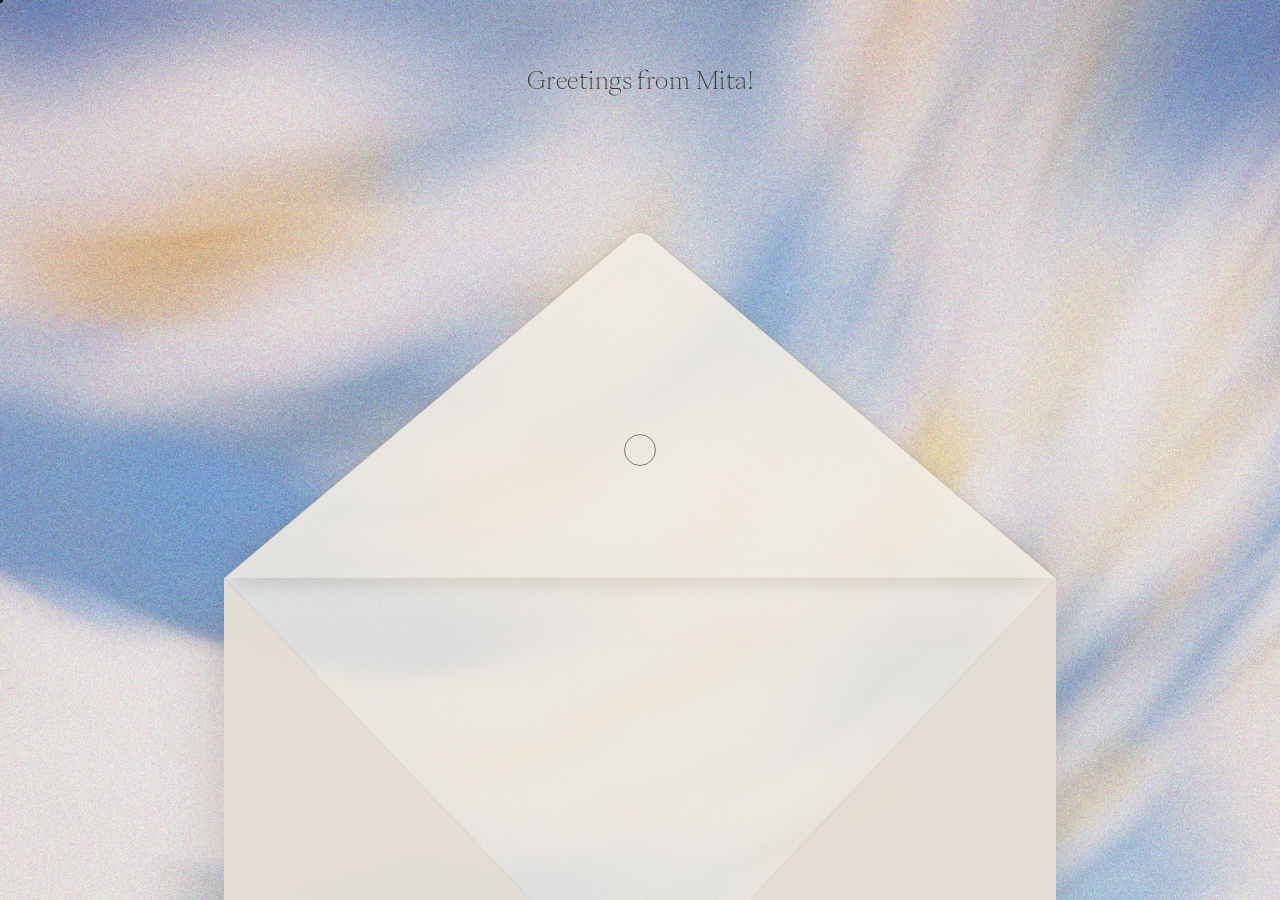
==== commit f184b361: "Compress large images and update references Resize to max 1920px; opaque PNGs and large JPGs re-enco" ====
--- a/index.html
+++ b/index.html
@@ -298,7 +298,7 @@
       <button class="about-close" id="aboutClose" aria-label="Close">✕</button>
       <div class="about-content">
         <div class="about-avatar">
-          <img src="Profile pic.png" alt="Mita Elan"/>
+          <img src="Profile pic.jpg" alt="Mita Elan"/>
         </div>
         <h2 class="about-name">Mita Elan</h2>
         <p class="about-bio">Hi! I'm Mita — a designer and developer who loves building thoughtful digital experiences. I'm passionate about clean interfaces, creative interactions, and bringing ideas to life on the web.</p>
@@ -341,7 +341,7 @@
             <span class="atlas-eyebrow">Achilles • March 2025 – July 2025</span>
           </div>
           <h1 class="atlas-hero-title">Coaching That Adapts to<br>Every Runner</h1>
-          <div class="cs-video-wrap" style="margin-bottom: 2.5rem; border-radius: 16px; overflow: hidden; padding: 0; aspect-ratio: 3 / 2; background-image: url('achilles background.png'); background-size: cover; background-position: center; position: relative;">
+          <div class="cs-video-wrap" style="margin-bottom: 2.5rem; border-radius: 16px; overflow: hidden; padding: 0; aspect-ratio: 3 / 2; background-image: url('achilles background.jpg'); background-size: cover; background-position: center; position: relative;">
             <img src="aAchilles Hero Image.png" alt="Achilles" style="position: absolute; top: 50%; left: 50%; transform: translate(-50%, -50%); max-width: 80%; max-height: 80%; object-fit: contain;">
           </div>
           <div class="atlas-meta-bar atlas-meta-bar--spread">
@@ -803,7 +803,7 @@
             <span class="atlas-eyebrow">Ideate - Sage • Shipped 2025</span>
           </div>
           <h1 class="atlas-hero-title">An Agentic Layer That<br>Closes the Context Gap</h1>
-          <div class="cs-video-wrap" style="margin-bottom: 2.5rem; border-radius: 16px; overflow: hidden; padding: 0; aspect-ratio: 3 / 2; background-image: url('Sage-Background.png'); background-size: cover; background-position: center; position: relative;">
+          <div class="cs-video-wrap" style="margin-bottom: 2.5rem; border-radius: 16px; overflow: hidden; padding: 0; aspect-ratio: 3 / 2; background-image: url('Sage-Background.webp'); background-size: cover; background-position: center; position: relative;">
             <img src="Sage-Thumbnail2.png?v=20260918" alt="Sage" style="position: absolute; top: 50%; left: 50%; transform: translate(-50%, -50%); max-width: 80%; max-height: 80%; object-fit: contain;">
           </div>
           <div class="atlas-meta-bar atlas-meta-bar--spread">
@@ -1581,7 +1581,7 @@
             <h3 class="cs-solution-title">The Canvas</h3>
             <p class="cs-body">Internal work and third-party files live side by side on the same surface, instead of scattered across whatever tools a team happens to use.</p>
             <div class="cs-video-wrap">
-              <video src="Atlas - Canvas.mp4?v=20260902" autoplay muted loop playsinline></video>
+              <video src="Atlas - Canvas Node.mp4?v=20260902" autoplay muted loop playsinline></video>
             </div>
           </div>
 
@@ -1657,7 +1657,7 @@
             <span class="atlas-eyebrow">PT-PAL • Concept 2023</span>
           </div>
           <h1 class="atlas-hero-title">An at-home PT system that guides patients through recovery with real-time form feedback.</h1>
-          <div class="cs-video-wrap" style="margin-bottom: 2.5rem; border-radius: 16px; overflow: hidden; padding: 0; aspect-ratio: 3 / 2; background-image: url('PTPAL-thumbnail background.png'); background-size: cover; background-position: center; position: relative;">
+          <div class="cs-video-wrap" style="margin-bottom: 2.5rem; border-radius: 16px; overflow: hidden; padding: 0; aspect-ratio: 3 / 2; background-image: url('PTPAL-thumbnail background.jpg'); background-size: cover; background-position: center; position: relative;">
             <img src="PTPAL-Thumbnail.png" alt="PTPAL" style="position: absolute; top: 50%; left: 50%; transform: translate(-50%, -50%); max-width: 80%; max-height: 80%; object-fit: contain;">
           </div>
           <div class="atlas-meta-bar atlas-meta-bar--spread">
